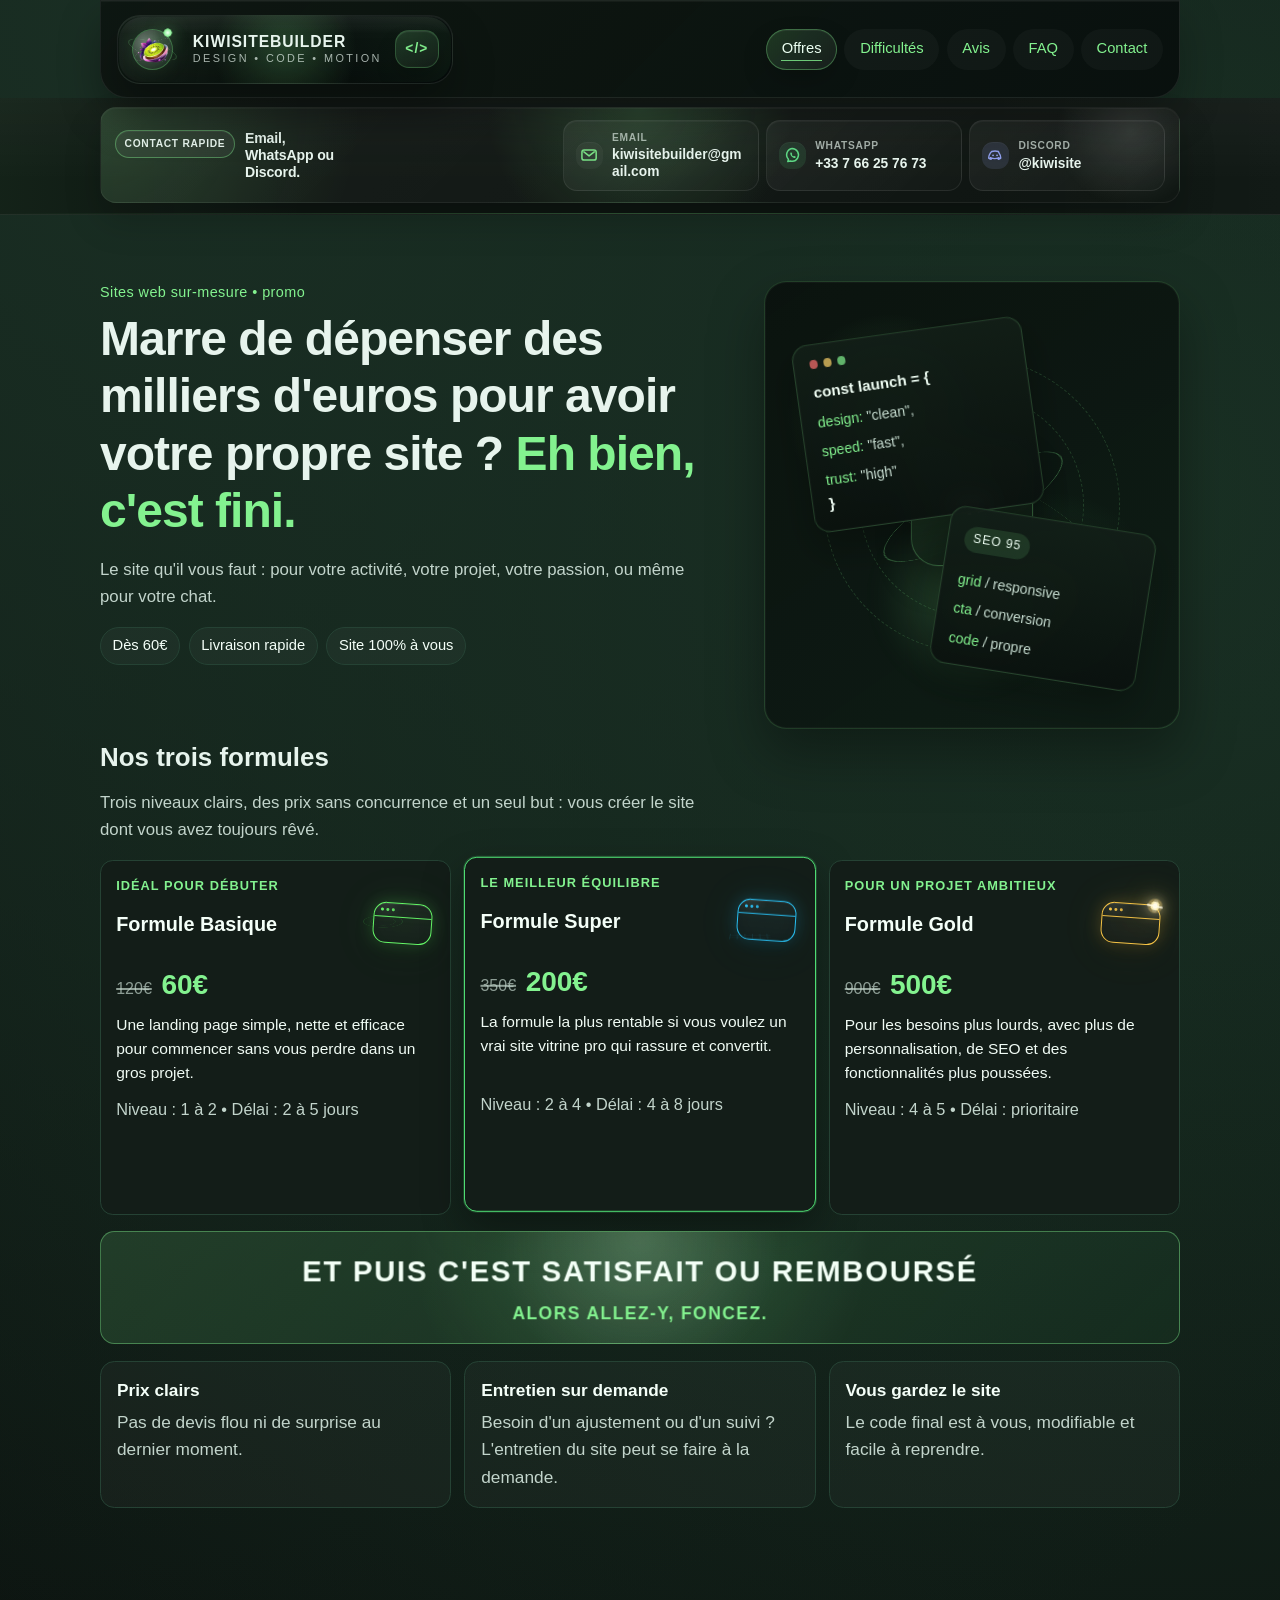
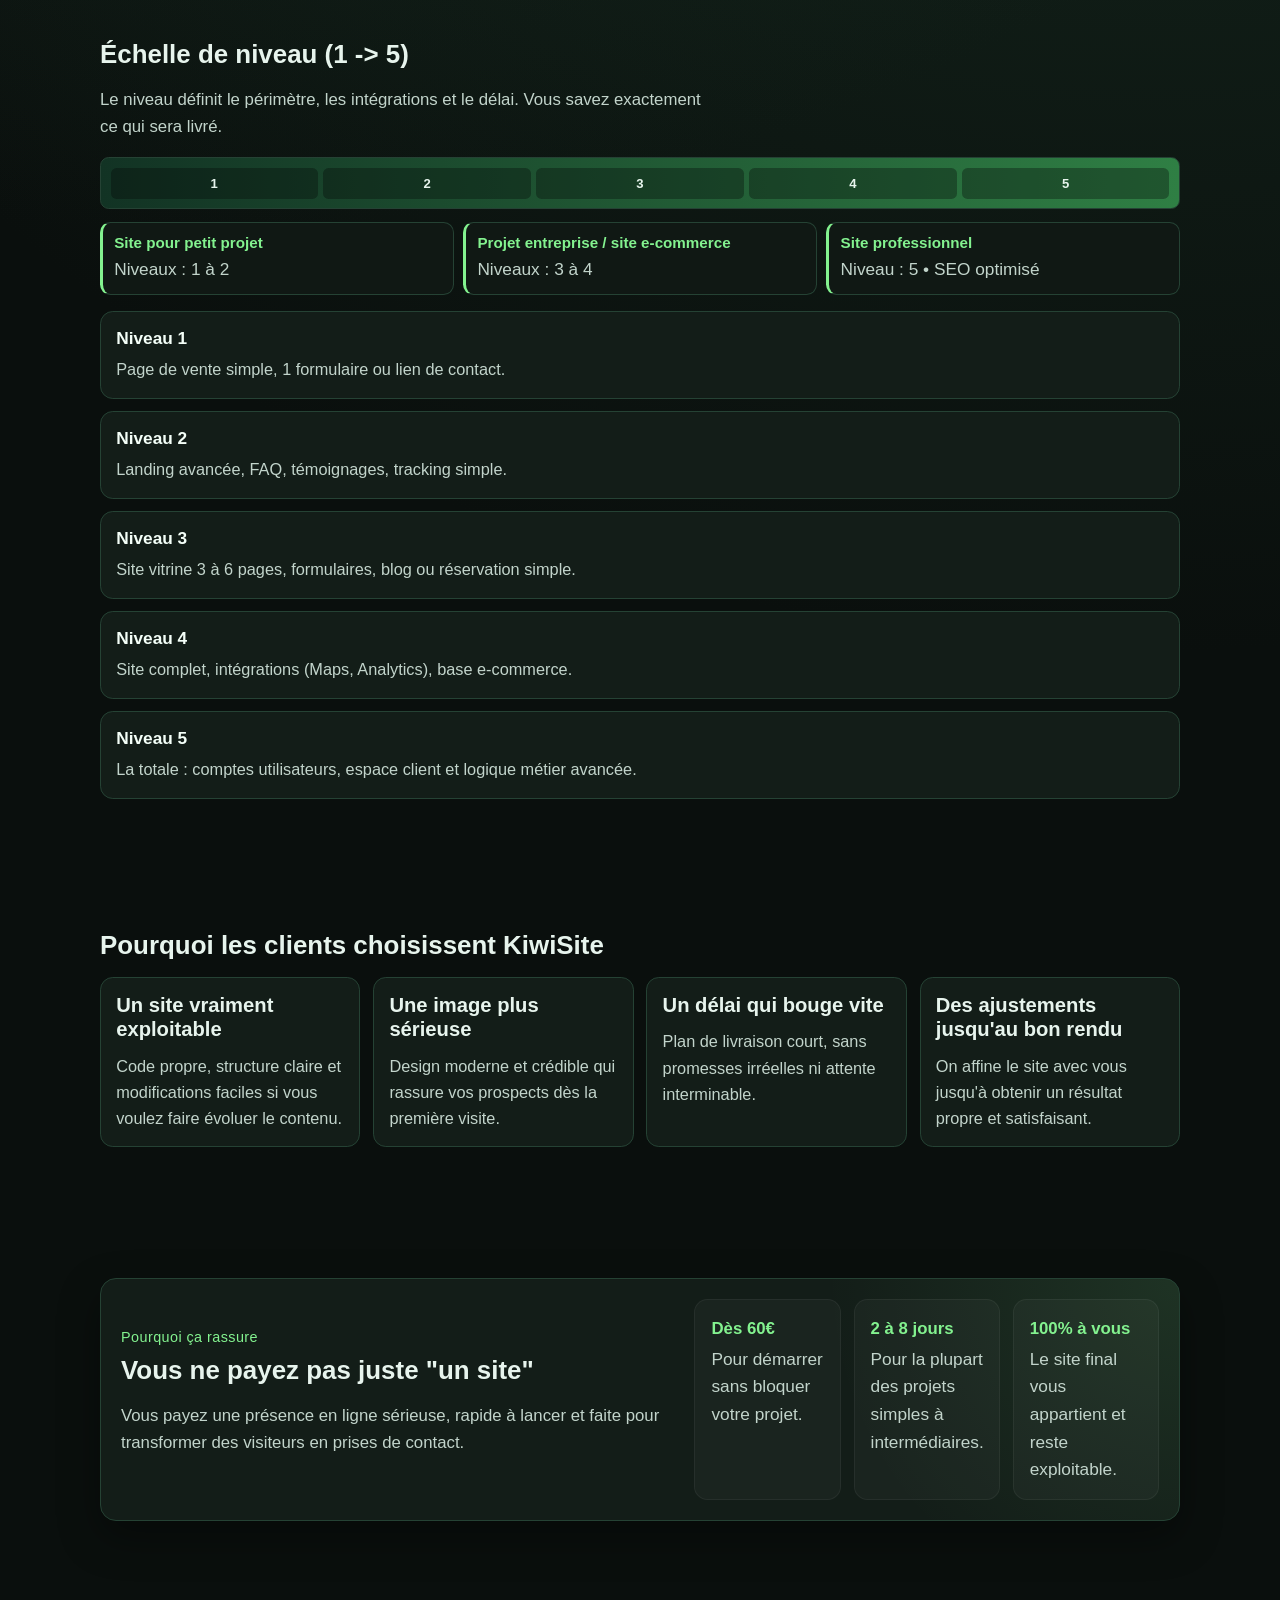
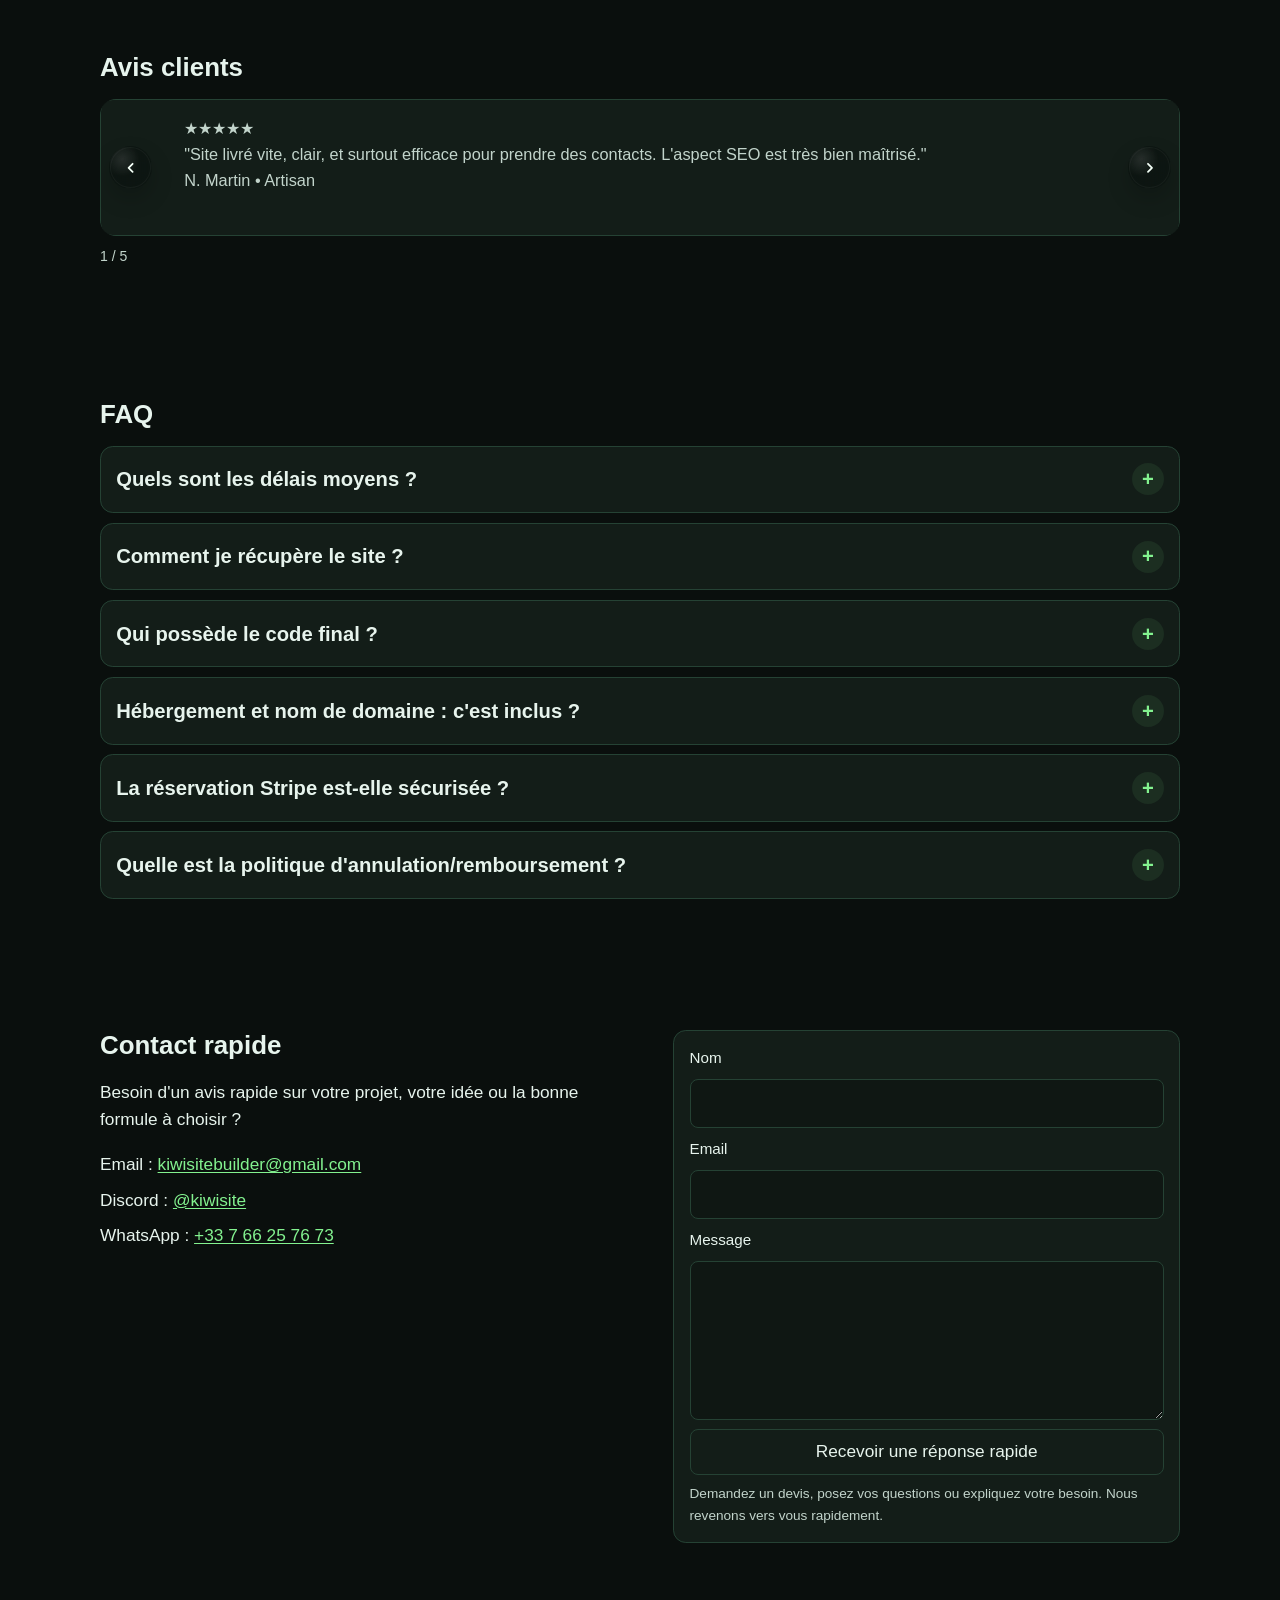
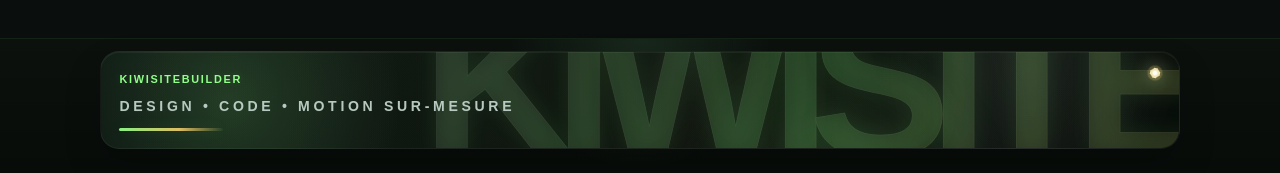
==== Store/index.html @ 3fa58f8d "Improve mobile store interactions and contact section" ====
﻿<!doctype html>
<html lang="fr">
  <head>
    <meta charset="UTF-8" />
    <meta
      name="viewport"
      content="width=device-width, initial-scale=1.0, viewport-fit=cover"
    />
    <meta
      name="description"
      content="KiwiSiteBuilder crée des sites web sur-mesure avec design soigné, code propre et livraison rapide."
    />
    <title>KiwiSiteBuilder | Site web beau, propre, rapide</title>
    <link rel="stylesheet" href="css/styles.css" />
  </head>
  <body>
    <a class="skip-link" href="#main-content">Aller au contenu</a>

    <header class="site-header" id="top">
      <div class="container nav-wrap">
        <a class="brand" href="#top" aria-label="Revenir en haut de la page" data-brand-3d>
          <span class="brand-stage" aria-hidden="true">
            <span class="brand-halo"></span>
            <span class="brand-logo-shell">
              <span class="brand-orbit brand-orbit-one"></span>
              <span class="brand-orbit brand-orbit-two"></span>
              <span class="brand-logo">
                <img src="assets/logo kiwi.png" alt="" />
              </span>
              <span class="brand-beacon"></span>
            </span>
          </span>
          <span class="brand-copy">
            <span class="brand-label">KiwiSiteBuilder</span>
            <span class="brand-text">Design • Code • Motion</span>
          </span>
          <span class="brand-code" aria-hidden="true">&lt;/&gt;</span>
        </a>
        <nav aria-label="Navigation principale">
          <ul class="nav-list">
            <li><a href="#offres">Offres</a></li>
            <li><a href="#difficulte">Difficultés</a></li>
            <li><a href="#avis">Avis</a></li>
            <li><a href="#faq">FAQ</a></li>
            <li><a href="#contact">Contact</a></li>
          </ul>
        </nav>
      </div>
    </header>

    <div class="contact-bar" aria-label="Barre contact rapide">
      <div class="container contact-bar-wrap">
        <button
          type="button"
          class="contact-fab-toggle"
          aria-expanded="false"
          aria-controls="contact-fab-panel"
          aria-label="Ouvrir les moyens de contact"
        >
          <span class="contact-fab-icon" aria-hidden="true">
            <svg viewBox="0 0 24 24" focusable="false">
              <path
                d="M12 3.5c-4.9 0-8.8 3.5-8.8 7.9 0 2.5 1.3 4.8 3.4 6.3l-.9 2.8 3.3-1.4c1 .3 2 .5 3 .5 4.9 0 8.8-3.5 8.8-7.9S16.9 3.5 12 3.5Zm0 2c3.7 0 6.8 2.6 6.8 5.9s-3.1 5.9-6.8 5.9c-.9 0-1.8-.2-2.6-.5l-.4-.1-1.4.6.4-1.2-.6-.4c-1.5-1.1-2.3-2.6-2.3-4.3 0-3.3 3-5.9 6.9-5.9Zm-3.1 4.4h6.2v1.7H8.9Zm0 3.1h4.3v1.7H8.9Z"
                fill="currentColor"
              />
            </svg>
          </span>
        </button>

        <div class="contact-panel" id="contact-fab-panel" data-contact-tilt>
          <div class="contact-panel-copy">
            <span class="contact-tag">Contact rapide</span>
            <p class="contact-title">Email, WhatsApp ou Discord.</p>
          </div>
          <p class="contact-mobile-intro">Parlons de votre projet :</p>
          <div class="contact-actions">
            <a class="contact-link mail-link" href="mailto:kiwisitebuilder@gmail.com">
              <span class="contact-app-icon" aria-hidden="true">
                <svg viewBox="0 0 24 24" focusable="false" fill="none">
                  <rect
                    x="3.5"
                    y="6"
                    width="17"
                    height="12"
                    rx="2.6"
                    stroke="currentColor"
                    stroke-width="1.8"
                  />
                  <path
                    d="M5.8 8.2 12 13l6.2-4.8"
                    stroke="currentColor"
                    stroke-width="1.8"
                    stroke-linecap="round"
                    stroke-linejoin="round"
                  />
                </svg>
              </span>
              <span class="contact-link-text">
                <span class="contact-link-label">Email</span>
                <span class="contact-link-value">kiwisitebuilder@gmail.com</span>
              </span>
            </a>

            <a class="contact-link wa-link" href="https://wa.me/33766257673" target="_blank" rel="noopener">
              <span class="contact-app-icon" aria-hidden="true">
                <svg viewBox="0 0 24 24" focusable="false" fill="none">
                  <path
                    d="M12 4.2a7.6 7.6 0 0 1 6.6 11.4A7.6 7.6 0 0 1 9.9 19l-3 .8.8-2.8A7.6 7.6 0 0 1 12 4.2Z"
                    stroke="currentColor"
                    stroke-width="1.8"
                    stroke-linecap="round"
                    stroke-linejoin="round"
                  />
                  <path
                    d="M10 9.5c.1-.4.4-.6.7-.6h.4c.2 0 .3.1.4.3l.6 1.4c.1.2.1.4 0 .5l-.3.5c-.1.2-.1.3 0 .4.3.6.9 1.1 1.5 1.5.1.1.3.1.4 0l.5-.3c.2-.1.3-.1.5 0l1.4.6c.2.1.3.2.3.4v.4c0 .3-.2.6-.5.7-.5.2-1.4.1-2.8-.5-1-.5-2.1-1.5-2.6-2.6-.6-1.3-.7-2.2-.5-2.7Z"
                    fill="currentColor"
                  />
                </svg>
              </span>
              <span class="contact-link-text">
                <span class="contact-link-label">WhatsApp</span>
                <span class="contact-link-value contact-link-value-desktop">+33 7 66 25 76 73</span>
                <span class="contact-link-value contact-link-value-mobile">WhatsApp</span>
              </span>
            </a>
            <a class="contact-link discord-link" href="https://discord.com/users/1482458825276784873" target="_blank" rel="noopener">
              <span class="contact-app-icon" aria-hidden="true">
                <svg viewBox="0 0 24 24" focusable="false" fill="none">
                  <path
                    d="M8 7.8a13 13 0 0 1 8 0l.7 1.6a10.7 10.7 0 0 1 2.1 6.2 10.3 10.3 0 0 1-2.9 1.4l-.6-1.1c.5-.2 1-.5 1.4-.8-.2.1-.4.2-.6.3-1.5.6-3 .9-4.5.9s-3-.3-4.5-.9c-.2-.1-.4-.2-.6-.3.4.3.9.6 1.4.8l-.6 1.1a10.3 10.3 0 0 1-2.9-1.4 10.7 10.7 0 0 1 2.1-6.2L8 7.8Z"
                    stroke="currentColor"
                    stroke-width="1.7"
                    stroke-linecap="round"
                    stroke-linejoin="round"
                  />
                  <circle cx="9.6" cy="12.3" r="1.1" fill="currentColor" />
                  <circle cx="14.4" cy="12.3" r="1.1" fill="currentColor" />
                </svg>
              </span>
              <span class="contact-link-text">
                <span class="contact-link-label">Discord</span>
                <span class="contact-link-value contact-link-value-desktop">@kiwisite</span>
                <span class="contact-link-value contact-link-value-mobile">Discord</span>
              </span>
            </a>
          </div>
        </div>
      </div>
    </div>

    <main id="main-content">
      <section class="section offers-section" id="offres" aria-labelledby="offres-title">
        <div class="container">
          <div class="offers-lead">
            <div class="offers-hero">
              <div class="offers-copy">
                <p class="kicker">Sites web sur-mesure • promo</p>
                <h1 id="hero-title" class="hero-title">
                  Marre de dépenser des milliers d'euros pour avoir votre propre
                  site&nbsp;? <span>Eh bien, c'est fini.</span>
                </h1>
                <p class="hero-subtitle">
                  Le site qu'il vous faut : pour votre activité, votre projet,
                  votre passion, ou même pour votre chat.
                </p>
                <div class="lead-points" aria-label="Points forts">
                  <span>Dès 60€</span>
                  <span>Livraison rapide</span>
                  <span>Site 100% à vous</span>
                </div>
              </div>
              <div class="hero-visual" aria-hidden="true">
                <div class="tech-scene">
                  <div class="scene-glow"></div>
                  <div class="scene-ring scene-ring-back"></div>
                  <div class="scene-ring scene-ring-front"></div>
                  <div class="scene-orbit orbit-one"></div>
                  <div class="scene-orbit orbit-two"></div>
                  <div class="scene-core">
                    <span>&lt;/&gt;</span>
                  </div>
                  <article class="scene-card scene-card-main" data-base-z="-8">
                    <div class="scene-card-top">
                      <span></span>
                      <span></span>
                      <span></span>
                    </div>
                    <p class="scene-card-title">const launch = &#123;</p>
                    <p class="scene-card-line"><span>design:</span> "clean",</p>
                    <p class="scene-card-line"><span>speed:</span> "fast",</p>
                    <p class="scene-card-line"><span>trust:</span> "high"</p>
                    <p class="scene-card-title">&#125;</p>
                  </article>
                  <article class="scene-card scene-card-side" data-base-z="9">
                    <p class="scene-pill">SEO 95</p>
                    <p class="scene-card-line"><span>grid</span> / responsive</p>
                    <p class="scene-card-line"><span>cta</span> / conversion</p>
                    <p class="scene-card-line"><span>code</span> / propre</p>
                  </article>
                </div>
              </div>
            </div>
          </div>
          <h2 id="offres-title">Nos trois formules</h2>
          <p class="section-intro">
            Trois niveaux clairs, des prix sans concurrence et un seul but :
            vous créer le site dont vous avez toujours rêvé.
          </p>
          <div class="offers-grid">
            <details class="offer-card" data-offer-card data-offer-name="Formule Basique" open>
              <summary class="offer-toggle">
                <span class="offer-audience">Idéal pour débuter</span>
                <span class="offer-name-row">
                  <span class="offer-name" role="heading" aria-level="3">Formule Basique</span>
                  <span
                    class="offer-mini-visual offer-mini-visual-basic"
                    data-base-z="-7"
                    aria-hidden="true"
                  >
                    <span class="offer-mini-window"></span>
                    <span class="offer-mini-orbit"></span>
                  </span>
                </span>
                <span class="price" role="text">
                  <span class="price-old">120€</span>
                  <span class="price-now">60€</span>
                </span>
              </summary>
              <div class="offer-details">
                <p class="offer-summary">
                  Une landing page simple, nette et efficace pour commencer sans
                  vous perdre dans un gros projet.
                </p>
                <p class="offer-meta">Niveau : 1 à 2 • Délai : 2 à 5 jours</p>
                <ul>
                  <li>1 landing page claire et impactante</li>
                  <li>Formulaire ou lien de contact direct</li>
                  <li>Responsive mobile et desktop</li>
                  <li>Base SEO technique propre</li>
                  <li>Structure lisible et facile à faire évoluer</li>
                </ul>
                <div class="offer-footer">
                  <p class="offer-note">Paiement sécurisé via Stripe.</p>
                  <a
                    class="stripe-btn"
                    href="https://buy.stripe.com/bJe00d1gGewhaYddBV2Ry00"
                    target="_blank"
                    rel="noopener"
                    aria-label="Réserver la Formule Basique sur Stripe"
                    >Choisir sur Stripe</a
                  >
                </div>
              </div>
            </details>

            <details
              class="offer-card featured"
              id="formule-super"
              data-offer-card
              data-offer-name="Formule Super"
              open
            >
              <summary class="offer-toggle">
                <span class="offer-audience">Le meilleur équilibre</span>
                <span class="offer-name-row">
                  <span class="offer-name" role="heading" aria-level="3">Formule Super</span>
                  <span
                    class="offer-mini-visual offer-mini-visual-super"
                    data-base-z="-6"
                    aria-hidden="true"
                  >
                    <span class="offer-mini-window"></span>
                    <span class="offer-mini-grid"></span>
                  </span>
                </span>
                <span class="price" role="text">
                  <span class="price-old">350€</span>
                  <span class="price-now">200€</span>
                </span>
              </summary>
              <div class="offer-details">
                <p class="offer-summary">
                  La formule la plus rentable si vous voulez un vrai site vitrine
                  pro qui rassure et convertit.
                </p>
                <p class="offer-meta">Niveau : 2 à 4 • Délai : 4 à 8 jours</p>
                <ul>
                  <li>Site vitrine multi-pages (jusqu'à 6 pages)</li>
                  <li>SEO de base sur les pages stratégiques</li>
                  <li>Formulaires de contact qualifiés</li>
                  <li>Intégrations simples (Maps, Analytics)</li>
                  <li>Architecture solide pour grandir</li>
                </ul>
                <div class="offer-footer">
                  <p class="offer-note">Paiement sécurisé via Stripe.</p>
                  <a
                    class="stripe-btn"
                    href="https://buy.stripe.com/eVqaER8J80Fr9U90P92Ry01"
                    target="_blank"
                    rel="noopener"
                    aria-label="Réserver la Formule Super sur Stripe"
                    >Choisir sur Stripe</a
                  >
                </div>
              </div>
            </details>

            <details class="offer-card" data-offer-card data-offer-name="Formule Gold" open>
              <summary class="offer-toggle">
                <span class="offer-audience">Pour un projet ambitieux</span>
                <span class="offer-name-row">
                  <span class="offer-name" role="heading" aria-level="3">Formule Gold</span>
                  <span
                    class="offer-mini-visual offer-mini-visual-gold"
                    data-base-z="-5"
                    aria-hidden="true"
                  >
                    <span class="offer-mini-window"></span>
                    <span class="offer-mini-star"></span>
                  </span>
                </span>
                <span class="price" role="text">
                  <span class="price-old">900€</span>
                  <span class="price-now">500€</span>
                </span>
              </summary>
              <div class="offer-details">
                <p class="offer-summary">
                  Pour les besoins plus lourds, avec plus de personnalisation, de
                  SEO et des fonctionnalités plus poussées.
                </p>
                <p class="offer-meta">Niveau : 4 à 5 • Délai : prioritaire</p>
                <ul>
                  <li>Pour les professionnels</li>
                  <li>SEO avancé</li>
                  <li>Fonctionnalités métier sur-mesure</li>
                  <li>Infrastructure puissante (millier de visiteurs en simultané)</li>
                  <li>Personnalisations avancées</li>
                  <li>Base robuste prévue pour des évolutions futures</li>
                </ul>
                <div class="offer-footer">
                  <p class="offer-note">Paiement sécurisé via Stripe.</p>
                  <a
                    class="stripe-btn"
                    href="https://buy.stripe.com/cNi8wJ1gG2Nzc2h1Td2Ry02"
                    target="_blank"
                    rel="noopener"
                    aria-label="Réserver la Formule Gold sur Stripe"
                    >Choisir sur Stripe</a
                  >
                </div>
              </div>
            </details>
          </div>
          <div class="offer-guarantee" data-offer-guarantee-tilt>
            <p class="offer-guarantee-title">
              ET PUIS C'EST SATISFAIT OU REMBOURSÉ
            </p>
            <p class="offer-guarantee-text">ALORS ALLEZ-Y, FONCEZ.</p>
          </div>
          <div class="trust-grid" aria-label="Reassurance">
            <article class="trust-item">
              <strong>Prix clairs</strong>
              <p>Pas de devis flou ni de surprise au dernier moment.</p>
            </article>
            <article class="trust-item">
              <strong>Entretien sur demande</strong>
              <p>Besoin d'un ajustement ou d'un suivi ? L'entretien du site peut se faire à la demande.</p>
            </article>
            <article class="trust-item">
              <strong>Vous gardez le site</strong>
              <p>Le code final est à vous, modifiable et facile à reprendre.</p>
            </article>
          </div>
        </div>
      </section>

      <section class="section" id="difficulte" aria-labelledby="difficulte-title">
        <div class="container">
          <h2 id="difficulte-title">Échelle de niveau (1 -> 5)</h2>
          <p class="section-intro">
            Le niveau définit le périmètre, les intégrations et le délai. Vous
            savez exactement ce qui sera livré.
          </p>
          <div
            class="scale-track"
            role="img"
            aria-label="Échelle visuelle de niveau de 1 à 5"
          >
            <span>1</span>
            <span>2</span>
            <span>3</span>
            <span>4</span>
            <span>5</span>
          </div>
          <div class="difficulty-legend" aria-label="Catégories de niveau">
            <article class="difficulty-legend-item">
              <h3>Site pour petit projet</h3>
                <p>Niveaux : 1 à 2</p>
            </article>
            <article class="difficulty-legend-item">
              <h3>Projet entreprise / site e-commerce</h3>
                <p>Niveaux : 3 à 4</p>
            </article>
            <article class="difficulty-legend-item">
              <h3>Site professionnel</h3>
                <p>Niveau : 5 • SEO optimisé</p>
            </article>
          </div>
          <div class="difficulty-grid">
            <details class="difficulty-item" data-difficulty-card data-difficulty-name="Niveau 1" open>
              <summary class="difficulty-toggle">
                <span class="difficulty-name">Niveau 1</span>
              </summary>
              <div class="difficulty-details">
                <p>Page de vente simple, 1 formulaire ou lien de contact.</p>
              </div>
            </details>
            <details class="difficulty-item" data-difficulty-card data-difficulty-name="Niveau 2" open>
              <summary class="difficulty-toggle">
                <span class="difficulty-name">Niveau 2</span>
              </summary>
              <div class="difficulty-details">
                <p>Landing avancée, FAQ, témoignages, tracking simple.</p>
              </div>
            </details>
            <details class="difficulty-item" data-difficulty-card data-difficulty-name="Niveau 3" open>
              <summary class="difficulty-toggle">
                <span class="difficulty-name">Niveau 3</span>
              </summary>
              <div class="difficulty-details">
                <p>Site vitrine 3 à 6 pages, formulaires, blog ou réservation simple.</p>
              </div>
            </details>
            <details class="difficulty-item" data-difficulty-card data-difficulty-name="Niveau 4" open>
              <summary class="difficulty-toggle">
                <span class="difficulty-name">Niveau 4</span>
              </summary>
              <div class="difficulty-details">
                <p>Site complet, intégrations (Maps, Analytics), base e-commerce.</p>
              </div>
            </details>
            <details class="difficulty-item" data-difficulty-card data-difficulty-name="Niveau 5" open>
              <summary class="difficulty-toggle">
                <span class="difficulty-name">Niveau 5</span>
              </summary>
              <div class="difficulty-details">
                <p>
                  La totale : comptes utilisateurs, espace client et logique métier
                  avancée.
                </p>
              </div>
            </details>
          </div>
        </div>
      </section>

      <section class="section" aria-labelledby="obtenez-title">
        <div class="container">
          <h2 id="obtenez-title">Pourquoi les clients choisissent KiwiSite</h2>
          <div class="value-grid">
            <article>
              <h3>Un site vraiment exploitable</h3>
              <p>Code propre, structure claire et modifications faciles si vous voulez faire évoluer le contenu.</p>
            </article>
            <article>
              <h3>Une image plus sérieuse</h3>
              <p>Design moderne et crédible qui rassure vos prospects dès la première visite.</p>
            </article>
            <article>
              <h3>Un délai qui bouge vite</h3>
              <p>Plan de livraison court, sans promesses irréelles ni attente interminable.</p>
            </article>
            <article>
              <h3>Des ajustements jusqu'au bon rendu</h3>
              <p>On affine le site avec vous jusqu'à obtenir un résultat propre et satisfaisant.</p>
            </article>
          </div>
        </div>
      </section>

      <section class="section proof-section" aria-labelledby="proof-title">
        <div class="container">
          <div class="proof-panel">
            <div>
              <p class="kicker">Pourquoi ça rassure</p>
              <h2 id="proof-title">Vous ne payez pas juste "un site"</h2>
              <p class="section-intro">
                Vous payez une présence en ligne sérieuse, rapide à lancer et
                faite pour transformer des visiteurs en prises de contact.
              </p>
            </div>
            <div class="proof-stats" aria-label="Chiffres clés">
              <article>
                <strong>Dès 60€</strong>
                <p>Pour démarrer sans bloquer votre projet.</p>
              </article>
              <article>
                <strong>2 à 8 jours</strong>
                <p>Pour la plupart des projets simples à intermédiaires.</p>
              </article>
              <article>
                <strong>100% à vous</strong>
                <p>Le site final vous appartient et reste exploitable.</p>
              </article>
            </div>
          </div>
        </div>
      </section>

      <section class="section" id="avis" aria-labelledby="avis-title">
        <div class="container">
          <div class="reviews-head">
            <h2 id="avis-title">Avis clients</h2>
          </div>
          <div
            class="reviews-carousel"
            aria-live="polite"
            tabindex="0"
            aria-label="Carrousel des avis clients"
          >
            <div class="reviews-controls" aria-label="Navigation des avis">
              <button
                type="button"
                class="reviews-arrow"
                data-action="prev"
                aria-label="Avis précédent"
              >
                <svg viewBox="0 0 24 24" focusable="false" aria-hidden="true">
                  <path
                    d="M14.5 6.5 9 12l5.5 5.5"
                    fill="none"
                    stroke="currentColor"
                    stroke-linecap="round"
                    stroke-linejoin="round"
                    stroke-width="2.4"
                  />
                </svg>
              </button>
              <button
                type="button"
                class="reviews-arrow"
                data-action="next"
                aria-label="Avis suivant"
              >
                <svg viewBox="0 0 24 24" focusable="false" aria-hidden="true">
                  <path
                    d="M9.5 6.5 15 12l-5.5 5.5"
                    fill="none"
                    stroke="currentColor"
                    stroke-linecap="round"
                    stroke-linejoin="round"
                    stroke-width="2.4"
                  />
                </svg>
              </button>
            </div>
            <div class="reviews-track" id="reviews-track">
              <article class="review review-slide" aria-hidden="false">
              <p class="stars" aria-label="Note 5 sur 5">★★★★★</p>
              <p>
                "Site livré vite, clair, et surtout efficace pour prendre des
                contacts. L'aspect SEO est très bien maîtrisé."
              </p>
              <p class="review-meta">N. Martin • Artisan</p>
            </article>
            <article class="review review-slide" aria-hidden="true">
              <p class="stars" aria-label="Note 5 sur 5">★★★★★</p>
              <p>
                "Je suis venu pour le prix, parfait pour se lancer. Au final,
                j'ai eu un site avec un rendu vraiment premium."
              </p>
              <p class="review-meta">Louise. • Blog</p>
            </article>
            <article class="review review-slide" aria-hidden="true">
              <p class="stars" aria-label="Note 5 sur 5">★★★★★</p>
              <p>
                "Je ne savais pas coder et j'avais peur de ne pas pouvoir
                modifier mon blog seule. Au final, la prise en main est très
                simple. Très satisfaite pour 60€ seulement."
              </p>
              <p class="review-meta">A. R. • Petit commerce</p>
            </article>
            <article class="review review-slide" aria-hidden="true">
              <p class="stars" aria-label="Note 5 sur 5">★★★★★</p>
              <p>"Communication nette, délais tenus, pas de promesses floues."</p>
              <p class="review-meta">S. K. • Consultante</p>
            </article>
            <article class="review review-slide" aria-hidden="true">
              <p class="stars" aria-label="Note 5 sur 5">★★★★★</p>
              <p>
                "Ma page convertit mieux qu'avant. Simple, rapide, efficace. Je
                recommande l'offre à 200€ pour un site vitrine ou e-commerce."
              </p>
              <p class="review-meta">T. P. • Formateur</p>
            </article>
          </div>
          </div>
          <p class="reviews-counter" id="reviews-counter">1 / 5</p>
        </div>
      </section>

      <section class="section" id="faq" aria-labelledby="faq-title">
        <div class="container">
          <h2 id="faq-title">FAQ</h2>
          <div class="faq-list" role="list">
            <article class="faq-item">
              <h3>
                <button
                  type="button"
                  class="faq-question"
                  aria-expanded="false"
                  aria-controls="faq-1"
                  id="faq-btn-1"
                >
                  Quels sont les délais moyens ?
                </button>
              </h3>
              <div class="faq-answer" id="faq-1" role="region" aria-labelledby="faq-btn-1" hidden>
                <p>
                  Selon l'offre et la difficulté : environ 2 à 8 jours pour les
                  projets simples à intermédiaires. Les projets avancés sont
                  cadrés avec un planning précis. Vous êtes informé dès la
                  commande de la durée estimée, et l'avancement peut être
                  communiqué sur demande.
                </p>
              </div>
            </article>

            <article class="faq-item">
              <h3>
                <button
                  type="button"
                  class="faq-question"
                  aria-expanded="false"
                  aria-controls="faq-2"
                  id="faq-btn-2"
                >
                  Comment je récupère le site ?
                </button>
              </h3>
              <div class="faq-answer" id="faq-2" role="region" aria-labelledby="faq-btn-2" hidden>
                <p>
                  Plusieurs options sont possibles selon vos envies, mais nous
                  conseillons de récupérer le site final une fois la mise en
                  ligne finalisée.
                </p>
              </div>
            </article>

            <article class="faq-item">
              <h3>
                <button
                  type="button"
                  class="faq-question"
                  aria-expanded="false"
                  aria-controls="faq-3"
                  id="faq-btn-3"
                >
                  Qui possède le code final ?
                </button>
              </h3>
              <div class="faq-answer" id="faq-3" role="region" aria-labelledby="faq-btn-3" hidden>
                <p>
                  Vous disposez de l'intégralité du livrable final pour votre
                  activité. Les modalités exactes sont précisées au démarrage.
                </p>
              </div>
            </article>

            <article class="faq-item">
              <h3>
                <button
                  type="button"
                  class="faq-question"
                  aria-expanded="false"
                  aria-controls="faq-4"
                  id="faq-btn-4"
                >
                  Hébergement et nom de domaine : c'est inclus ?
                </button>
              </h3>
              <div class="faq-answer" id="faq-4" role="region" aria-labelledby="faq-btn-4" hidden>
                <p>
                  L'offre couvre la création du site. Hébergement et domaine
                  peuvent être conseillés, configurés ou gérés selon votre
                  situation. Des frais peuvent s'appliquer selon votre projet,
                  mais vous êtes prévenu à l'avance.
                </p>
              </div>
            </article>

            <article class="faq-item">
              <h3>
                <button
                  type="button"
                  class="faq-question"
                  aria-expanded="false"
                  aria-controls="faq-5"
                  id="faq-btn-5"
                >
                  La réservation Stripe est-elle sécurisée ?
                </button>
              </h3>
              <div class="faq-answer" id="faq-5" role="region" aria-labelledby="faq-btn-5" hidden>
                <p>
                  Oui. Les liens de réservation passent par Stripe. Remplacez les
                  placeholders du code par vos URLs définitives.
                </p>
              </div>
            </article>

            <article class="faq-item">
              <h3>
                <button
                  type="button"
                  class="faq-question"
                  aria-expanded="false"
                  aria-controls="faq-6"
                  id="faq-btn-6"
                >
                  Quelle est la politique d'annulation/remboursement ?
                </button>
              </h3>
              <div class="faq-answer" id="faq-6" role="region" aria-labelledby="faq-btn-6" hidden>
                <p>
                  Satisfait ou remboursé : si vous n'êtes pas satisfait du
                  travail livré, nous nous engageons à vous rembourser
                  intégralement. En cas de remboursement, le site n'est
                  naturellement plus exploité.
                </p>
              </div>
            </article>
          </div>
        </div>
      </section>

      <section class="section" id="contact" aria-labelledby="contact-title">
        <div class="container contact-grid">
          <div>
            <h2 id="contact-title">Contact rapide</h2>
            <p>
              Besoin d'un avis rapide sur votre projet, votre idée ou la bonne
              formule à choisir ?
            </p>
            <ul class="contact-list">
              <li>
                Email :
                <a href="mailto:kiwisitebuilder@gmail.com">kiwisitebuilder@gmail.com</a>
              </li>
              <li>
                Discord :
                <a href="https://discord.com/users/1482458825276784873" target="_blank" rel="noopener"
                  >@kiwisite</a
                >
              </li>
              <li>
                WhatsApp :
                <a href="https://wa.me/33766257673" target="_blank" rel="noopener"
                  >+33 7 66 25 76 73</a
                >
              </li>
            </ul>
          </div>
          <form id="contact-form" novalidate aria-label="Formulaire de contact rapide">
            <label for="name">Nom</label>
            <input id="name" name="name" type="text" autocomplete="name" required />

            <label for="email">Email</label>
            <input id="email" name="email" type="email" autocomplete="email" required />

            <label for="message">Message</label>
            <textarea id="message" name="message" rows="5" required></textarea>

            <button type="submit" class="form-btn">Recevoir une réponse rapide</button>
            <p class="form-note">
              Demandez un devis, posez vos questions ou expliquez votre besoin.
              Nous revenons vers vous rapidement.
            </p>
          </form>
        </div>
      </section>
    </main>

    <footer class="site-footer">
      <div class="container footer-shell">
        <p class="footer-kicker">KiwiSiteBuilder</p>
        <p class="footer-wordmark" aria-hidden="true">KIWISITE</p>
        <p class="footer-signature">Design • Code • Motion sur-mesure</p>
      </div>
    </footer>

    <div id="toast" class="toast" aria-live="polite" aria-atomic="true"></div>
    <script src="js/script.js"></script>
  </body>
</html>
---- Store/css/styles.css ----
:root {
  --bg: #0a0f0d;
  --bg-soft: #101814;
  --card: #131d18;
  --card-hover: #17241d;
  --text: #e7f4ed;
  --muted: #c2d4cb;
  --kiwi: #83f28f;
  --kiwi-strong: #4fdc73;
  --border: #254234;
  --danger: #ff6f6f;
  --shadow: 0 16px 40px rgba(0, 0, 0, 0.35);
  --bg-gradient-1: #1a2f24;
  --bg-gradient-2: #193124;
  --header-bg: rgba(8, 13, 11, 0.83);
  --contact-bg: #0d1511;
  --brand-ring: rgba(131, 242, 143, 0.35);
  --nav-hover-bg: rgba(131, 242, 143, 0.08);
  --nav-active-bg: rgba(131, 242, 143, 0.14);
  --lift-shadow: rgba(79, 220, 115, 0.15);
  --accent-ring: rgba(79, 220, 115, 0.2);
  --accent-soft-border: rgba(131, 242, 143, 0.4);
  --guarantee-bg: linear-gradient(135deg, rgba(131, 242, 143, 0.14), rgba(79, 220, 115, 0.05));
  --accent-contrast: #0c130e;
  --code-card-bg: linear-gradient(160deg, #0d1713 0%, #0b130f 100%);
  --code-card-text: #b4ffd3;
  --badge-hover-bg: #15241d;
  --scale-track-bg: linear-gradient(90deg, #123324 0%, #2f7f44 100%);
  --card-hover-border: #3f7d5f;
  --tag-text: #06250f;
  --contact-mobile-bg: linear-gradient(110deg, rgba(20, 42, 31, 0.95), rgba(10, 16, 13, 0.98));
  --contact-mobile-border: #2b4e3d;
  --contact-pill-border: rgba(131, 242, 143, 0.26);
  --contact-pill-bg: linear-gradient(135deg, rgba(131, 242, 143, 0.13), rgba(9, 16, 13, 0.68));
  --contact-mobile-text: #acc8ba;
  --theme-panel: rgba(255, 255, 255, 0.03);
}

body[data-theme="violet"] {
  --bg: #0f0b18;
  --bg-soft: #171124;
  --card: #1a1429;
  --card-hover: #231938;
  --text: #f2ecff;
  --muted: #cfc5e5;
  --kiwi: #ba97ff;
  --kiwi-strong: #925bff;
  --border: #3f2d68;
  --bg-gradient-1: #2d1a4b;
  --bg-gradient-2: #231246;
  --header-bg: rgba(14, 10, 23, 0.86);
  --contact-bg: #120d1d;
  --brand-ring: rgba(186, 151, 255, 0.35);
  --nav-hover-bg: rgba(186, 151, 255, 0.1);
  --nav-active-bg: rgba(186, 151, 255, 0.16);
  --lift-shadow: rgba(146, 91, 255, 0.18);
  --accent-ring: rgba(146, 91, 255, 0.24);
  --accent-soft-border: rgba(186, 151, 255, 0.42);
  --guarantee-bg: linear-gradient(135deg, rgba(186, 151, 255, 0.18), rgba(146, 91, 255, 0.08));
  --accent-contrast: #170f25;
  --code-card-bg: linear-gradient(160deg, #171022 0%, #120d1b 100%);
  --code-card-text: #dec9ff;
  --badge-hover-bg: #221934;
  --scale-track-bg: linear-gradient(90deg, #362059 0%, #7247d9 100%);
  --card-hover-border: #7657c8;
  --tag-text: #180f27;
  --contact-mobile-bg: linear-gradient(110deg, rgba(32, 22, 52, 0.95), rgba(15, 11, 24, 0.98));
  --contact-mobile-border: #52377c;
  --contact-pill-border: rgba(186, 151, 255, 0.28);
  --contact-pill-bg: linear-gradient(135deg, rgba(186, 151, 255, 0.16), rgba(17, 12, 29, 0.72));
  --contact-mobile-text: #cbbde5;
  --theme-panel: rgba(186, 151, 255, 0.07);
}

body[data-theme="bleu"] {
  --bg: #08111c;
  --bg-soft: #0d1929;
  --card: #102032;
  --card-hover: #142841;
  --text: #eaf4ff;
  --muted: #bfd0e4;
  --kiwi: #6ed1ff;
  --kiwi-strong: #2ea9ff;
  --border: #23435d;
  --bg-gradient-1: #14304d;
  --bg-gradient-2: #122b49;
  --header-bg: rgba(8, 15, 26, 0.86);
  --contact-bg: #0c1725;
  --brand-ring: rgba(110, 209, 255, 0.35);
  --nav-hover-bg: rgba(110, 209, 255, 0.09);
  --nav-active-bg: rgba(110, 209, 255, 0.15);
  --lift-shadow: rgba(46, 169, 255, 0.18);
  --accent-ring: rgba(46, 169, 255, 0.24);
  --accent-soft-border: rgba(110, 209, 255, 0.42);
  --guarantee-bg: linear-gradient(135deg, rgba(110, 209, 255, 0.18), rgba(46, 169, 255, 0.08));
  --accent-contrast: #081723;
  --code-card-bg: linear-gradient(160deg, #0f1a29 0%, #0a1320 100%);
  --code-card-text: #bde8ff;
  --badge-hover-bg: #183046;
  --scale-track-bg: linear-gradient(90deg, #173754 0%, #2d9ef1 100%);
  --card-hover-border: #4482b5;
  --tag-text: #061825;
  --contact-mobile-bg: linear-gradient(110deg, rgba(16, 36, 58, 0.95), rgba(8, 15, 26, 0.98));
  --contact-mobile-border: #2d5879;
  --contact-pill-border: rgba(110, 209, 255, 0.28);
  --contact-pill-bg: linear-gradient(135deg, rgba(110, 209, 255, 0.16), rgba(8, 15, 26, 0.72));
  --contact-mobile-text: #b5cde0;
  --theme-panel: rgba(110, 209, 255, 0.07);
}

body[data-theme="sable"] {
  --bg: #191410;
  --bg-soft: #231b16;
  --card: #2a211c;
  --card-hover: #352923;
  --text: #fff4ea;
  --muted: #d8c7b8;
  --kiwi: #ffb36b;
  --kiwi-strong: #ff8b3d;
  --border: #5b4030;
  --bg-gradient-1: #533323;
  --bg-gradient-2: #3a2419;
  --header-bg: rgba(24, 18, 14, 0.86);
  --contact-bg: #201813;
  --brand-ring: rgba(255, 179, 107, 0.35);
  --nav-hover-bg: rgba(255, 179, 107, 0.09);
  --nav-active-bg: rgba(255, 179, 107, 0.15);
  --lift-shadow: rgba(255, 139, 61, 0.18);
  --accent-ring: rgba(255, 139, 61, 0.24);
  --accent-soft-border: rgba(255, 179, 107, 0.42);
  --guarantee-bg: linear-gradient(135deg, rgba(255, 179, 107, 0.18), rgba(255, 139, 61, 0.08));
  --accent-contrast: #24160e;
  --code-card-bg: linear-gradient(160deg, #241b16 0%, #1c1511 100%);
  --code-card-text: #ffd6b0;
  --badge-hover-bg: #3a2b22;
  --scale-track-bg: linear-gradient(90deg, #5b3827 0%, #d87f39 100%);
  --card-hover-border: #94624a;
  --tag-text: #2b170c;
  --contact-mobile-bg: linear-gradient(110deg, rgba(52, 36, 27, 0.95), rgba(24, 18, 14, 0.98));
  --contact-mobile-border: #7a543d;
  --contact-pill-border: rgba(255, 179, 107, 0.28);
  --contact-pill-bg: linear-gradient(135deg, rgba(255, 179, 107, 0.16), rgba(24, 18, 14, 0.72));
  --contact-mobile-text: #dbc4b0;
  --theme-panel: rgba(255, 179, 107, 0.07);
}

*,
*::before,
*::after {
  box-sizing: border-box;
}

html {
  scroll-behavior: smooth;
  width: 100%;
}

body {
  margin: 0;
  font-family: "Segoe UI", Roboto, "Helvetica Neue", Arial, sans-serif;
  font-size: clamp(1rem, 0.96rem + 0.2vw, 1.08rem);
  color: var(--text);
  background:
    radial-gradient(circle at 15% 0%, var(--bg-gradient-1) 0, transparent 36%),
    radial-gradient(circle at 90% 10%, var(--bg-gradient-2) 0, transparent 38%),
    var(--bg);
  line-height: 1.6;
  width: 100%;
  min-height: 100svh;
  overflow-x: hidden;
}

a {
  color: var(--kiwi);
  text-underline-offset: 0.14em;
}

a:hover,
a:focus-visible {
  color: var(--kiwi-strong);
}

.skip-link {
  position: absolute;
  left: -999px;
  top: auto;
}

.skip-link:focus {
  left: 0.75rem;
  top: 0.75rem;
  z-index: 1000;
  background: var(--kiwi);
  color: #0b150f;
  padding: 0.5rem 0.8rem;
  border-radius: 0.4rem;
  text-decoration: none;
}

.container {
  width: min(1080px, 92%);
  margin-inline: auto;
}

.site-header {
  position: sticky;
  top: 0;
  z-index: 100;
  padding-top: env(safe-area-inset-top);
  border-bottom: 0;
  background: transparent;
  backdrop-filter: none;
}

.nav-wrap {
  display: flex;
  align-items: center;
  justify-content: space-between;
  gap: 1rem;
  padding: 0.85rem 1rem;
  border: 1px solid rgba(255, 255, 255, 0.08);
  border-radius: 0 0 1.7rem 1.7rem;
  background:
    linear-gradient(135deg, rgba(15, 24, 19, 0.92), rgba(10, 17, 14, 0.78)),
    var(--header-bg);
  backdrop-filter: blur(18px);
  box-shadow:
    0 20px 44px rgba(0, 0, 0, 0.24),
    inset 0 1px 0 rgba(255, 255, 255, 0.04);
}

.brand {
  margin: 0;
  --brand-tilt-x: 0deg;
  --brand-tilt-y: 0deg;
  --brand-glow-x: 50%;
  --brand-glow-y: 50%;
  position: relative;
  display: inline-grid;
  grid-template-columns: auto 1fr auto;
  align-items: center;
  gap: 0.85rem;
  min-width: min(20rem, 100%);
  padding: 0.42rem 0.78rem 0.42rem 0.48rem;
  border: 1px solid rgba(255, 255, 255, 0.08);
  border-radius: 1.45rem;
  background:
    radial-gradient(circle at var(--brand-glow-x) var(--brand-glow-y), rgba(131, 242, 143, 0.2), transparent 42%),
    linear-gradient(145deg, rgba(19, 31, 24, 0.96), rgba(8, 14, 12, 0.92));
  box-shadow:
    0 20px 42px rgba(0, 0, 0, 0.28),
    inset 0 1px 0 rgba(255, 255, 255, 0.06),
    inset 0 -18px 28px rgba(0, 0, 0, 0.18);
  color: var(--text);
  text-decoration: none;
  transform:
    perspective(1200px)
    rotateX(var(--brand-tilt-x))
    rotateY(var(--brand-tilt-y))
    translateZ(0);
  transform-style: preserve-3d;
  transition:
    transform 180ms ease,
    border-color 220ms ease,
    box-shadow 220ms ease,
    background 220ms ease;
  isolation: isolate;
  overflow: hidden;
}

.brand::before,
.brand::after {
  content: "";
  position: absolute;
  inset: 0;
  pointer-events: none;
}

.brand::before {
  background:
    linear-gradient(120deg, transparent 18%, rgba(255, 255, 255, 0.2) 48%, transparent 80%);
  transform: translateX(-130%) skewX(-22deg);
  opacity: 0.7;
  transition: transform 420ms ease;
}

.brand::after {
  inset: 1px;
  border-radius: inherit;
  background:
    linear-gradient(180deg, rgba(255, 255, 255, 0.06), transparent 26%),
    linear-gradient(90deg, rgba(255, 255, 255, 0.04), transparent 32%, transparent 68%, rgba(131, 242, 143, 0.05));
  z-index: -1;
}

.brand:hover,
.brand:focus-visible {
  color: var(--text);
  border-color: rgba(131, 242, 143, 0.38);
  box-shadow:
    0 24px 52px rgba(0, 0, 0, 0.32),
    0 0 0 1px rgba(131, 242, 143, 0.12),
    inset 0 1px 0 rgba(255, 255, 255, 0.08);
}

.brand:hover::before,
.brand:focus-visible::before {
  transform: translateX(135%) skewX(-22deg);
}

.brand:focus-visible {
  outline: 2px solid var(--kiwi);
  outline-offset: 3px;
}

.brand-stage,
.brand-copy,
.brand-code {
  position: relative;
  z-index: 1;
  transform-style: preserve-3d;
}

.brand-stage {
  width: 3.35rem;
  height: 3.35rem;
  display: grid;
  place-items: center;
  transform: translateZ(30px);
}

.brand-halo {
  position: absolute;
  inset: 0.3rem;
  border-radius: 50%;
  background: radial-gradient(circle, rgba(131, 242, 143, 0.4), transparent 72%);
  filter: blur(10px);
  animation: brandPulse 3.8s ease-in-out infinite;
}

.brand-logo-shell {
  position: relative;
  width: 100%;
  height: 100%;
  display: grid;
  place-items: center;
  transform-style: preserve-3d;
  animation: brandFloat 5.6s ease-in-out infinite;
}

.brand-logo {
  width: 2.45rem;
  height: 2.45rem;
  display: inline-flex;
  border-radius: 50%;
  padding: 0.13rem;
  background:
    radial-gradient(circle at 30% 30%, rgba(255, 255, 255, 0.22), transparent 42%),
    linear-gradient(145deg, rgba(255, 255, 255, 0.16), rgba(255, 255, 255, 0.02));
  box-shadow:
    0 0 0 1px var(--brand-ring),
    0 14px 28px rgba(0, 0, 0, 0.26);
  transform: translateZ(34px);
}

.brand-logo img {
  width: 100%;
  height: 100%;
  display: block;
  object-fit: cover;
  border-radius: 50%;
}

.brand-orbit,
.brand-beacon {
  position: absolute;
  inset: 50%;
  border-radius: 50%;
  pointer-events: none;
}

.brand-orbit {
  border: 1px solid rgba(131, 242, 143, 0.24);
  transform-style: preserve-3d;
}

.brand-orbit-one {
  width: 3.2rem;
  height: 3.2rem;
  margin: -1.6rem 0 0 -1.6rem;
  transform: rotateX(72deg) rotateY(18deg);
  animation: brandOrbitSpin 8.5s linear infinite;
}

.brand-orbit-two {
  width: 2.55rem;
  height: 2.55rem;
  margin: -1.275rem 0 0 -1.275rem;
  border-style: dashed;
  border-color: rgba(255, 255, 255, 0.18);
  transform: rotateX(72deg) rotateY(-28deg);
  animation: brandOrbitSpinReverse 6.2s linear infinite;
}

.brand-beacon {
  width: 0.62rem;
  height: 0.62rem;
  margin: -0.31rem 0 0 -0.31rem;
  background: radial-gradient(circle, #f3fff6 0, var(--kiwi) 62%, transparent 70%);
  box-shadow: 0 0 18px rgba(131, 242, 143, 0.58);
  transform: translate3d(0.95rem, -1.05rem, 52px);
  animation: brandBeaconOrbit 5.2s linear infinite;
}

.brand-copy {
  min-width: 0;
  display: grid;
  gap: 0.16rem;
  transform: translateZ(24px);
}

.brand-label {
  display: block;
  font-size: 0.98rem;
  font-weight: 800;
  line-height: 1;
  letter-spacing: 0.06em;
  text-transform: uppercase;
}

.brand-text {
  display: block;
  color: rgba(231, 244, 237, 0.7);
  font-size: 0.68rem;
  line-height: 1.2;
  letter-spacing: 0.22em;
  text-transform: uppercase;
  white-space: nowrap;
}

.brand-code {
  align-self: center;
  padding: 0.44rem 0.58rem;
  border: 1px solid rgba(131, 242, 143, 0.24);
  border-radius: 0.88rem;
  background:
    linear-gradient(145deg, rgba(131, 242, 143, 0.16), rgba(255, 255, 255, 0.03));
  box-shadow:
    inset 0 1px 0 rgba(255, 255, 255, 0.07),
    0 12px 20px rgba(0, 0, 0, 0.18);
  color: var(--kiwi);
  font-size: 0.86rem;
  font-weight: 800;
  letter-spacing: 0.08em;
  transform: translateZ(42px) rotateX(6deg);
}

.nav-wrap nav {
  display: flex;
  justify-content: flex-end;
  min-width: 0;
}

.nav-list {
  list-style: none;
  margin: 0;
  padding: 0;
  display: flex;
  gap: 0.45rem;
  flex-wrap: wrap;
}

.nav-list a {
  display: inline-flex;
  align-items: center;
  justify-content: center;
  min-height: 2.45rem;
  font-size: 0.92rem;
  text-decoration: none;
  padding: 0.48rem 0.92rem;
  border: 1px solid transparent;
  border-radius: 999px;
  background: rgba(255, 255, 255, 0.03);
  position: relative;
  transition:
    color 180ms ease,
    background-color 180ms ease,
    border-color 180ms ease,
    transform 180ms ease,
    box-shadow 180ms ease;
}

.nav-list a::after {
  content: "";
  position: absolute;
  left: 0.9rem;
  right: 0.9rem;
  bottom: 0.45rem;
  height: 1px;
  background: var(--kiwi);
  transform: scaleX(0);
  transform-origin: left;
  opacity: 0.8;
  transition: transform 180ms ease;
}

.nav-list a:hover {
  background: rgba(255, 255, 255, 0.06);
  border-color: rgba(255, 255, 255, 0.1);
  transform: translateY(-1px);
  box-shadow: 0 10px 24px rgba(0, 0, 0, 0.16);
}

.nav-list a:hover::after {
  transform: scaleX(1);
}

.nav-list a.is-active {
  color: #ebfff2;
  background:
    linear-gradient(135deg, rgba(131, 242, 143, 0.16), rgba(255, 255, 255, 0.05));
  border-color: rgba(131, 242, 143, 0.34);
  box-shadow:
    inset 0 1px 0 rgba(255, 255, 255, 0.05),
    0 12px 26px rgba(0, 0, 0, 0.18);
}

.nav-list a.is-active::after {
  transform: scaleX(1);
}

.nav-list a:focus-visible {
  outline: 2px solid var(--kiwi);
  outline-offset: 2px;
}

.contact-bar {
  position: relative;
  border-bottom: 1px solid rgba(255, 255, 255, 0.04);
  background:
    linear-gradient(180deg, rgba(255, 255, 255, 0.03), transparent 72%),
    linear-gradient(90deg, rgba(131, 242, 143, 0.06), transparent 24%, transparent 76%, rgba(255, 255, 255, 0.02)),
    var(--contact-bg);
}

.contact-bar::before {
  content: "";
  position: absolute;
  left: 0;
  right: 0;
  bottom: 0;
  height: 1px;
  background: linear-gradient(90deg, transparent, rgba(131, 242, 143, 0.3), transparent);
  pointer-events: none;
}

.contact-bar-wrap {
  display: flex;
  flex-direction: column;
  gap: 0.6rem;
  padding: 0.55rem 0 0.7rem;
}

.contact-panel {
  position: relative;
  display: flex;
  flex-direction: column;
  gap: 0.8rem;
  width: 100%;
  padding: 0.72rem 0.85rem;
  border: 1px solid rgba(255, 255, 255, 0.06);
  border-radius: 1rem;
  background:
    radial-gradient(circle at 0 0, rgba(131, 242, 143, 0.16), transparent 24%),
    linear-gradient(135deg, rgba(255, 255, 255, 0.055), rgba(255, 255, 255, 0.015)),
    rgba(7, 11, 9, 0.32);
  box-shadow:
    0 18px 36px rgba(0, 0, 0, 0.18),
    inset 0 1px 0 rgba(255, 255, 255, 0.04);
  overflow: hidden;
}

.contact-panel::after {
  content: "";
  position: absolute;
  top: -3.5rem;
  right: -2rem;
  width: 10rem;
  height: 10rem;
  border-radius: 999px;
  background: radial-gradient(circle, rgba(255, 255, 255, 0.12), transparent 68%);
  pointer-events: none;
}

.contact-panel-copy {
  display: flex;
  align-items: center;
  gap: 0.6rem;
  min-width: 0;
}

.contact-copy-stack {
  min-width: 0;
  display: grid;
  gap: 0.16rem;
}

.contact-tag {
  display: inline-flex;
  align-items: center;
  align-self: flex-start;
  padding: 0.3rem 0.56rem;
  border: 1px solid var(--accent-soft-border);
  border-radius: 999px;
  background: rgba(255, 255, 255, 0.05);
  color: var(--text);
  font-size: 0.64rem;
  font-weight: 700;
  letter-spacing: 0.07em;
  text-transform: uppercase;
  white-space: nowrap;
  box-shadow: inset 0 1px 0 rgba(255, 255, 255, 0.05);
}

.contact-title,
.contact-subtitle {
  margin: 0;
}

.contact-mobile-intro {
  display: none;
  margin: 0;
}

.contact-title {
  font-size: 0.88rem;
  font-weight: 600;
  letter-spacing: -0.01em;
  line-height: 1.2;
}

.contact-subtitle {
  color: var(--muted);
  font-size: 0.93rem;
  line-height: 1.45;
}

.contact-fab-toggle {
  display: none;
}

.contact-fab-icon {
  display: inline-flex;
  width: 1.2rem;
  height: 1.2rem;
}

.contact-fab-icon svg {
  width: 100%;
  height: 100%;
  display: block;
}

.contact-actions {
  display: flex;
  flex-wrap: wrap;
  gap: 0.45rem;
  align-items: stretch;
}

.contact-link {
  display: inline-flex;
  align-items: center;
  gap: 0.58rem;
  flex: 1 1 12rem;
  padding: 0.58rem 0.72rem;
  border: 1px solid rgba(255, 255, 255, 0.08);
  border-radius: 0.88rem;
  background: linear-gradient(135deg, rgba(255, 255, 255, 0.06), rgba(255, 255, 255, 0.015));
  box-shadow: inset 0 1px 0 rgba(255, 255, 255, 0.04);
  color: var(--text);
  text-decoration: none;
  transition:
    transform 180ms ease,
    border-color 180ms ease,
    background-color 180ms ease,
    box-shadow 180ms ease,
    color 180ms ease;
}

.contact-link:hover,
.contact-link:focus-visible {
  transform: translateY(-2px);
  border-color: var(--accent-soft-border);
  background: linear-gradient(135deg, rgba(255, 255, 255, 0.1), rgba(131, 242, 143, 0.06));
  box-shadow:
    0 14px 28px rgba(0, 0, 0, 0.18),
    inset 0 1px 0 rgba(255, 255, 255, 0.06);
  color: var(--text);
}

.contact-app-icon {
  width: 1.7rem;
  height: 1.7rem;
  display: inline-flex;
  align-items: center;
  justify-content: center;
  flex-shrink: 0;
  border-radius: 0.68rem;
  background: rgba(255, 255, 255, 0.045);
  box-shadow: inset 0 1px 0 rgba(255, 255, 255, 0.04);
  color: var(--kiwi);
  opacity: 0.92;
}

.contact-app-icon svg {
  width: 74%;
  height: 74%;
  display: block;
  overflow: visible;
}

.wa-link .contact-app-icon {
  color: #65e98f;
  background: rgba(101, 233, 143, 0.12);
}

.discord-link .contact-app-icon {
  color: #9babff;
  background: rgba(155, 171, 255, 0.14);
}

.contact-link-text {
  min-width: 0;
  display: grid;
  gap: 0.08rem;
}

.contact-link-label {
  color: rgba(231, 244, 237, 0.68);
  font-size: 0.64rem;
  font-weight: 700;
  letter-spacing: 0.07em;
  text-transform: uppercase;
}

.contact-link-value {
  color: var(--text);
  font-size: 0.86rem;
  font-weight: 600;
  line-height: 1.2;
  overflow-wrap: anywhere;
}

.contact-link-value-mobile {
  display: none;
}

.copy-btn,
.reviews-arrow,
.stripe-btn,
.form-btn {
  background: transparent;
  color: var(--text);
  border: 1px solid var(--border);
  border-radius: 0.5rem;
  padding: 0.5rem 0.75rem;
  font: inherit;
  cursor: pointer;
  transition:
    transform 180ms ease,
    border-color 180ms ease,
    color 180ms ease,
    background-color 180ms ease,
    box-shadow 180ms ease;
}

.copy-btn:hover,
.copy-btn:focus-visible,
.reviews-arrow:hover,
.reviews-arrow:focus-visible,
.form-btn:hover,
.form-btn:focus-visible {
  border-color: var(--kiwi);
  color: var(--kiwi);
  transform: translateY(-1px);
  box-shadow: 0 10px 26px var(--lift-shadow);
}

.section {
  padding: 3rem 0;
}

.hero-grid {
  display: grid;
  gap: 1.25rem;
}

.hero-title {
  font-size: clamp(1.9rem, 4vw, 3rem);
  max-width: 28ch;
  letter-spacing: -0.02em;
  margin-bottom: 0.5rem;
}

.kicker {
  margin: 0 0 0.35rem;
  color: var(--kiwi);
  font-size: 0.9rem;
  letter-spacing: 0.03em;
}

h1,
h2,
h3 {
  line-height: 1.2;
  margin: 0 0 0.7rem;
}

h1 {
  font-size: clamp(1.7rem, 4vw, 2.8rem);
  max-width: 15ch;
}

h1 span {
  color: var(--kiwi);
}

.hero-subtitle,
.section-intro {
  color: var(--muted);
  font-size: 1.05rem;
  max-width: 65ch;
}

.offers-section {
  padding-top: 2.2rem;
}

.offers-lead {
  max-width: none;
  margin-bottom: 1.1rem;
}

.offers-copy {
  max-width: 40rem;
}

.offers-hero {
  display: block;
}

.lead-points {
  display: flex;
  flex-wrap: wrap;
  gap: 0.55rem;
  margin-top: 0.9rem;
}

.lead-points span {
  position: relative;
  overflow: hidden;
  padding: 0.38rem 0.72rem;
  border: 1px solid var(--border);
  border-radius: 999px;
  background: rgba(255, 255, 255, 0.03);
  color: #f4fff8;
  font-size: 0.92rem;
  transition:
    transform 180ms ease,
    border-color 180ms ease,
    background-color 180ms ease,
    box-shadow 180ms ease,
    color 180ms ease;
}

.lead-points span::before {
  content: "";
  position: absolute;
  inset: 0;
  background: linear-gradient(120deg, transparent 15%, rgba(255, 255, 255, 0.22) 50%, transparent 85%);
  transform: translateX(-130%);
  transition: transform 300ms ease;
}

.lead-points span:hover,
.lead-points span:focus-visible {
  transform: translateY(-2px) scale(1.02);
  border-color: var(--kiwi);
  background: rgba(131, 242, 143, 0.12);
  color: #ffffff;
  box-shadow:
    0 12px 24px rgba(0, 0, 0, 0.18),
    0 0 0 1px rgba(131, 242, 143, 0.08);
}

.lead-points span:hover::before,
.lead-points span:focus-visible::before {
  transform: translateX(130%);
}

.nav-list a,
.contact-link,
.copy-btn,
.reviews-arrow,
.stripe-btn,
.form-btn,
.hero-secondary,
.badge,
.difficulty-item,
.offer-card,
.value-grid article,
.review,
.faq-item,
.trust-item,
.proof-stats article {
  position: relative;
  overflow: hidden;
  isolation: isolate;
}

.nav-list a::before,
.contact-link::before,
.copy-btn::before,
.reviews-arrow::before,
.stripe-btn::before,
.form-btn::before,
.hero-secondary::before,
.badge::before,
.difficulty-item::before,
.offer-card::before,
.value-grid article::before,
.review::before,
.faq-item::before,
.trust-item::before,
.proof-stats article::before {
  content: "";
  position: absolute;
  top: -20%;
  bottom: -20%;
  left: -42%;
  width: 34%;
  background: linear-gradient(
    120deg,
    transparent 10%,
    rgba(255, 255, 255, 0.2) 48%,
    transparent 88%
  );
  transform: translateX(-220%) skewX(-22deg);
  opacity: 0;
  pointer-events: none;
  transition: transform 520ms ease, opacity 220ms ease;
  z-index: 2;
}

.nav-list a:hover::before,
.nav-list a:focus-visible::before,
.contact-link:hover::before,
.contact-link:focus-visible::before,
.copy-btn:hover::before,
.copy-btn:focus-visible::before,
.reviews-arrow:hover::before,
.reviews-arrow:focus-visible::before,
.stripe-btn:hover::before,
.stripe-btn:focus-visible::before,
.form-btn:hover::before,
.form-btn:focus-visible::before,
.hero-secondary:hover::before,
.hero-secondary:focus-visible::before,
.badge:hover::before,
.badge:focus-visible::before,
.difficulty-item:hover::before,
.offer-card:hover::before,
.value-grid article:hover::before,
.review:hover::before,
.faq-item:hover::before,
.trust-item:hover::before,
.proof-stats article:hover::before {
  opacity: 1;
  transform: translateX(520%) skewX(-22deg);
}

.hero-actions {
  display: flex;
  flex-wrap: wrap;
  gap: 0.7rem;
  margin-top: 1rem;
}

.hero-primary {
  background: var(--kiwi);
  color: var(--accent-contrast);
  box-shadow: 0 14px 32px var(--lift-shadow);
}

.hero-primary:hover,
.hero-primary:focus-visible {
  color: var(--accent-contrast);
}

.hero-secondary {
  display: inline-flex;
  align-items: center;
  justify-content: center;
  padding: 0.5rem 0.9rem;
  border: 1px solid var(--border);
  border-radius: 0.5rem;
  color: var(--text);
  text-decoration: none;
  transition:
    transform 180ms ease,
    border-color 180ms ease,
    background-color 180ms ease;
}

.hero-secondary:hover,
.hero-secondary:focus-visible {
  transform: translateY(-1px);
  border-color: var(--kiwi);
  background: rgba(255, 255, 255, 0.03);
}

.hero-visual {
  display: none;
}

.tech-scene {
  position: relative;
  min-height: 28rem;
  perspective: 1200px;
  transform-style: preserve-3d;
  border: 1px solid rgba(131, 242, 143, 0.18);
  border-radius: 1.4rem;
  background:
    radial-gradient(circle at 30% 30%, rgba(131, 242, 143, 0.16), transparent 24%),
    radial-gradient(circle at 70% 70%, rgba(79, 220, 115, 0.12), transparent 24%),
    linear-gradient(145deg, rgba(10, 18, 14, 0.96), rgba(14, 27, 20, 0.92));
  overflow: hidden;
  box-shadow:
    inset 0 0 0 1px rgba(255, 255, 255, 0.03),
    0 24px 54px rgba(0, 0, 0, 0.34);
}

.scene-glow {
  position: absolute;
  inset: auto 50% 2.2rem auto;
  width: 12rem;
  height: 12rem;
  border-radius: 50%;
  background: radial-gradient(circle, rgba(131, 242, 143, 0.26), transparent 68%);
  filter: blur(12px);
  transform: translateX(50%);
  animation: scenePulse 5.4s ease-in-out infinite;
}

.scene-ring,
.scene-orbit {
  position: absolute;
  border-radius: 50%;
}

.scene-ring {
  inset: 50%;
  border: 1px solid rgba(131, 242, 143, 0.22);
  transform-style: preserve-3d;
}

.scene-ring-back {
  width: 17rem;
  height: 17rem;
  margin: -8.5rem 0 0 -8.5rem;
  transform: rotateX(72deg) rotateY(22deg);
}

.scene-ring-front {
  width: 12.6rem;
  height: 12.6rem;
  margin: -6.3rem 0 0 -6.3rem;
  border-color: rgba(131, 242, 143, 0.4);
  transform: rotateX(72deg) rotateY(-28deg);
}

.scene-orbit {
  inset: 50%;
  border: 1px dashed rgba(131, 242, 143, 0.18);
  animation: orbitSpin 14s linear infinite;
}

.orbit-one {
  width: 18.5rem;
  height: 18.5rem;
  margin: -9.25rem 0 0 -9.25rem;
}

.orbit-two {
  width: 14rem;
  height: 14rem;
  margin: -7rem 0 0 -7rem;
  animation-direction: reverse;
  animation-duration: 10s;
}

.scene-core {
  position: absolute;
  top: 50%;
  left: 50%;
  width: 7.6rem;
  height: 7.6rem;
  margin: -3.8rem 0 0 -3.8rem;
  display: grid;
  place-items: center;
  border-radius: 1.7rem;
  background:
    linear-gradient(145deg, rgba(131, 242, 143, 0.18), rgba(12, 24, 18, 0.95)),
    rgba(10, 18, 14, 0.92);
  border: 1px solid rgba(131, 242, 143, 0.26);
  box-shadow:
    0 0 0 1px rgba(255, 255, 255, 0.03),
    0 16px 34px rgba(0, 0, 0, 0.28);
  transform: translateZ(0);
  animation: coreFloat 6.2s ease-in-out infinite;
}

.scene-core span {
  color: #effff4;
  font-size: 1.85rem;
  font-weight: 700;
  letter-spacing: 0.04em;
}

.scene-card {
  position: absolute;
  width: 14.5rem;
  padding: 0.95rem 1rem;
  border: 1px solid rgba(131, 242, 143, 0.18);
  border-radius: 1rem;
  background:
    linear-gradient(180deg, rgba(18, 30, 23, 0.92), rgba(10, 17, 14, 0.92));
  box-shadow:
    inset 0 0 0 1px rgba(255, 255, 255, 0.02),
    0 18px 36px rgba(0, 0, 0, 0.26);
  backdrop-filter: blur(12px);
  transform-style: preserve-3d;
  will-change: transform;
  cursor: grab;
  user-select: none;
  transition:
    transform 180ms ease,
    box-shadow 180ms ease,
    border-color 180ms ease;
  transform:
    translate3d(0, 0, 0)
    rotateZ(calc(var(--card-z, 0deg) + var(--card-spin, 0deg)))
    rotateX(var(--card-x, 0deg))
    rotateY(var(--card-y, 0deg))
    scale(var(--card-scale, 1));
}

.scene-card-main {
  top: 3rem;
  left: 2.3rem;
  --card-z: -8deg;
}

.scene-card-side {
  right: 2rem;
  bottom: 3.1rem;
  width: 13rem;
  --card-z: 9deg;
}

.scene-card:hover {
  border-color: rgba(131, 242, 143, 0.34);
  box-shadow:
    inset 0 0 0 1px rgba(255, 255, 255, 0.03),
    0 22px 40px rgba(0, 0, 0, 0.32);
}

.scene-card.is-dragging {
  cursor: grabbing;
  transition: none;
  z-index: 5;
  box-shadow:
    inset 0 0 0 1px rgba(255, 255, 255, 0.05),
    0 28px 56px rgba(0, 0, 0, 0.38);
}

.scene-card.is-spinning {
  transition: none;
}

.scene-card-top {
  display: flex;
  gap: 0.35rem;
  margin-bottom: 0.75rem;
}

.scene-card-top span {
  width: 0.52rem;
  height: 0.52rem;
  border-radius: 50%;
  background: rgba(255, 255, 255, 0.38);
}

.scene-card-top span:first-child {
  background: rgba(255, 111, 111, 0.7);
}

.scene-card-top span:nth-child(2) {
  background: rgba(255, 211, 105, 0.7);
}

.scene-card-top span:nth-child(3) {
  background: rgba(131, 242, 143, 0.7);
}

.scene-card-title,
.scene-card-line,
.scene-pill {
  margin: 0;
}

.scene-card-title {
  color: #f1fff5;
  font-size: 0.95rem;
  font-weight: 700;
}

.scene-card-line {
  margin-top: 0.42rem;
  color: #c7ddd1;
  font-size: 0.88rem;
}

.scene-card-line span {
  color: var(--kiwi);
}

.scene-pill {
  display: inline-flex;
  margin-bottom: 0.65rem;
  padding: 0.22rem 0.55rem;
  border-radius: 999px;
  background: rgba(131, 242, 143, 0.12);
  color: #effff4;
  font-size: 0.76rem;
  letter-spacing: 0.08em;
  text-transform: uppercase;
}

.proof-list {
  margin: 1rem 0 0;
  padding-left: 1rem;
}

.proof-list li {
  margin-bottom: 0.4rem;
  transition: color 160ms ease, transform 160ms ease;
}

.proof-list li:hover {
  color: #d9ffe8;
  transform: translateX(2px);
}

.code-card {
  margin: 0;
  border: 1px solid var(--border);
  border-radius: 0.8rem;
  background: var(--code-card-bg);
  padding: 1rem;
  box-shadow: var(--shadow);
  overflow-x: auto;
}

.code-card pre {
  margin: 0;
  font-size: 0.8rem;
  color: var(--code-card-text);
}

.badge-grid {
  margin-top: 0.9rem;
  display: grid;
  grid-template-columns: repeat(2, minmax(0, 1fr));
  gap: 0.6rem;
}

.badge {
  border: 1px solid var(--border);
  background: var(--bg-soft);
  border-radius: 0.7rem;
  padding: 0.65rem;
  display: grid;
  gap: 0.1rem;
  transition: transform 180ms ease, border-color 180ms ease, background-color 180ms ease;
}

.badge:hover {
  transform: translateY(-2px);
  border-color: var(--kiwi);
  background: var(--badge-hover-bg);
}

.badge-score {
  color: var(--kiwi);
  font-weight: 700;
}

.badge-name {
  font-size: 0.88rem;
  color: var(--muted);
}

.scale-track {
  margin-top: 1rem;
  padding: 0.6rem;
  border-radius: 0.55rem;
  border: 1px solid var(--border);
  background: var(--scale-track-bg);
  display: grid;
  grid-template-columns: repeat(5, 1fr);
  gap: 0.35rem;
}

.scale-track span {
  background: rgba(5, 8, 7, 0.34);
  border-radius: 0.35rem;
  text-align: center;
  font-size: 0.82rem;
  font-weight: 700;
  padding: 0.3rem;
}

.difficulty-legend {
  margin-top: 0.8rem;
  display: grid;
  gap: 0.6rem;
}

.difficulty-legend-item {
  border: 1px solid var(--border);
  border-radius: 0.65rem;
  background: var(--bg-soft);
  padding: 0.7rem;
  border-left: 3px solid var(--kiwi);
}

.difficulty-legend-item h3 {
  margin: 0 0 0.2rem;
  font-size: 0.95rem;
  color: var(--kiwi);
}

.difficulty-legend-item p {
  margin: 0;
  color: var(--muted);
}

.difficulty-grid,
.offers-grid,
.value-grid {
  display: grid;
  gap: 0.8rem;
  margin-top: 1rem;
}

.difficulty-item,
.offer-card,
.value-grid article,
.review,
.faq-item,
#contact-form {
  border: 1px solid var(--border);
  border-radius: 0.8rem;
  background: var(--card);
  padding: 0.95rem;
  transition:
    transform 220ms ease,
    border-color 220ms ease,
    box-shadow 220ms ease,
    background-color 220ms ease;
}

.offer-card {
  display: flex;
  flex-direction: column;
  position: relative;
  min-height: 100%;
}

.offer-toggle {
  list-style: none;
  cursor: pointer;
}

.difficulty-toggle {
  list-style: none;
  cursor: pointer;
}

.offer-toggle::-webkit-details-marker {
  display: none;
}

.difficulty-toggle::-webkit-details-marker {
  display: none;
}

.offer-toggle::marker {
  display: none;
}

.difficulty-toggle::marker {
  display: none;
}

.offer-toggle:focus-visible {
  outline: 2px solid var(--kiwi);
  outline-offset: 4px;
}

.difficulty-toggle:focus-visible {
  outline: 2px solid var(--kiwi);
  outline-offset: 4px;
}

.offer-toggle .offer-audience,
.offer-toggle .price {
  display: block;
  margin: 0;
}

.difficulty-name {
  display: block;
  color: #f4fff8;
  font-size: 1.08rem;
  font-weight: 700;
  line-height: 1.2;
}

.offer-name {
  display: block;
  margin: 0 0 0.7rem;
  color: #f4fff8;
  font-size: 1.24rem;
  font-weight: 700;
  line-height: 1.2;
}

.offer-details {
  display: grid;
}

.offer-footer {
  display: grid;
  gap: 0.55rem;
}

.difficulty-details {
  display: grid;
  margin-top: 0.5rem;
}

.difficulty-item:hover,
.offer-card:hover,
.value-grid article:hover,
.review:hover,
.faq-item:hover {
  transform: translateY(-4px);
  border-color: var(--card-hover-border);
  background: var(--card-hover);
  box-shadow: 0 18px 40px rgba(0, 0, 0, 0.24);
}

.difficulty-item p,
.value-grid p,
.review p,
.faq-answer p,
.offer-meta,
.conditions {
  margin: 0;
  color: var(--muted);
  font-size: 1.02rem;
}

.offer-card .price {
  margin: 0.3rem 0;
  display: flex;
  align-items: baseline;
  gap: 0.6rem;
  flex-wrap: wrap;
}

.offer-audience {
  margin: 0 0 0.45rem;
  color: var(--kiwi);
  font-size: 0.8rem;
  letter-spacing: 0.08em;
  text-transform: uppercase;
  font-weight: 700;
}

.price-old {
  color: rgba(194, 212, 203, 0.7);
  font-size: 1rem;
  text-decoration: line-through;
  text-decoration-thickness: 2px;
}

.price-now {
  font-size: 1.75rem;
  color: var(--kiwi);
  font-weight: 700;
}

.offer-summary {
  margin: 0 0 0.7rem;
  color: #f0fbf4;
  font-size: 0.97rem;
  line-height: 1.55;
}

.offer-card ul {
  margin: 0.8rem 0;
  padding-left: 1rem;
}

.offer-card li {
  margin-bottom: 0.45rem;
}

.offer-card.featured {
  border-color: var(--kiwi-strong);
  box-shadow: 0 0 0 1px var(--accent-ring), var(--shadow);
  transform: translateY(-0.2rem);
}

.offer-name-row {
  display: flex;
  align-items: center;
  justify-content: space-between;
  gap: 0.7rem;
  margin-bottom: 0.7rem;
}

.offer-name-row .offer-name {
  margin: 0;
  min-width: 0;
}

.offer-mini-visual {
  --mini-accent-rgb: 131, 242, 143;
  position: relative;
  width: 4.4rem;
  height: 3.45rem;
  flex: 0 0 auto;
  transform:
    translate3d(0, 0, 0)
    rotateZ(calc(var(--card-z, 0deg) + var(--card-spin, 0deg)))
    rotateX(var(--card-x, 0deg))
    rotateY(var(--card-y, 0deg))
    scale(var(--card-scale, 1));
  transform-style: preserve-3d;
  will-change: transform;
  filter: drop-shadow(0 0 18px rgba(var(--mini-accent-rgb), 0.2));
  transition:
    transform 180ms ease,
    filter 180ms ease;
  cursor: grab;
  touch-action: none;
}

.offer-mini-visual-basic {
  --mini-accent-rgb: 105, 255, 107;
}

.offer-mini-visual-super {
  --mini-accent-rgb: 43, 201, 255;
}

.offer-mini-visual-gold {
  --mini-accent-rgb: 255, 202, 71;
}

.offer-mini-window {
  position: absolute;
  display: block;
  width: 3.7rem;
  height: 2.58rem;
  border: 1.8px solid rgba(var(--mini-accent-rgb), 0.96);
  border-radius: 0.82rem;
  background:
    radial-gradient(circle at 20% 0%, rgba(255, 255, 255, 0.08), transparent 28%),
    linear-gradient(180deg, rgba(255, 255, 255, 0.05), rgba(255, 255, 255, 0.015)),
    rgba(6, 10, 11, 0.2);
  box-shadow:
    0 0 16px rgba(var(--mini-accent-rgb), 0.2),
    0 10px 18px rgba(0, 0, 0, 0.18),
    inset 0 1px 0 rgba(255, 255, 255, 0.08);
  right: 0.18rem;
  top: 0.36rem;
  transform: rotate(4deg);
}

.offer-mini-window::before {
  content: "";
  position: absolute;
  left: 0;
  right: 0;
  top: 0.8rem;
  height: 1.5px;
  background: rgba(var(--mini-accent-rgb), 0.92);
  box-shadow: 0 0 8px rgba(var(--mini-accent-rgb), 0.16);
}

.offer-mini-window::after {
  content: "";
  position: absolute;
  top: 0.33rem;
  left: 0.38rem;
  width: 0.18rem;
  height: 0.18rem;
  border-radius: 50%;
  background: rgba(var(--mini-accent-rgb), 0.95);
  box-shadow:
    0.34rem 0 0 rgba(var(--mini-accent-rgb), 0.88),
    0.68rem 0 0 rgba(var(--mini-accent-rgb), 0.82);
}

.offer-mini-visual:hover {
  filter: drop-shadow(0 0 24px rgba(var(--mini-accent-rgb), 0.28));
}

.offer-mini-visual.is-dragging {
  cursor: grabbing;
  filter: drop-shadow(0 0 26px rgba(var(--mini-accent-rgb), 0.34));
}

.offer-mini-orbit,
.offer-mini-grid,
.offer-mini-star {
  position: absolute;
  pointer-events: none;
}

.offer-mini-orbit {
  left: -0.1rem;
  bottom: 0.08rem;
  width: 2.5rem;
  height: 2.5rem;
  border-radius: 50%;
  border: 1px solid rgba(var(--mini-accent-rgb), 0.16);
  transform: rotateX(72deg) translateZ(10px);
  opacity: 0.78;
}

.offer-mini-orbit::before {
  content: "";
  position: absolute;
  inset: 0.38rem;
  border-radius: 50%;
  border: 1px solid rgba(var(--mini-accent-rgb), 0.1);
}

.offer-mini-grid {
  left: 0.02rem;
  bottom: 0.12rem;
  width: 2.6rem;
  height: 1.65rem;
  background:
    linear-gradient(rgba(var(--mini-accent-rgb), 0.24) 1px, transparent 1px),
    linear-gradient(90deg, rgba(var(--mini-accent-rgb), 0.24) 1px, transparent 1px);
  background-size: 0.48rem 0.48rem;
  opacity: 0.4;
  transform:
    perspective(420px)
    rotateX(76deg)
    translateZ(8px);
  transform-origin: center bottom;
}

.offer-mini-star {
  top: 0.05rem;
  right: 0.02rem;
  width: 1.02rem;
  height: 1.02rem;
  border-radius: 50%;
  background:
    radial-gradient(circle, rgba(255, 255, 249, 0.98) 0 22%, rgba(255, 239, 173, 0.95) 23% 38%, rgba(255, 214, 107, 0.35) 39% 56%, transparent 72%);
  transform: translateZ(18px) rotate(12deg);
  filter:
    drop-shadow(0 0 8px rgba(255, 244, 196, 0.56))
    drop-shadow(0 0 14px rgba(255, 202, 71, 0.28));
}

.offer-mini-star::before,
.offer-mini-star::after {
  content: "";
  position: absolute;
  left: 50%;
  top: 50%;
  width: 0.22rem;
  height: 100%;
  border-radius: 999px;
  background:
    linear-gradient(180deg, transparent 0%, rgba(255, 251, 232, 0.18) 14%, rgba(255, 251, 232, 0.98) 50%, rgba(255, 251, 232, 0.18) 86%, transparent 100%);
  transform: translate(-50%, -50%);
  box-shadow: 0 0 10px rgba(255, 243, 190, 0.3);
}

.offer-mini-star::after {
  width: 100%;
  height: 0.22rem;
  transform: translate(-50%, -50%);
}

.tag {
  margin: 0 0 0.35rem;
  display: inline-block;
  color: var(--tag-text);
  background: var(--kiwi);
  border-radius: 999px;
  font-size: 0.78rem;
  font-weight: 700;
  padding: 0.18rem 0.62rem;
}

.offer-note {
  margin: 0.1rem 0 0.8rem;
  color: var(--muted);
  font-size: 0.88rem;
}

.offer-guarantee {
  --guarantee-tilt-x: 0deg;
  --guarantee-tilt-y: 0deg;
  --guarantee-glow-x: 50%;
  --guarantee-glow-y: 10%;
  margin-top: 1rem;
  padding: 1rem;
  border: 1px solid var(--accent-soft-border);
  border-radius: 0.9rem;
  background: var(--guarantee-bg);
  text-align: center;
}

.offer-guarantee-title,
.offer-guarantee-text {
  margin: 0;
  text-transform: uppercase;
}

.offer-guarantee-title {
  font-size: clamp(1.15rem, 2.8vw, 1.8rem);
  font-weight: 800;
  letter-spacing: 0.06em;
  color: #f3fff6;
}

.offer-guarantee-text {
  margin-top: 0.35rem;
  color: var(--kiwi);
  letter-spacing: 0.08em;
  font-weight: 700;
}

.trust-grid {
  display: grid;
  gap: 0.8rem;
  margin-top: 1rem;
}

.trust-item {
  padding: 0.95rem 1rem;
  border: 1px solid var(--border);
  border-radius: 0.9rem;
  background: rgba(255, 255, 255, 0.03);
}

.trust-item strong {
  display: block;
  margin-bottom: 0.25rem;
  color: #f4fff8;
}

.trust-item p {
  margin: 0;
  color: var(--muted);
}

.stripe-btn {
  margin-top: 0.8rem;
  text-decoration: none;
  display: inline-block;
  border-color: var(--kiwi);
  color: var(--kiwi);
  text-align: center;
}

.offer-card .stripe-btn {
  margin-top: auto;
}

.stripe-btn:hover,
.stripe-btn:focus-visible {
  background: var(--kiwi);
  color: var(--accent-contrast);
  box-shadow: 0 12px 28px var(--lift-shadow);
}

.conditions {
  font-size: 0.98rem;
  border-left: 3px solid var(--kiwi-strong);
  padding-left: 0.7rem;
}

.stars {
  margin: 0 0 0.45rem;
  color: #ffd369;
}

.proof-section {
  padding-top: 0;
}

.proof-panel {
  display: grid;
  gap: 1rem;
  padding: 1.25rem;
  border: 1px solid var(--border);
  border-radius: 1rem;
  background:
    radial-gradient(circle at top right, rgba(131, 242, 143, 0.1), transparent 32%),
    var(--card);
  box-shadow: var(--shadow);
}

.proof-stats {
  display: grid;
  gap: 0.8rem;
}

.proof-stats article {
  padding: 0.95rem 1rem;
  border: 1px solid rgba(255, 255, 255, 0.05);
  border-radius: 0.85rem;
  background: rgba(255, 255, 255, 0.03);
}

.proof-stats strong {
  display: block;
  margin-bottom: 0.2rem;
  color: var(--kiwi);
  font-size: 1.05rem;
}

.proof-stats p {
  margin: 0;
  color: var(--muted);
}

.reviews-head {
  display: flex;
  align-items: center;
  justify-content: flex-start;
  gap: 0.4rem;
}

.reviews-head h2 {
  margin-bottom: 0;
}

.reviews-controls {
  position: absolute;
  inset: 0;
  display: flex;
  align-items: center;
  justify-content: space-between;
  padding-inline: 0.35rem;
  pointer-events: none;
  z-index: 3;
}

.reviews-arrow {
  width: 2.9rem;
  height: 2.9rem;
  padding: 0;
  display: grid;
  place-items: center;
  border-radius: 999px;
  border-color: transparent;
  background:
    radial-gradient(circle at 30% 30%, rgba(255, 255, 255, 0.12), transparent 42%),
    rgba(8, 14, 11, 0.62);
  color: #f3fff7;
  backdrop-filter: blur(12px);
  pointer-events: auto;
  box-shadow:
    0 14px 30px rgba(0, 0, 0, 0.24),
    inset 0 0 0 1px rgba(255, 255, 255, 0.05);
}

.reviews-arrow svg {
  width: 1.1rem;
  height: 1.1rem;
  display: block;
}

.reviews-arrow:hover,
.reviews-arrow:focus-visible {
  border-color: transparent;
  background:
    radial-gradient(circle at 30% 30%, rgba(255, 255, 255, 0.16), transparent 42%),
    rgba(12, 22, 17, 0.82);
  color: var(--kiwi);
  transform: translateY(-2px) scale(1.04);
  box-shadow:
    0 18px 34px rgba(0, 0, 0, 0.28),
    0 0 0 1px rgba(131, 242, 143, 0.12);
}

.reviews-carousel {
  margin-top: 1rem;
  overflow: hidden;
  position: relative;
  border-radius: 1rem;
  touch-action: pan-y;
}

.reviews-track {
  display: flex;
  transition: transform 260ms ease;
  will-change: transform;
}

.review-slide {
  min-width: 100%;
  padding-inline: 2.65rem;
}

.reviews-counter {
  margin: 0.55rem 0 0;
  color: var(--muted);
  font-size: 0.88rem;
}

.review-meta {
  margin-top: 0.5rem;
  color: #bdcec5;
  font-size: 0.96rem;
}

.faq-list {
  display: grid;
  gap: 0.6rem;
  margin-top: 1rem;
}

.faq-item h3 {
  margin: 0;
}

.faq-question {
  width: 100%;
  display: flex;
  align-items: center;
  justify-content: space-between;
  gap: 0.9rem;
  text-align: left;
  background: transparent;
  color: var(--text);
  border: 0;
  padding: 0.1rem 0;
  font: inherit;
  cursor: pointer;
  transition: color 170ms ease;
}

.faq-item:hover .faq-question {
  color: var(--kiwi);
}

.faq-question::after {
  content: "+";
  flex: 0 0 auto;
  width: 2rem;
  height: 2rem;
  display: grid;
  place-items: center;
  border-radius: 999px;
  background: rgba(131, 242, 143, 0.08);
  color: var(--kiwi);
  transition:
    transform 170ms ease,
    background-color 170ms ease,
    color 170ms ease;
}

.faq-question[aria-expanded="true"]::after {
  content: "-";
  background: rgba(131, 242, 143, 0.16);
}

.faq-item:hover .faq-question::after {
  transform: scale(1.05);
}

.faq-answer {
  margin-top: 0.65rem;
}

.contact-grid {
  display: grid;
  gap: 1rem;
}

.contact-grid > div:first-child p {
  max-width: 56ch;
}

.contact-list {
  list-style: none;
  padding: 0;
  margin: 1rem 0 0;
  display: grid;
  gap: 0.5rem;
}

form {
  display: grid;
  gap: 0.55rem;
}

label {
  font-size: 0.95rem;
}

input,
textarea {
  width: 100%;
  border: 1px solid var(--border);
  border-radius: 0.5rem;
  background: #0f1713;
  color: var(--text);
  padding: 0.6rem;
  font: inherit;
}

input:focus-visible,
textarea:focus-visible,
.faq-question:focus-visible,
.difficulty-toggle:focus-visible,
.offer-toggle:focus-visible,
.stripe-btn:focus-visible,
.reviews-arrow:focus-visible {
  outline: 2px solid var(--kiwi);
  outline-offset: 2px;
}

.form-note {
  margin: 0;
  color: var(--muted);
  font-size: 0.85rem;
}

.form-error {
  margin: 0;
  color: var(--danger);
  font-size: 0.86rem;
}

.site-footer {
  position: relative;
  margin-top: 1.8rem;
  padding: 0.8rem 0 1.5rem;
  border-top: 1px solid rgba(131, 242, 143, 0.1);
  background:
    radial-gradient(circle at top center, rgba(131, 242, 143, 0.1), transparent 20%),
    linear-gradient(180deg, rgba(255, 255, 255, 0.02), rgba(255, 255, 255, 0)),
    rgba(6, 10, 8, 0.62);
}

.footer-shell {
  --footer-accent: #92ff8a;
  --footer-accent-soft: rgba(146, 255, 138, 0.16);
  --footer-accent-gold: #ffd86f;
  position: relative;
  overflow: hidden;
  display: grid;
  gap: 0.28rem;
  padding: 1.15rem 1.15rem 1.05rem;
  border: 1px solid rgba(255, 255, 255, 0.05);
  border-radius: 1.2rem;
  background:
    radial-gradient(circle at 12% 50%, var(--footer-accent-soft), transparent 18%),
    radial-gradient(circle at 86% 18%, rgba(255, 255, 255, 0.08), transparent 16%),
    linear-gradient(90deg, transparent, rgba(255, 216, 111, 0.03) 54%, transparent),
    linear-gradient(145deg, rgba(14, 24, 19, 0.98), rgba(8, 12, 10, 0.98));
  box-shadow:
    inset 0 1px 0 rgba(255, 255, 255, 0.05),
    0 18px 36px rgba(0, 0, 0, 0.2);
  isolation: isolate;
}

.footer-shell::before {
  content: "";
  position: absolute;
  inset: -42% auto auto 52%;
  width: 22rem;
  height: 22rem;
  border-radius: 50%;
  background:
    radial-gradient(circle, rgba(146, 255, 138, 0.16), rgba(146, 255, 138, 0.04) 36%, transparent 68%);
  filter: blur(12px);
  pointer-events: none;
  animation: footerAuraPulse 8s ease-in-out infinite;
}

.footer-shell::after {
  content: "";
  position: absolute;
  top: 0.82rem;
  right: 1rem;
  width: 1rem;
  height: 1rem;
  border-radius: 50%;
  background:
    radial-gradient(circle, rgba(255, 255, 248, 0.98) 0 22%, rgba(255, 242, 190, 0.92) 23% 42%, rgba(255, 216, 111, 0.22) 43% 62%, transparent 72%);
  filter:
    drop-shadow(0 0 8px rgba(255, 245, 197, 0.5))
    drop-shadow(0 0 16px rgba(255, 216, 111, 0.28));
  pointer-events: none;
  transform: rotate(12deg);
  animation: footerSparkle 5.4s ease-in-out infinite;
}

.footer-shell::after,
.footer-shell::before {
  pointer-events: none;
}

.footer-kicker {
  position: relative;
  z-index: 1;
  margin: 0;
  color: var(--footer-accent);
  font-size: 0.68rem;
  font-weight: 800;
  letter-spacing: 0.16em;
  text-transform: uppercase;
  text-shadow: 0 0 10px rgba(146, 255, 138, 0.14);
}

.footer-wordmark {
  position: absolute;
  right: -0.55rem;
  bottom: -1.3rem;
  margin: 0;
  font-size: clamp(6.2rem, 18vw, 13rem);
  font-weight: 900;
  line-height: 0.82;
  letter-spacing: -0.1em;
  color: transparent;
  user-select: none;
  pointer-events: none;
  background: linear-gradient(135deg, rgba(255, 255, 255, 0.08), rgba(146, 255, 138, 0.14) 52%, rgba(255, 216, 111, 0.12));
  -webkit-background-clip: text;
  background-clip: text;
  -webkit-text-stroke: 1px rgba(255, 255, 255, 0.03);
  text-shadow:
    0 0 22px rgba(146, 255, 138, 0.08),
    0 0 44px rgba(146, 255, 138, 0.04);
  transform: translate3d(0, 0, 0) scale(1.02);
}

.footer-signature {
  position: relative;
  z-index: 1;
  margin: 0.18rem 0 0;
  color: rgba(236, 246, 240, 0.82);
  font-size: 0.88rem;
  font-weight: 700;
  letter-spacing: 0.26em;
  text-transform: uppercase;
  opacity: 0.94;
  text-shadow:
    0 1px 0 rgba(255, 255, 255, 0.03),
    0 0 16px rgba(146, 255, 138, 0.08);
}

.footer-signature::after {
  content: "";
  display: block;
  width: 6.5rem;
  height: 3px;
  margin-top: 0.62rem;
  border-radius: 999px;
  background:
    linear-gradient(90deg, rgba(146, 255, 138, 1), rgba(255, 216, 111, 0.9) 58%, rgba(146, 255, 138, 0.06));
  box-shadow:
    0 0 18px rgba(146, 255, 138, 0.18),
    0 0 22px rgba(255, 216, 111, 0.08);
}

.footer-shell:hover {
  border-color: rgba(146, 255, 138, 0.18);
  background:
    radial-gradient(circle at 12% 50%, rgba(146, 255, 138, 0.16), transparent 18%),
    radial-gradient(circle at 86% 18%, rgba(255, 255, 255, 0.1), transparent 16%),
    linear-gradient(90deg, transparent, rgba(255, 216, 111, 0.04) 54%, transparent),
    linear-gradient(145deg, rgba(14, 24, 19, 0.98), rgba(8, 12, 10, 0.98));
  box-shadow:
    inset 0 1px 0 rgba(255, 255, 255, 0.06),
    0 24px 42px rgba(0, 0, 0, 0.24),
    0 0 0 1px rgba(146, 255, 138, 0.04);
}

.footer-shell:hover .footer-wordmark {
  filter: brightness(1.16);
  transform: translate3d(0, -2px, 0) scale(1.04);
}

.footer-shell:hover .footer-signature::after {
  width: 8.6rem;
}

.footer-shell,
.footer-wordmark,
.footer-signature::after,
.footer-shell::after {
  transition:
    width 220ms ease,
    box-shadow 220ms ease,
    border-color 220ms ease,
    color 220ms ease,
    filter 220ms ease,
    background 220ms ease,
    transform 220ms ease;
}

.footer-copy,
.footer-link-card,
.footer-actions,
.footer-chip,
.footer-main,
.footer-bottom,
.footer-top-link {
  display: none;
}

.footer-signature {
  color: var(--muted);
}

.hl {
  color: #eaf7f0;
  font-weight: 600;
  background: linear-gradient(
    to bottom,
    transparent 72%,
    rgba(131, 242, 143, 0.18) 72%
  );
  padding: 0 0.08em;
  border-radius: 0.14em;
}

.toast {
  position: fixed;
  bottom: 1rem;
  left: 50%;
  transform: translateX(-50%) translateY(18px);
  background: #c6ffd1;
  color: #05330f;
  border: 1px solid #79df8f;
  border-radius: 0.5rem;
  padding: 0.5rem 0.7rem;
  opacity: 0;
  pointer-events: none;
  transition: 180ms ease;
  font-size: 0.9rem;
}

.toast.show {
  opacity: 1;
  transform: translateX(-50%) translateY(0);
}

@media (max-width: 719px) {
  html,
  body,
  main {
    width: 100%;
    max-width: 100%;
  }

  .container {
    width: 100%;
    max-width: 100%;
    margin-inline: 0;
    padding-inline: 1rem;
  }

  .nav-wrap {
    display: grid;
    grid-template-columns: auto 1fr;
    align-items: center;
    gap: 0.65rem 0.5rem;
    padding: 0.72rem 0.8rem 0.78rem;
    border-radius: 0 0 1.35rem 1.35rem;
    box-shadow:
      0 14px 30px rgba(0, 0, 0, 0.22),
      inset 0 1px 0 rgba(255, 255, 255, 0.04);
  }

  .brand {
    grid-template-columns: auto 1fr;
    gap: 0.62rem;
    min-width: 0;
    padding: 0.34rem 0.56rem 0.34rem 0.34rem;
    border-radius: 1.08rem;
  }

  .brand-stage {
    width: 2.7rem;
    height: 2.7rem;
  }

  .brand-logo {
    width: 1.95rem;
    height: 1.95rem;
  }

  .brand-orbit-one {
    width: 2.58rem;
    height: 2.58rem;
    margin: -1.29rem 0 0 -1.29rem;
  }

  .brand-orbit-two {
    width: 2.1rem;
    height: 2.1rem;
    margin: -1.05rem 0 0 -1.05rem;
  }

  .brand-beacon {
    transform: translate3d(0.7rem, -0.82rem, 42px);
  }

  .brand-label {
    font-size: 0.8rem;
    letter-spacing: 0.05em;
  }

  .brand-text {
    font-size: 0.54rem;
    letter-spacing: 0.16em;
  }

  .brand-code {
    display: none;
  }

  .nav-wrap nav {
    grid-column: 1 / -1;
    display: block;
  }

  .nav-list {
    display: flex;
    flex-wrap: nowrap;
    gap: 0.38rem;
    overflow-x: auto;
    padding-bottom: 0.2rem;
    margin-top: 0.15rem;
    scrollbar-width: none;
  }

  .nav-list::-webkit-scrollbar {
    display: none;
  }

  .nav-list li {
    flex: 0 0 auto;
  }

  .nav-list a {
    min-height: 2rem;
    padding: 0.36rem 0.78rem;
    font-size: 0.79rem;
    line-height: 1.1;
    background:
      linear-gradient(180deg, rgba(24, 37, 30, 0.92), rgba(12, 19, 15, 0.96));
    border: 1px solid rgba(255, 255, 255, 0.08);
    border-radius: 999px;
    box-shadow:
      inset 0 -1px 0 rgba(131, 242, 143, 0.14),
      0 6px 14px rgba(0, 0, 0, 0.12);
  }

  .nav-list a::after {
    left: 0.7rem;
    right: 0.7rem;
    bottom: 0.34rem;
    height: 1px;
  }

  .nav-list a:hover,
  .nav-list a:focus-visible {
    background:
      linear-gradient(180deg, rgba(30, 46, 37, 0.95), rgba(16, 24, 20, 0.96));
    border-color: rgba(131, 242, 143, 0.45);
  }

  .nav-list a.is-active {
    background:
      linear-gradient(180deg, rgba(38, 60, 47, 0.96), rgba(19, 31, 24, 0.96));
    border-color: rgba(131, 242, 143, 0.62);
    box-shadow:
      inset 0 -1px 0 rgba(131, 242, 143, 0.38),
      0 0 0 1px rgba(131, 242, 143, 0.16);
  }

  .contact-bar {
    position: fixed;
    right: 1rem;
    bottom: calc(1rem + env(safe-area-inset-bottom));
    z-index: 220;
    background: transparent;
    border-bottom: 0;
  }

  .contact-bar .container {
    width: auto;
    max-width: none;
    padding-inline: 0;
  }

  .contact-bar-wrap {
    align-items: flex-end;
    gap: 0.75rem;
    padding: 0;
    position: relative;
  }

  .contact-fab-toggle {
    width: 3.7rem;
    height: 3.7rem;
    position: relative;
    display: inline-flex;
    align-items: center;
    justify-content: center;
    border: 1px solid rgba(255, 255, 255, 0.14);
    border-radius: 999px;
    padding: 0;
    background:
      radial-gradient(circle at 30% 30%, rgba(255, 255, 255, 0.16), transparent 38%),
      linear-gradient(145deg, var(--kiwi), var(--kiwi-strong));
    color: var(--accent-contrast);
    box-shadow:
      0 16px 32px rgba(0, 0, 0, 0.28),
      0 0 0 1px rgba(131, 242, 143, 0.2);
    transition:
      transform 180ms ease,
      box-shadow 220ms ease,
      background 220ms ease;
    will-change: transform;
  }

  .contact-fab-toggle::before {
    content: "";
    position: absolute;
    inset: -0.28rem;
    border-radius: inherit;
    border: 1px solid rgba(131, 242, 143, 0.26);
    opacity: 0;
    transform: scale(0.84);
    transition:
      transform 220ms ease,
      opacity 220ms ease;
    pointer-events: none;
  }

  .contact-fab-toggle:hover,
  .contact-fab-toggle:focus-visible {
    color: var(--accent-contrast);
    transform: translateY(-2px) scale(1.02);
    box-shadow:
      0 20px 38px rgba(0, 0, 0, 0.34),
      0 0 0 1px rgba(131, 242, 143, 0.28);
  }

  .contact-fab-toggle[aria-expanded="true"] {
    transform: translateY(-1px) scale(1.05);
    box-shadow:
      0 20px 38px rgba(0, 0, 0, 0.36),
      0 0 0 1px rgba(131, 242, 143, 0.34),
      0 0 0 0.35rem rgba(131, 242, 143, 0.12);
  }

  .contact-fab-toggle[aria-expanded="true"]::before {
    opacity: 1;
    transform: scale(1.03);
  }

  .contact-fab-toggle .contact-fab-icon,
  .contact-fab-toggle .contact-fab-icon svg {
    transition:
      transform 180ms ease,
      opacity 180ms ease;
  }

  .contact-fab-toggle[aria-expanded="true"] .contact-fab-icon {
    transform: scale(1.08);
  }

  .contact-fab-toggle[aria-expanded="true"] .contact-fab-icon svg {
    transform: scale(0.94);
  }

  .contact-panel {
    position: absolute;
    right: 0;
    bottom: calc(100% + 0.75rem);
    width: min(18rem, calc(100vw - 2rem));
    padding: 0.9rem;
    border: 1px solid var(--contact-mobile-border);
    border-radius: 1.15rem;
    background: var(--contact-mobile-bg);
    box-shadow: 0 22px 44px rgba(0, 0, 0, 0.32);
    opacity: 0;
    visibility: hidden;
    pointer-events: none;
    transform: translateY(0.75rem) scale(0.96);
    transform-origin: bottom right;
    transition:
      opacity 180ms ease,
      visibility 180ms ease,
      transform 180ms ease;
  }

  .contact-panel-copy {
    display: none;
  }

  .contact-mobile-intro {
    display: block;
    font-size: 0.74rem;
    letter-spacing: 0.08em;
    text-transform: uppercase;
    color: var(--contact-mobile-text);
  }

  .contact-bar.is-open .contact-panel {
    opacity: 1;
    visibility: visible;
    pointer-events: auto;
    transform: translateY(0) scale(1);
  }

  .contact-actions {
    width: 100%;
    display: flex;
    flex-direction: column;
    gap: 0.42rem;
    overflow: visible;
    padding-bottom: 0;
    align-items: stretch;
  }

  .contact-actions a,
  .contact-actions .copy-btn {
    width: 100%;
    display: inline-flex;
    align-items: center;
    justify-content: flex-start;
    text-align: left;
    min-height: 3rem;
    padding: 0.7rem 0.9rem;
    font-size: 0.92rem;
    font-weight: 600;
    border-radius: 1rem;
    border: 1px solid var(--contact-pill-border);
    background: var(--contact-pill-bg);
    white-space: normal;
    line-height: 1.2;
    box-shadow: inset 0 0 0 1px rgba(255, 255, 255, 0.03);
  }

  .contact-actions a {
    text-decoration: none;
  }

  .contact-link {
    gap: 0.34rem;
    flex: 0 0 auto;
    padding: 0.7rem 0.9rem;
    border: 1px solid var(--contact-pill-border);
    border-radius: 1rem;
    background: var(--contact-pill-bg);
    box-shadow: inset 0 0 0 1px rgba(255, 255, 255, 0.03);
  }

  .contact-app-icon {
    width: 0.82rem;
    height: 0.82rem;
    border-radius: 0;
    background: transparent;
    box-shadow: none;
  }

  .contact-app-icon svg {
    width: 100%;
    height: 100%;
  }

  .wa-link .contact-app-icon,
  .discord-link .contact-app-icon {
    background: transparent;
  }

  .contact-link-label {
    display: none;
  }

  .contact-link-text {
    display: block;
  }

  .contact-link-value {
    font-size: 0.9rem;
    white-space: normal;
  }

  .contact-link-value-desktop {
    display: none;
  }

  .contact-link-value-mobile {
    display: inline;
  }

  .offers-grid {
    grid-template-columns: 1fr;
    gap: 0.65rem;
    align-items: stretch;
  }

  .section {
    padding: 1.55rem 0;
  }

  .offers-section {
    padding-top: 1.35rem;
  }

  .offers-lead {
    margin-bottom: 0.85rem;
  }

  h1 {
    max-width: 100%;
    font-size: clamp(1.62rem, 7vw, 2.05rem);
    line-height: 1.12;
  }

  .hero-title {
    font-size: clamp(1.55rem, 6.6vw, 2.05rem);
    max-width: 100%;
    margin-bottom: 0.38rem;
  }

  h2 {
    font-size: 1.24rem;
    line-height: 1.2;
    letter-spacing: -0.02em;
    margin-bottom: 0.35rem;
  }

  .kicker {
    font-size: 0.74rem;
  }

  .offers-section .hero-subtitle,
  .offers-section .section-intro {
    display: none;
  }

  .offers-section .trust-grid {
    display: none;
  }

  section[aria-labelledby="obtenez-title"] {
    display: none;
  }

  .lead-points {
    gap: 0.38rem;
    margin-top: 0.72rem;
  }

  .lead-points span {
    display: inline-flex;
    align-items: center;
    padding: 0.28rem 0.56rem;
    border-color: rgba(131, 242, 143, 0.18);
    background:
      linear-gradient(180deg, rgba(255, 255, 255, 0.08), rgba(255, 255, 255, 0.03)),
      rgba(12, 20, 16, 0.92);
    box-shadow:
      inset 0 1px 0 rgba(255, 255, 255, 0.06),
      0 8px 16px rgba(0, 0, 0, 0.14);
    font-size: 0.76rem;
  }

  .hero-grid,
  .contact-grid,
  .difficulty-grid,
  .trust-grid,
  .value-grid,
  .faq-list {
    gap: 0.72rem;
  }

  .review p,
  .difficulty-item p,
  .faq-answer p,
  .contact-actions a,
  .contact-actions .copy-btn,
  .nav-list a {
    overflow-wrap: anywhere;
  }

  .hero-subtitle,
  .section-intro,
  .difficulty-item p,
  .value-grid p,
  .review p,
  .faq-answer p,
  .offer-meta,
  .conditions {
    font-size: 0.93rem;
    line-height: 1.48;
  }

  .offer-card,
  .difficulty-item,
  .value-grid article,
  .review,
  .faq-item,
  #contact-form,
  .difficulty-legend-item,
  .trust-item,
  .proof-stats article {
    padding: 0.82rem;
    border-radius: 0.82rem;
    border-color: rgba(74, 105, 87, 0.82);
    background:
      linear-gradient(180deg, rgba(255, 255, 255, 0.05), rgba(255, 255, 255, 0.01)),
      linear-gradient(145deg, rgba(16, 26, 21, 0.98), rgba(11, 18, 14, 0.96));
    box-shadow:
      inset 0 1px 0 rgba(255, 255, 255, 0.04),
      0 12px 24px rgba(0, 0, 0, 0.16);
  }

  .offer-card {
    padding: 0.82rem;
    border-radius: 0.82rem;
    min-height: 100%;
  }

  .offer-card.featured {
    transform: none;
    background:
      radial-gradient(circle at top right, rgba(131, 242, 143, 0.16), transparent 42%),
      linear-gradient(180deg, rgba(255, 255, 255, 0.06), rgba(255, 255, 255, 0.015)),
      linear-gradient(145deg, rgba(16, 26, 21, 0.98), rgba(11, 18, 14, 0.96));
    box-shadow:
      0 0 0 1px var(--accent-ring),
      0 14px 28px rgba(0, 0, 0, 0.22);
  }

  .difficulty-toggle {
    position: relative;
    padding-right: 2.5rem;
  }

  .difficulty-toggle::after {
    content: "+";
    position: absolute;
    top: 50%;
    right: 0;
    width: 1.9rem;
    height: 1.9rem;
    display: grid;
    place-items: center;
    border-radius: 999px;
    background:
      linear-gradient(180deg, rgba(131, 242, 143, 0.18), rgba(131, 242, 143, 0.08));
    box-shadow: inset 0 1px 0 rgba(255, 255, 255, 0.08);
    color: var(--kiwi);
    font-size: 1.1rem;
    font-weight: 700;
    line-height: 1;
    transform: translateY(-50%);
  }

  .difficulty-item[open] .difficulty-toggle::after {
    content: "-";
  }

  .difficulty-name {
    font-size: 0.98rem;
    line-height: 1.16;
    letter-spacing: -0.015em;
  }

  .difficulty-details {
    margin-top: 0.6rem;
    padding-top: 0.6rem;
    border-top: 1px solid rgba(255, 255, 255, 0.08);
  }

  .difficulty-item:not([open]) .difficulty-details {
    display: none;
  }

  .difficulty-item[open] {
    border-color: rgba(131, 242, 143, 0.24);
    box-shadow:
      inset 0 1px 0 rgba(255, 255, 255, 0.05),
      0 14px 28px rgba(0, 0, 0, 0.18);
  }

  .offer-toggle {
    position: relative;
    padding-right: 2.5rem;
  }

  .offer-toggle::after {
    content: "+";
    position: absolute;
    top: 0.15rem;
    right: 0;
    width: 1.9rem;
    height: 1.9rem;
    display: grid;
    place-items: center;
    border-radius: 999px;
    background:
      linear-gradient(180deg, rgba(131, 242, 143, 0.18), rgba(131, 242, 143, 0.08));
    box-shadow: inset 0 1px 0 rgba(255, 255, 255, 0.08);
    color: var(--kiwi);
    font-size: 1.1rem;
    font-weight: 700;
    line-height: 1;
  }

  .offer-card[open] .offer-toggle::after {
    content: "-";
  }

  .offer-audience {
    margin: 0 0 0.2rem;
    display: inline-flex;
    width: fit-content;
    padding: 0.12rem 0.42rem;
    border: 1px solid rgba(131, 242, 143, 0.16);
    border-radius: 999px;
    background: rgba(131, 242, 143, 0.08);
    font-size: 0.67rem;
    line-height: 1.25;
    letter-spacing: 0.1em;
  }

  .offer-name {
    margin: 0 0 0.36rem;
    font-size: 1.02rem;
    line-height: 1.16;
    letter-spacing: -0.015em;
    overflow-wrap: anywhere;
  }

  .offer-card .price {
    margin: 0;
    gap: 0.45rem;
    align-items: baseline;
  }

  .price-old {
    font-size: 0.88rem;
    text-decoration-thickness: 2px;
  }

  .price-now {
    font-size: 1.55rem;
    line-height: 1;
    text-shadow: 0 0 18px rgba(131, 242, 143, 0.14);
  }

  .offer-details {
    margin-top: 0.65rem;
    padding-top: 0.65rem;
    border-top: 1px solid rgba(255, 255, 255, 0.08);
    gap: 0;
  }

  .offer-summary {
    margin: 0 0 0.5rem;
    font-size: 0.9rem;
    line-height: 1.45;
    overflow: visible;
  }

  .offer-meta {
    display: block;
    font-size: 0.84rem;
    color: #d3e6da;
  }

  .offer-card .offer-details ul {
    display: grid;
    gap: 0.34rem;
    margin: 0.58rem 0 0.65rem;
    padding-left: 1rem;
    font-size: 0.87rem;
    line-height: 1.38;
    color: var(--muted);
  }

  .offer-card li {
    margin: 0;
  }

  .offer-note {
    margin: 0 0 0.6rem;
    font-size: 0.78rem;
    color: #a8c0b4;
  }

  .offer-card .stripe-btn {
    width: 100%;
    margin-top: 0;
    padding: 0.62rem 0.72rem;
    font-size: 0.9rem;
  }

  .offer-guarantee {
    margin-top: 0.82rem;
    padding: 0.82rem 0.78rem;
    border-radius: 0.82rem;
    background:
      radial-gradient(circle at top center, rgba(131, 242, 143, 0.14), transparent 48%),
      var(--guarantee-bg);
    box-shadow:
      inset 0 1px 0 rgba(255, 255, 255, 0.05),
      0 12px 24px rgba(0, 0, 0, 0.14);
  }

  .offer-guarantee-title {
    font-size: clamp(0.94rem, 4.5vw, 1.08rem);
  }

  .offer-guarantee-text {
    font-size: 0.8rem;
  }

  .proof-panel {
    gap: 0.8rem;
    padding: 0.95rem;
    border-radius: 0.88rem;
    background:
      radial-gradient(circle at top right, rgba(131, 242, 143, 0.14), transparent 34%),
      linear-gradient(145deg, rgba(16, 26, 21, 0.98), rgba(10, 17, 14, 0.96));
    box-shadow:
      inset 0 1px 0 rgba(255, 255, 255, 0.05),
      0 14px 28px rgba(0, 0, 0, 0.18);
  }

  .proof-stats {
    gap: 0.58rem;
  }

  .proof-stats article {
    padding: 0.72rem 0.78rem;
  }

  .proof-stats strong {
    font-size: 1rem;
  }

  .proof-stats p {
    font-size: 0.84rem;
    line-height: 1.4;
  }

  .code-card pre {
    font-size: 0.82rem;
    white-space: pre-wrap;
    word-break: break-word;
  }

  .code-card {
    overflow-x: hidden;
  }

  .reviews-head {
    margin-bottom: 0.2rem;
  }

  .reviews-carousel {
    margin-top: 0.72rem;
    border-radius: 0.82rem;
    -webkit-tap-highlight-color: transparent;
  }

  .reviews-controls {
    display: none;
  }

  .reviews-controls {
    padding-inline: 0.18rem;
  }

  .reviews-arrow {
    width: 2rem;
    height: 2rem;
    font-size: 0.95rem;
  }

  .review-slide {
    padding-inline: 2.1rem;
  }

  .review-slide,
  .review-slide * {
    pointer-events: none;
    user-select: none;
    -webkit-user-select: none;
  }

  .review {
    position: relative;
    background:
      radial-gradient(circle at top left, rgba(131, 242, 143, 0.08), transparent 34%),
      linear-gradient(145deg, rgba(16, 26, 21, 0.98), rgba(10, 17, 14, 0.96));
  }

  .review::after {
    content: "\"";
    position: absolute;
    top: 0.5rem;
    right: 0.65rem;
    color: rgba(131, 242, 143, 0.14);
    font-size: 2.3rem;
    font-weight: 800;
    line-height: 1;
  }

  .stars {
    letter-spacing: 0.12em;
    font-size: 0.88rem;
  }

  .review-meta {
    font-size: 0.82rem;
    letter-spacing: 0.04em;
    text-transform: uppercase;
  }

  .reviews-counter {
    text-align: center;
    font-size: 0.84rem;
    display: inline-flex;
    align-items: center;
    justify-content: center;
    min-width: 4.2rem;
    padding: 0.16rem 0.55rem;
    border: 1px solid rgba(131, 242, 143, 0.16);
    border-radius: 999px;
    background: rgba(255, 255, 255, 0.04);
  }

  .difficulty-legend {
    grid-template-columns: 1fr;
    gap: 0.5rem;
  }

  .difficulty-legend-item {
    padding: 0.68rem 0.72rem;
    border-left-width: 2px;
  }

  .difficulty-legend-item h3 {
    font-size: 0.86rem;
    letter-spacing: -0.01em;
  }

  .difficulty-legend-item p {
    font-size: 0.8rem;
  }

  .scale-track {
    margin-top: 0.78rem;
    padding: 0.4rem;
    border-radius: 0.8rem;
    box-shadow:
      inset 0 1px 0 rgba(255, 255, 255, 0.06),
      0 10px 18px rgba(0, 0, 0, 0.12);
  }

  .scale-track span {
    border-radius: 999px;
    padding: 0.24rem;
    font-size: 0.76rem;
    box-shadow: inset 0 1px 0 rgba(255, 255, 255, 0.05);
  }

  .faq-item {
    background:
      linear-gradient(145deg, rgba(16, 26, 21, 0.98), rgba(10, 17, 14, 0.96));
  }

  .faq-question {
    font-size: 0.94rem;
    font-weight: 700;
    line-height: 1.3;
  }

  .faq-answer {
    margin-top: 0.55rem;
    padding-top: 0.55rem;
    border-top: 1px solid rgba(255, 255, 255, 0.08);
  }

  .contact-list {
    display: none;
  }

  form {
    gap: 0.45rem;
  }

  label {
    font-size: 0.9rem;
  }

  .copy-btn,
  .stripe-btn,
  .form-btn,
  input,
  textarea {
    min-height: 44px;
  }

  input,
  textarea {
    font-size: 1rem;
    padding: 0.55rem;
    border-color: rgba(74, 105, 87, 0.9);
    background:
      linear-gradient(180deg, rgba(255, 255, 255, 0.03), rgba(255, 255, 255, 0)),
      #0f1713;
  }

  .footer-shell {
    padding: 0.82rem 0.88rem;
    border-radius: 0.95rem;
  }

  .footer-signature {
    font-size: 0.74rem;
    letter-spacing: 0.16em;
  }

  .footer-wordmark {
    right: 0.15rem;
    bottom: -0.2rem;
    font-size: clamp(4rem, 22vw, 6.6rem);
  }
}

@media (min-width: 720px) {
  .offer-card {
    display: grid;
    grid-template-rows: auto 1fr;
    height: 100%;
    min-height: 100%;
  }

  .offer-details {
    display: grid;
    grid-template-rows: auto auto 1fr auto;
    height: 100%;
  }

  .offer-card .offer-details ul {
    display: none;
  }

  .offer-card.is-desktop-expanded .offer-details ul {
    display: block;
  }

  .offer-footer {
    margin-top: auto;
    align-self: end;
    width: 100%;
  }

  .offer-note {
    margin: 0;
  }

  .offer-card .stripe-btn {
    margin-top: 0;
  }

  .offer-card[data-offer-name="Formule Super"] .offer-summary {
    min-height: 4.4rem;
  }

  .offers-section {
    padding-top: 1.1rem;
  }

  .offers-lead {
    margin-bottom: 0.8rem;
  }

  .reviews-controls {
    padding-inline: 0.55rem;
  }

  .reviews-arrow {
    width: 2.7rem;
    height: 2.7rem;
    background:
      radial-gradient(circle at 30% 30%, rgba(255, 255, 255, 0.1), transparent 42%),
      rgba(8, 14, 11, 0.46);
    box-shadow:
      0 10px 22px rgba(0, 0, 0, 0.18),
      inset 0 0 0 1px rgba(255, 255, 255, 0.04);
  }

  .review-slide {
    padding-inline: clamp(4rem, 9vw, 5.2rem);
  }

  .contact-panel {
    --contact-tilt-x: 0deg;
    --contact-tilt-y: 0deg;
    --contact-glow-x: 50%;
    --contact-glow-y: 0%;
    background:
      radial-gradient(circle at var(--contact-glow-x) var(--contact-glow-y), rgba(131, 242, 143, 0.18), transparent 28%),
      radial-gradient(circle at 0 0, rgba(131, 242, 143, 0.16), transparent 24%),
      linear-gradient(135deg, rgba(255, 255, 255, 0.055), rgba(255, 255, 255, 0.015)),
      rgba(7, 11, 9, 0.32);
    transform:
      perspective(1400px)
      rotateX(var(--contact-tilt-x))
      rotateY(var(--contact-tilt-y))
      translateZ(0);
    transform-style: preserve-3d;
    transition:
      transform 180ms ease,
      box-shadow 220ms ease,
      border-color 220ms ease,
      background 220ms ease;
  }

  .contact-panel:hover,
  .contact-panel:focus-within {
    border-color: rgba(131, 242, 143, 0.24);
    box-shadow:
      0 24px 48px rgba(0, 0, 0, 0.24),
      inset 0 1px 0 rgba(255, 255, 255, 0.05);
  }

  .contact-panel-copy,
  .contact-actions {
    transform: translateZ(22px);
  }

  .offer-guarantee[data-offer-guarantee-tilt] {
    background:
      radial-gradient(circle at var(--guarantee-glow-x) var(--guarantee-glow-y), rgba(255, 255, 255, 0.12), transparent 26%),
      radial-gradient(circle at 50% 0, rgba(131, 242, 143, 0.2), transparent 42%),
      var(--guarantee-bg);
    transform:
      perspective(1400px)
      rotateX(var(--guarantee-tilt-x))
      rotateY(var(--guarantee-tilt-y))
      translateZ(0);
    transform-style: preserve-3d;
    transition:
      transform 180ms ease,
      box-shadow 220ms ease,
      border-color 220ms ease,
      background 220ms ease;
  }

  .offer-guarantee[data-offer-guarantee-tilt]:hover,
  .offer-guarantee[data-offer-guarantee-tilt]:focus-within {
    border-color: rgba(131, 242, 143, 0.34);
    box-shadow:
      0 24px 48px rgba(0, 0, 0, 0.24),
      inset 0 1px 0 rgba(255, 255, 255, 0.06);
  }

  .offer-guarantee[data-offer-guarantee-tilt] .offer-guarantee-title,
  .offer-guarantee[data-offer-guarantee-tilt] .offer-guarantee-text {
    transform: translateZ(22px);
  }

  .brand-stage {
    width: 3.35rem;
    height: 3.35rem;
  }

  .brand-logo {
    width: 2.45rem;
    height: 2.45rem;
  }

  .section {
    padding: 4.1rem 0;
  }

  .hero-grid,
  .contact-grid {
    grid-template-columns: 1.1fr 1fr;
    align-items: start;
  }

  .difficulty-grid {
    grid-template-columns: 1fr;
  }

  .difficulty-legend {
    grid-template-columns: repeat(3, minmax(0, 1fr));
  }

  .offers-grid {
    grid-template-columns: repeat(3, minmax(0, 1fr));
    align-items: stretch;
  }

  .value-grid {
    grid-template-columns: repeat(4, minmax(0, 1fr));
  }

  .trust-grid,
  .proof-stats {
    grid-template-columns: repeat(3, minmax(0, 1fr));
  }

  .proof-panel {
    grid-template-columns: 1.2fr 1fr;
    align-items: center;
  }

  .contact-bar-wrap {
    align-items: center;
  }

  .contact-panel {
    flex-direction: row;
    align-items: center;
    justify-content: space-between;
    gap: 0.9rem;
  }

  .contact-panel-copy {
    flex: 0 1 15rem;
  }

  .contact-actions {
    flex: 1 1 32rem;
    justify-content: flex-end;
  }

  .contact-link {
    max-width: 12.25rem;
  }

}

@media (min-width: 750px) {
  .offers-hero {
    display: grid;
    grid-template-columns: minmax(0, 1.1fr) 26rem;
    gap: 2rem;
    align-items: start;
  }

  .hero-visual {
    display: block;
    align-self: start;
  }
}

@keyframes brandFloat {
  0%,
  100% {
    transform: translate3d(0, 0, 0);
  }

  50% {
    transform: translate3d(0, -4px, 10px);
  }
}

@keyframes brandPulse {
  0%,
  100% {
    opacity: 0.58;
    transform: scale(0.92);
  }

  50% {
    opacity: 1;
    transform: scale(1.08);
  }
}

@keyframes brandOrbitSpin {
  from {
    transform: rotateX(72deg) rotateY(18deg) rotate(0deg);
  }

  to {
    transform: rotateX(72deg) rotateY(18deg) rotate(360deg);
  }
}

@keyframes brandOrbitSpinReverse {
  from {
    transform: rotateX(72deg) rotateY(-28deg) rotate(360deg);
  }

  to {
    transform: rotateX(72deg) rotateY(-28deg) rotate(0deg);
  }
}

@keyframes brandBeaconOrbit {
  0% {
    transform: translate3d(0.95rem, -1.05rem, 52px) scale(0.92);
  }

  25% {
    transform: translate3d(1.08rem, 0.15rem, 42px) scale(1);
  }

  50% {
    transform: translate3d(-0.15rem, 1.02rem, 56px) scale(0.96);
  }

  75% {
    transform: translate3d(-1rem, -0.15rem, 44px) scale(1.04);
  }

  100% {
    transform: translate3d(0.95rem, -1.05rem, 52px) scale(0.92);
  }
}

@keyframes footerAuraPulse {
  0%,
  100% {
    opacity: 0.82;
    transform: translate3d(0, 0, 0) scale(0.96);
  }

  50% {
    opacity: 1;
    transform: translate3d(-0.2rem, 0.15rem, 0) scale(1.06);
  }
}

@keyframes footerSparkle {
  0%,
  100% {
    opacity: 0.9;
    transform: rotate(12deg) scale(0.96);
  }

  40% {
    opacity: 1;
    transform: rotate(14deg) scale(1.08);
  }

  70% {
    opacity: 0.94;
    transform: rotate(10deg) scale(1);
  }
}

@media (prefers-reduced-motion: reduce) {
  *,
  *::before,
  *::after {
    animation: none !important;
    transition: none !important;
  }
}

@keyframes scenePulse {
  0%,
  100% {
    opacity: 0.72;
    transform: translateX(50%) scale(0.96);
  }

  50% {
    opacity: 1;
    transform: translateX(50%) scale(1.08);
  }
}

@keyframes orbitSpin {
  from {
    transform: rotate(0deg) rotateX(72deg);
  }

  to {
    transform: rotate(360deg) rotateX(72deg);
  }
}

@keyframes coreFloat {
  0%,
  100% {
    transform: translate3d(0, 0, 0);
  }

  50% {
    transform: translate3d(0, -10px, 0);
  }
}
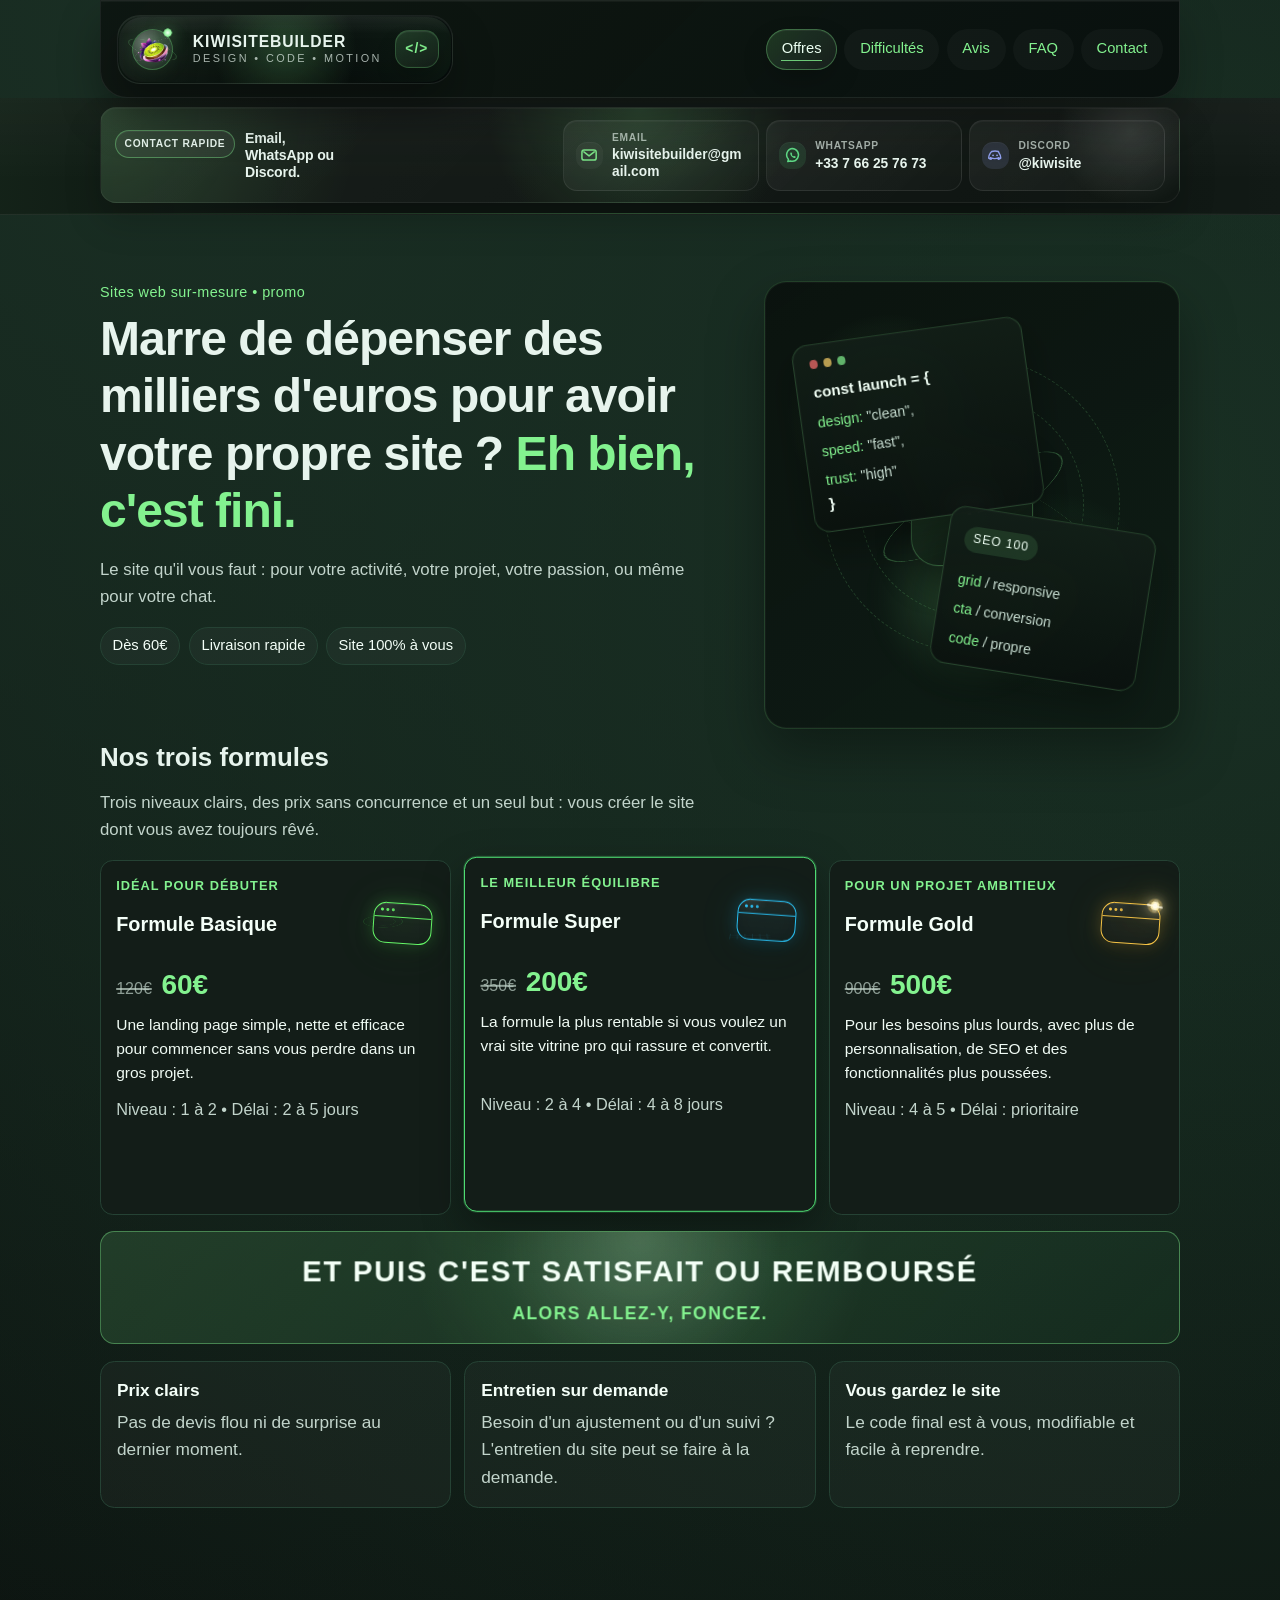
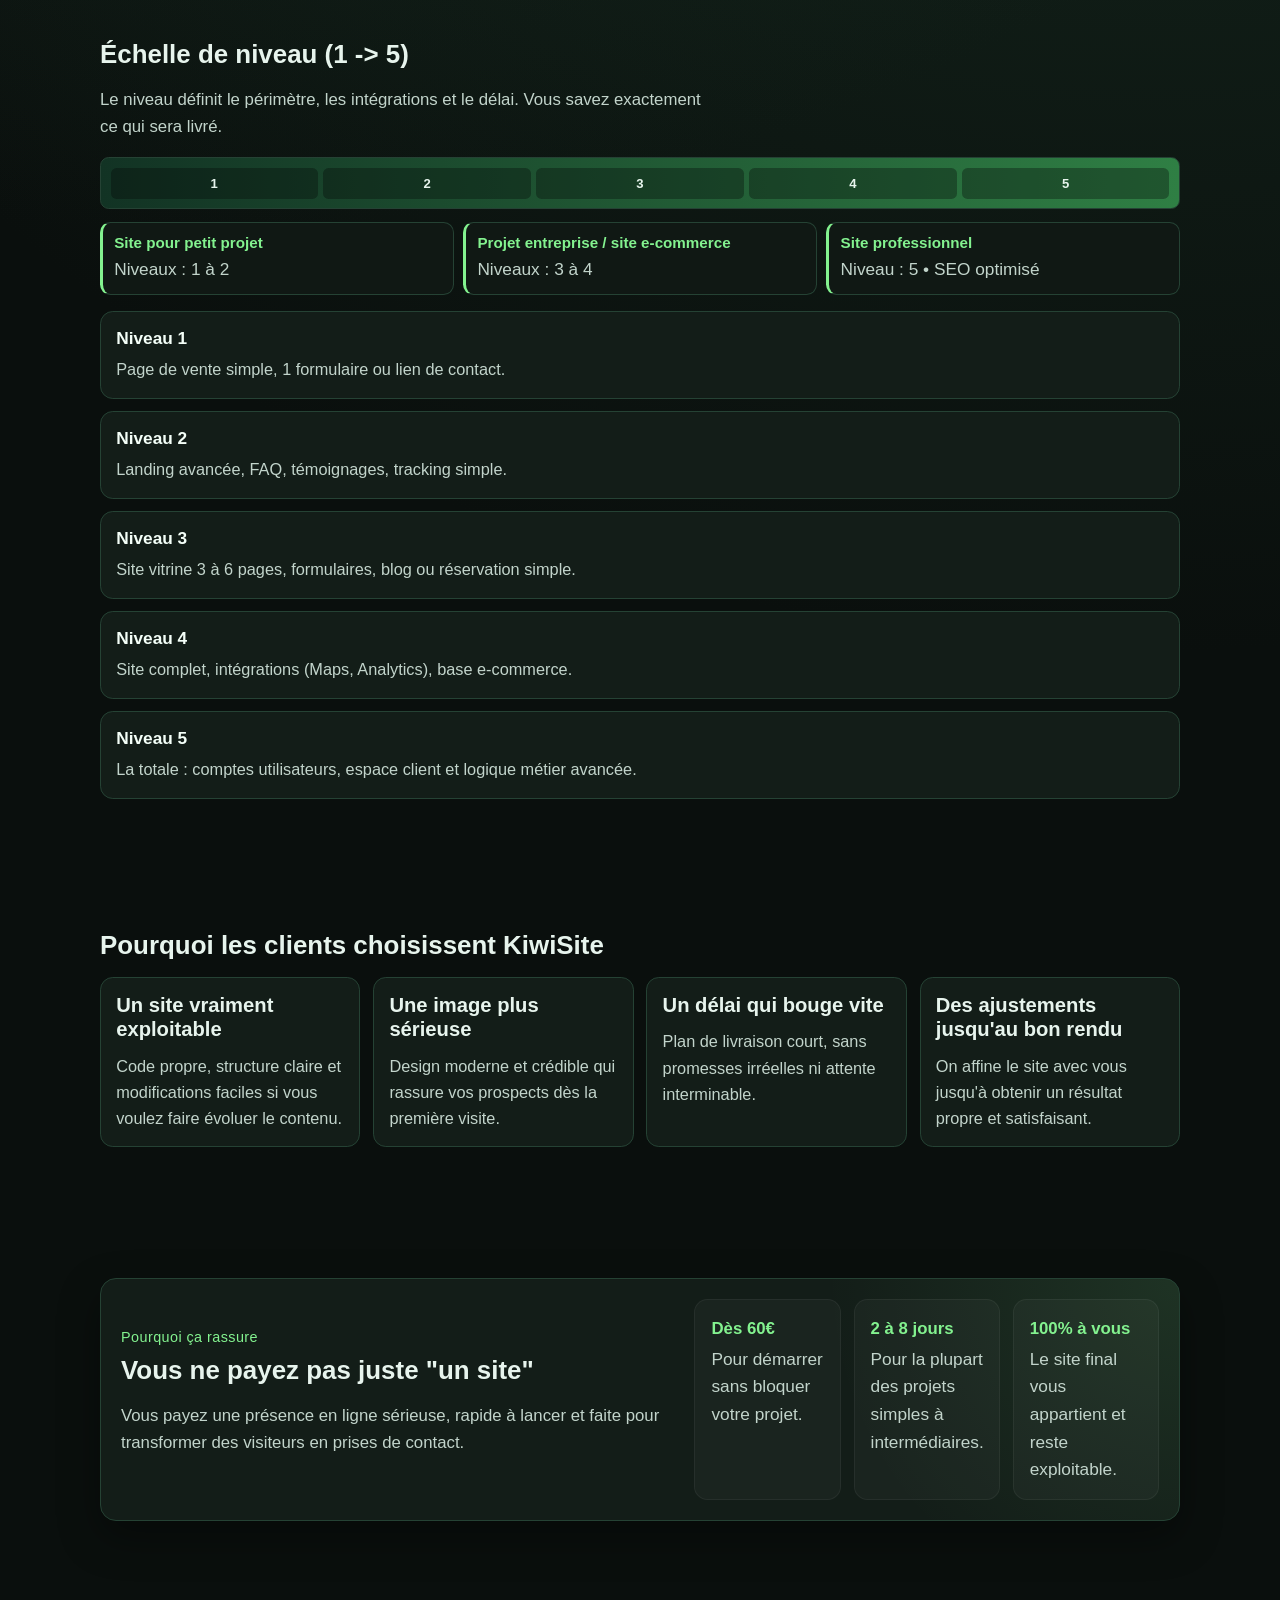
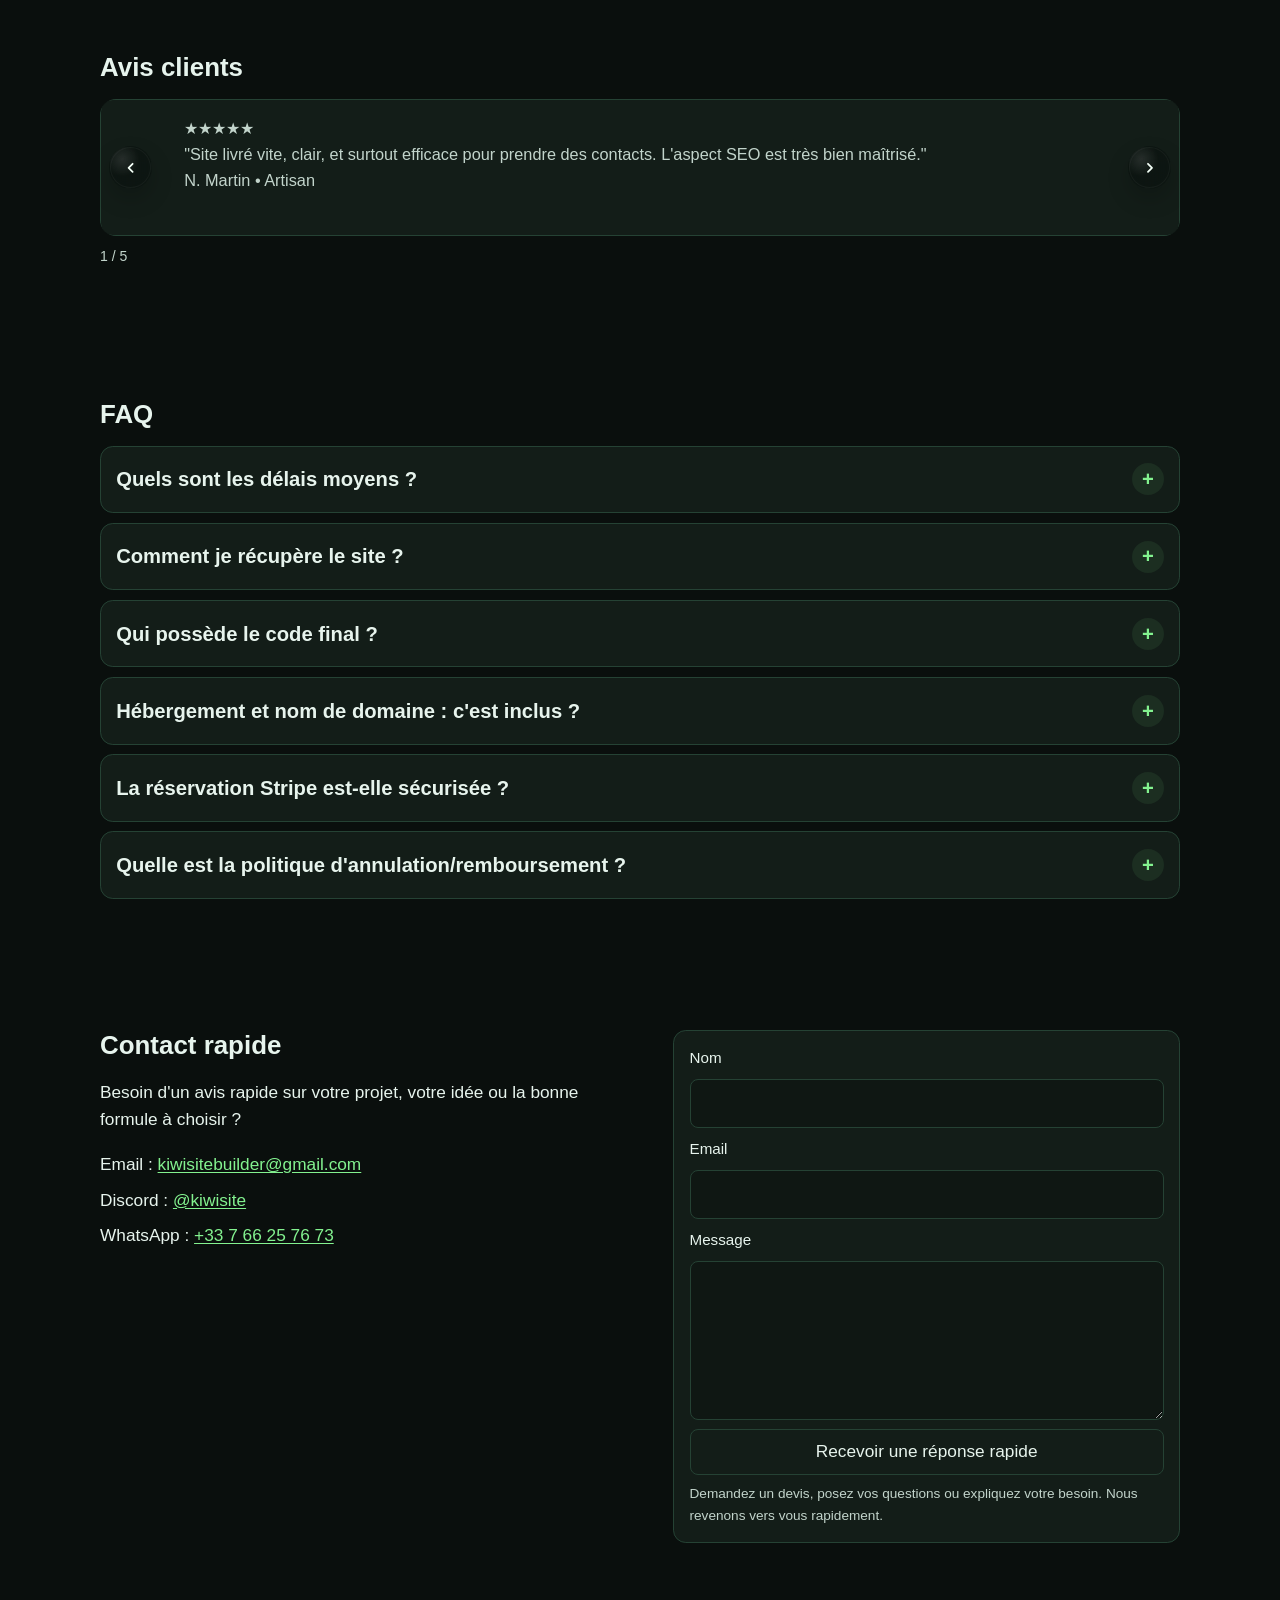
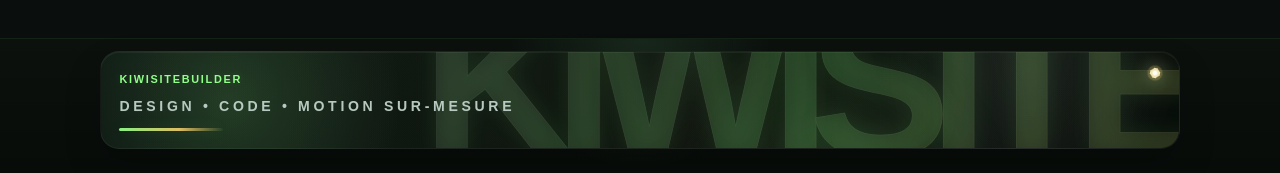
==== commit a96a61b0: "aze" ====
--- a/Store/index.html
+++ b/Store/index.html
@@ -192,7 +192,7 @@
                     <p class="scene-card-title">&#125;</p>
                   </article>
                   <article class="scene-card scene-card-side" data-base-z="9">
-                    <p class="scene-pill">SEO 95</p>
+                    <p class="scene-pill">SEO 100</p>
                     <p class="scene-card-line"><span>grid</span> / responsive</p>
                     <p class="scene-card-line"><span>cta</span> / conversion</p>
                     <p class="scene-card-line"><span>code</span> / propre</p>
@@ -246,8 +246,8 @@
                     href="https://buy.stripe.com/bJe00d1gGewhaYddBV2Ry00"
                     target="_blank"
                     rel="noopener"
-                    aria-label="Réserver la Formule Basique sur Stripe"
-                    >Choisir sur Stripe</a
+                    aria-label="Payer la Formule Basique"
+                    >Payer</a
                   >
                 </div>
               </div>
@@ -298,8 +298,8 @@
                     href="https://buy.stripe.com/eVqaER8J80Fr9U90P92Ry01"
                     target="_blank"
                     rel="noopener"
-                    aria-label="Réserver la Formule Super sur Stripe"
-                    >Choisir sur Stripe</a
+                    aria-label="Payer la Formule Super"
+                    >Payer</a
                   >
                 </div>
               </div>
@@ -345,8 +345,8 @@
                     href="https://buy.stripe.com/cNi8wJ1gG2Nzc2h1Td2Ry02"
                     target="_blank"
                     rel="noopener"
-                    aria-label="Réserver la Formule Gold sur Stripe"
-                    >Choisir sur Stripe</a
+                    aria-label="Payer la Formule Gold"
+                    >Payer</a
                   >
                 </div>
               </div>
--- a/Store/css/styles.css
+++ b/Store/css/styles.css
@@ -852,13 +852,19 @@
 
 .lead-points {
   display: flex;
-  flex-wrap: wrap;
+  flex-wrap: nowrap;
+  align-items: center;
   gap: 0.55rem;
   margin-top: 0.9rem;
+  width: 100%;
+  overflow: visible;
 }
 
 .lead-points span {
   position: relative;
+  display: inline-flex;
+  align-items: center;
+  justify-content: center;
   overflow: hidden;
   padding: 0.38rem 0.72rem;
   border: 1px solid var(--border);
@@ -866,6 +872,12 @@
   background: rgba(255, 255, 255, 0.03);
   color: #f4fff8;
   font-size: 0.92rem;
+  white-space: nowrap;
+  touch-action: pan-y;
+  user-select: none;
+  cursor: grab;
+  will-change: transform;
+  transform: translate3d(var(--lead-pill-x, 0px), 0, 0);
   transition:
     transform 180ms ease,
     border-color 180ms ease,
@@ -885,7 +897,7 @@
 
 .lead-points span:hover,
 .lead-points span:focus-visible {
-  transform: translateY(-2px) scale(1.02);
+  transform: translate3d(var(--lead-pill-x, 0px), -2px, 0) scale(1.02);
   border-color: var(--kiwi);
   background: rgba(131, 242, 143, 0.12);
   color: #ffffff;
@@ -897,6 +909,21 @@
 .lead-points span:hover::before,
 .lead-points span:focus-visible::before {
   transform: translateX(130%);
+}
+
+.lead-points span.is-dragging {
+  cursor: grabbing;
+  z-index: 2;
+  border-color: rgba(131, 242, 143, 0.5);
+  background: rgba(131, 242, 143, 0.16);
+  box-shadow:
+    0 16px 28px rgba(0, 0, 0, 0.22),
+    0 0 0 1px rgba(131, 242, 143, 0.12);
+  transition:
+    border-color 180ms ease,
+    background-color 180ms ease,
+    box-shadow 180ms ease,
+    color 180ms ease;
 }
 
 .nav-list a,
@@ -1144,6 +1171,7 @@
   will-change: transform;
   cursor: grab;
   user-select: none;
+  touch-action: none;
   transition:
     transform 180ms ease,
     box-shadow 180ms ease,
@@ -2697,6 +2725,7 @@
   .lead-points {
     gap: 0.38rem;
     margin-top: 0.72rem;
+    overflow-x: clip;
   }
 
   .lead-points span {
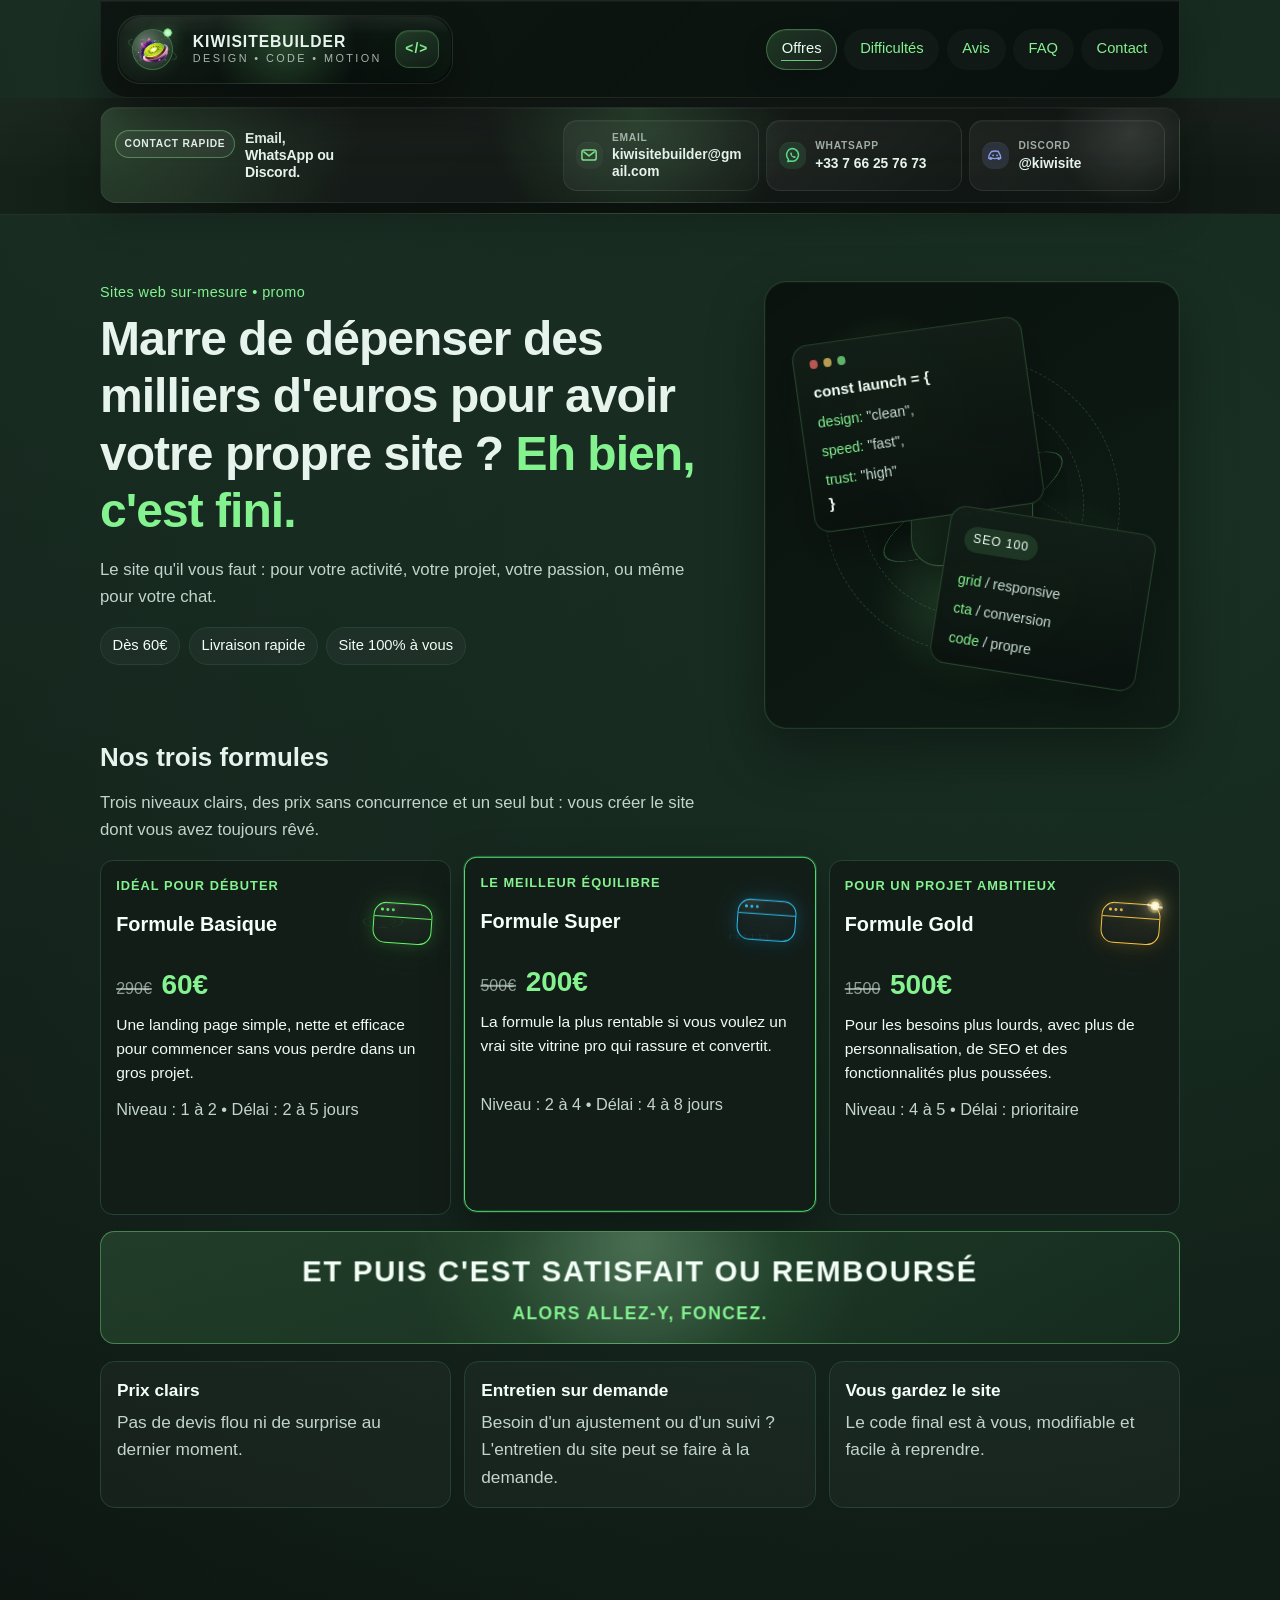
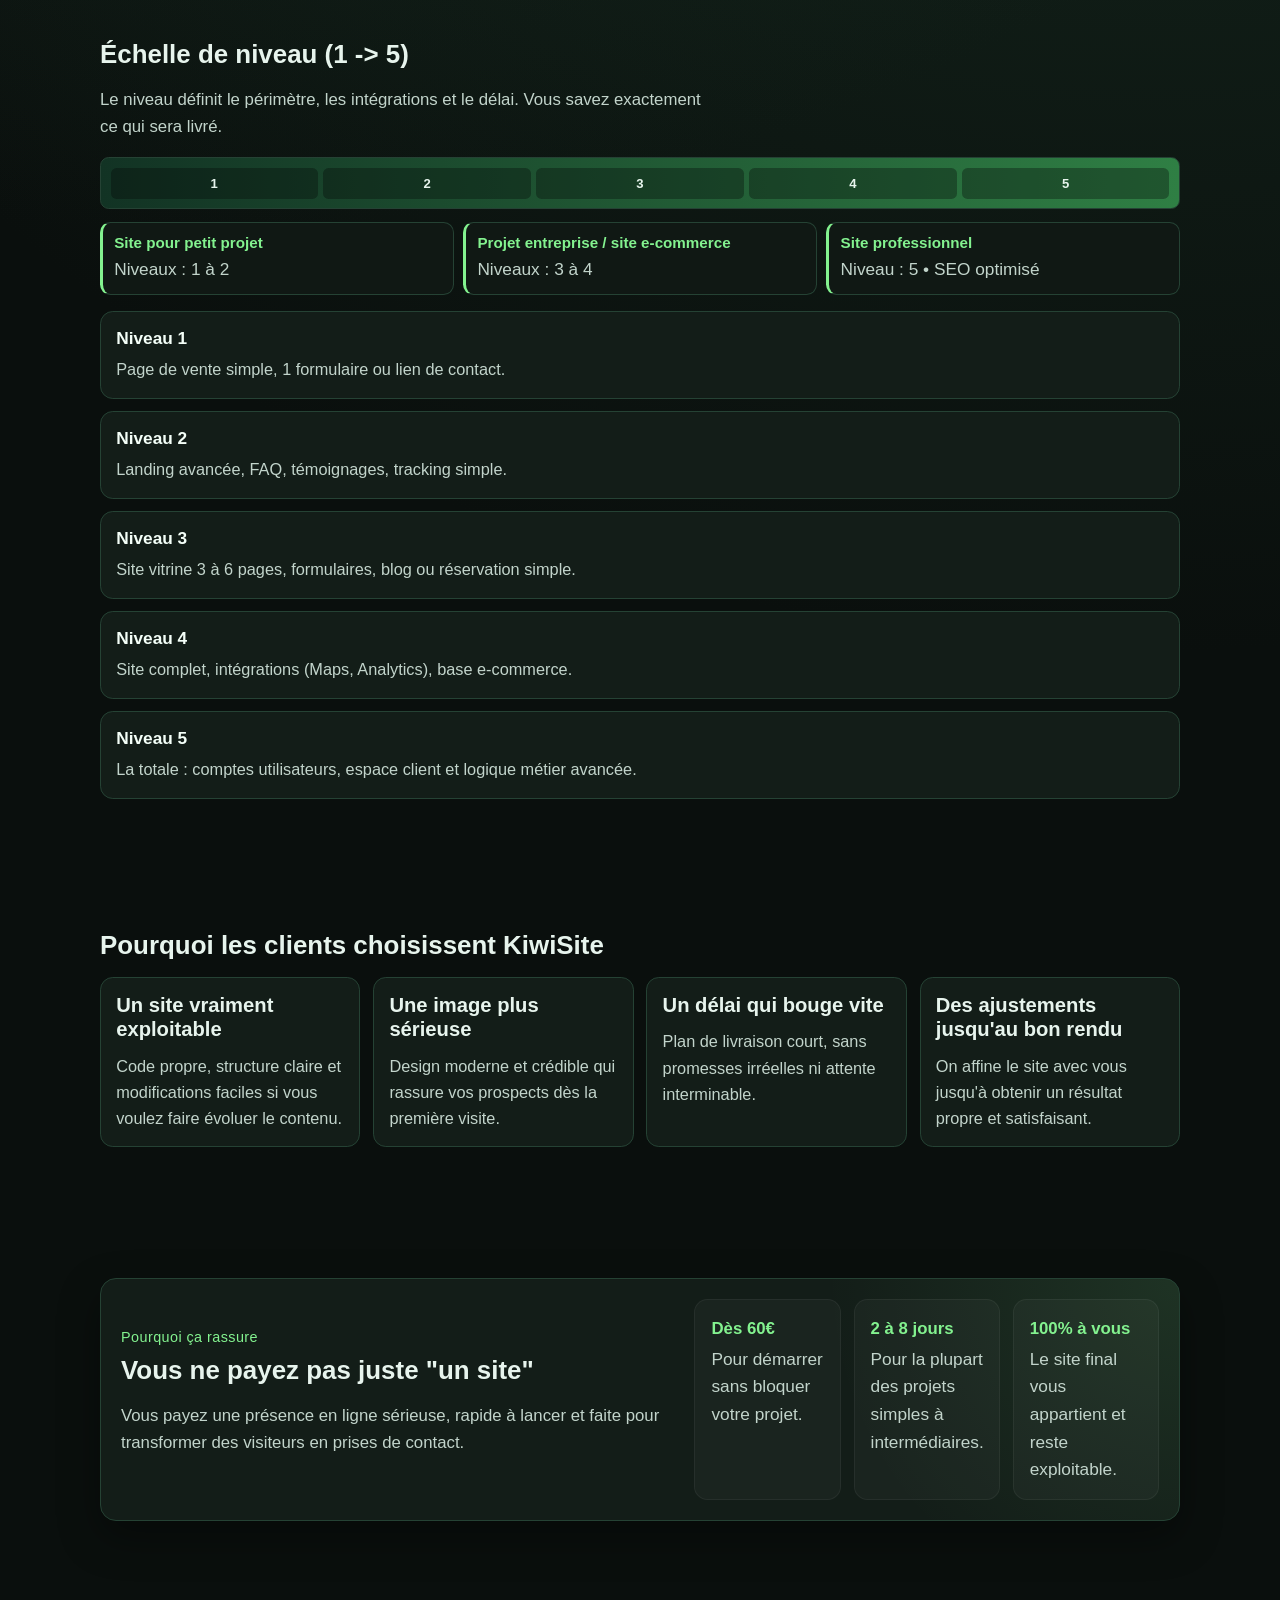
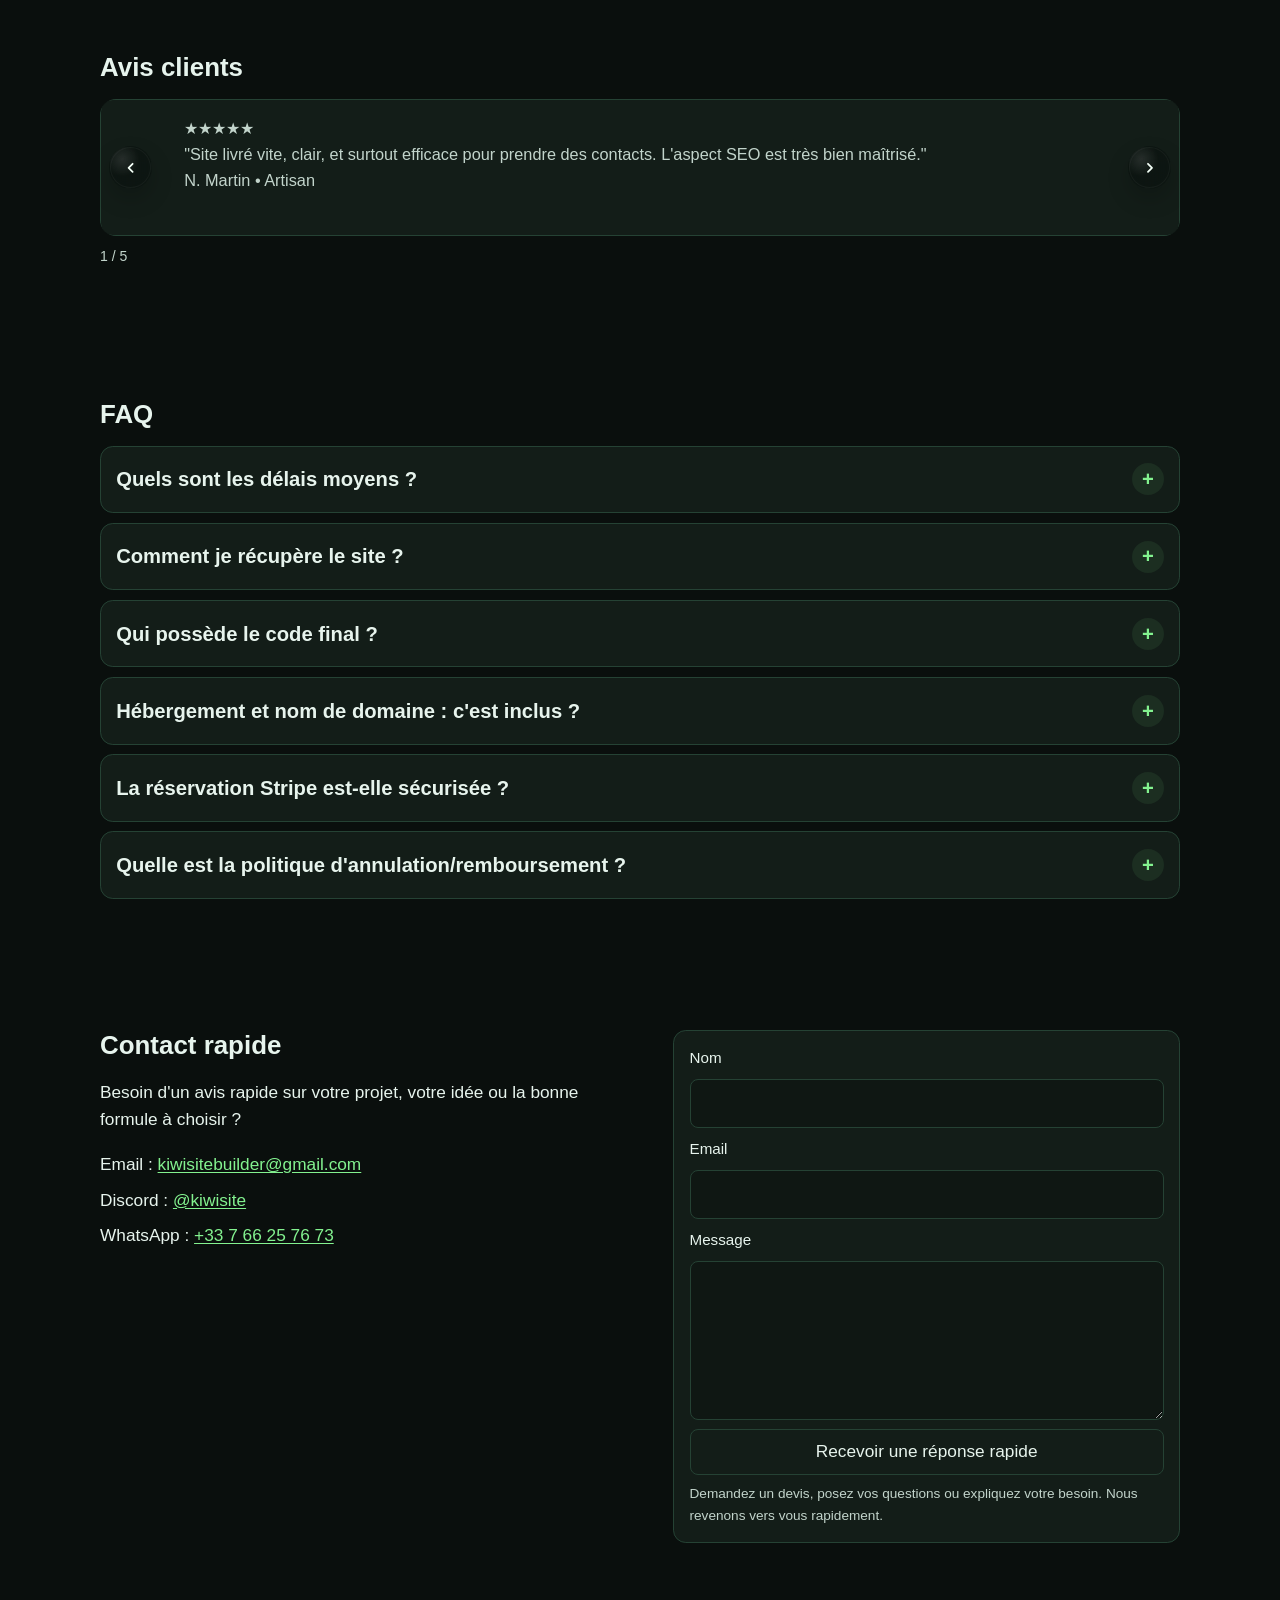
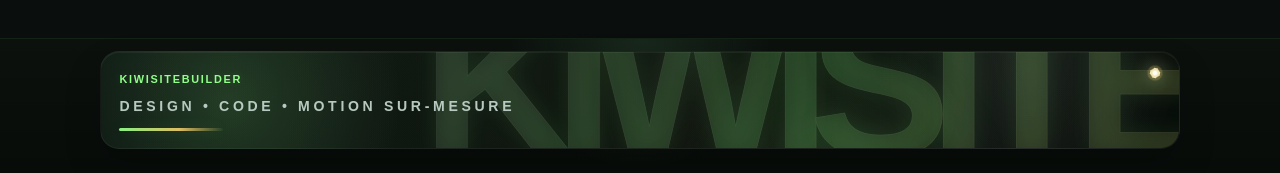
==== commit 619e3eea: "rt" ====
--- a/Store/index.html
+++ b/Store/index.html
@@ -222,7 +222,7 @@
                   </span>
                 </span>
                 <span class="price" role="text">
-                  <span class="price-old">120€</span>
+                  <span class="price-old">290€</span>
                   <span class="price-now">60€</span>
                 </span>
               </summary>
@@ -274,7 +274,7 @@
                   </span>
                 </span>
                 <span class="price" role="text">
-                  <span class="price-old">350€</span>
+                  <span class="price-old">500€</span>
                   <span class="price-now">200€</span>
                 </span>
               </summary>
@@ -320,7 +320,7 @@
                   </span>
                 </span>
                 <span class="price" role="text">
-                  <span class="price-old">900€</span>
+                  <span class="price-old">1500</span>
                   <span class="price-now">500€</span>
                 </span>
               </summary>
--- a/Store/css/styles.css
+++ b/Store/css/styles.css
@@ -876,10 +876,10 @@
   touch-action: pan-y;
   user-select: none;
   cursor: grab;
+  z-index: 1;
   will-change: transform;
   transform: translate3d(var(--lead-pill-x, 0px), 0, 0);
   transition:
-    transform 180ms ease,
     border-color 180ms ease,
     background-color 180ms ease,
     box-shadow 180ms ease,
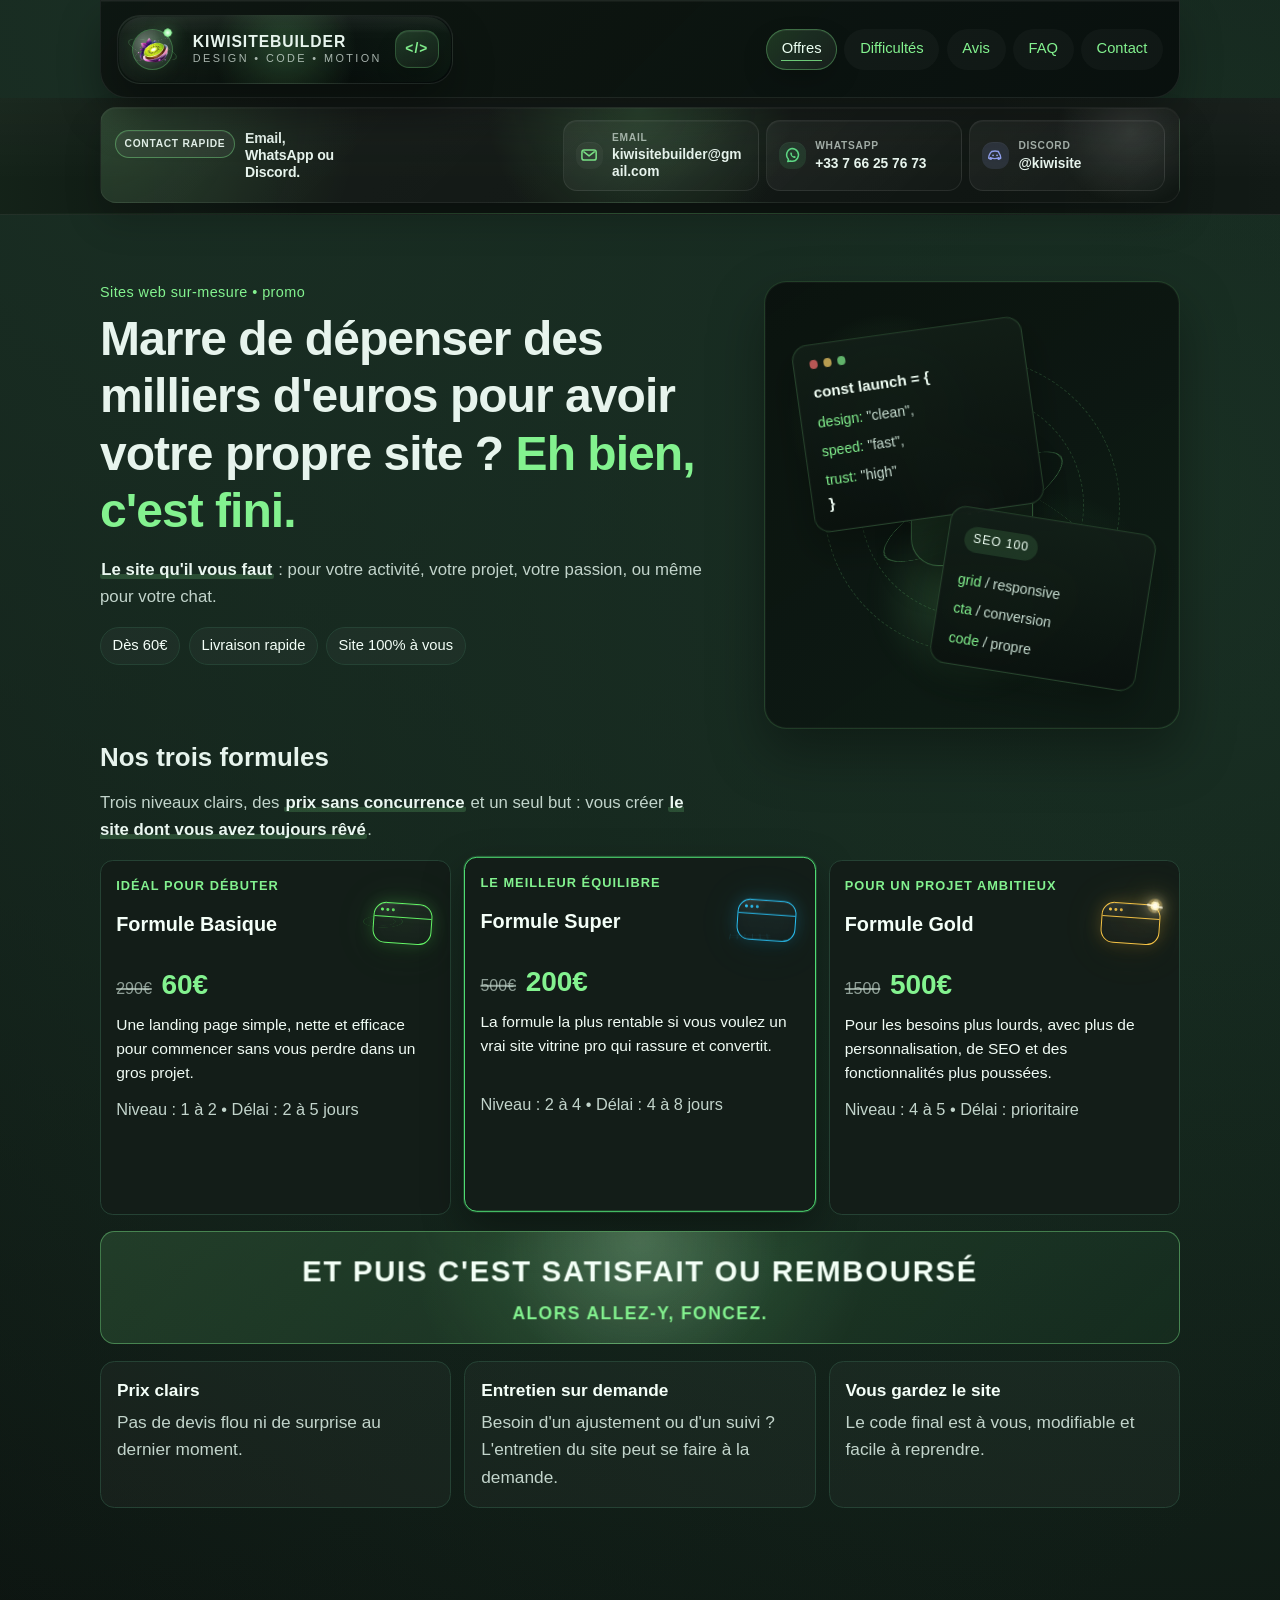
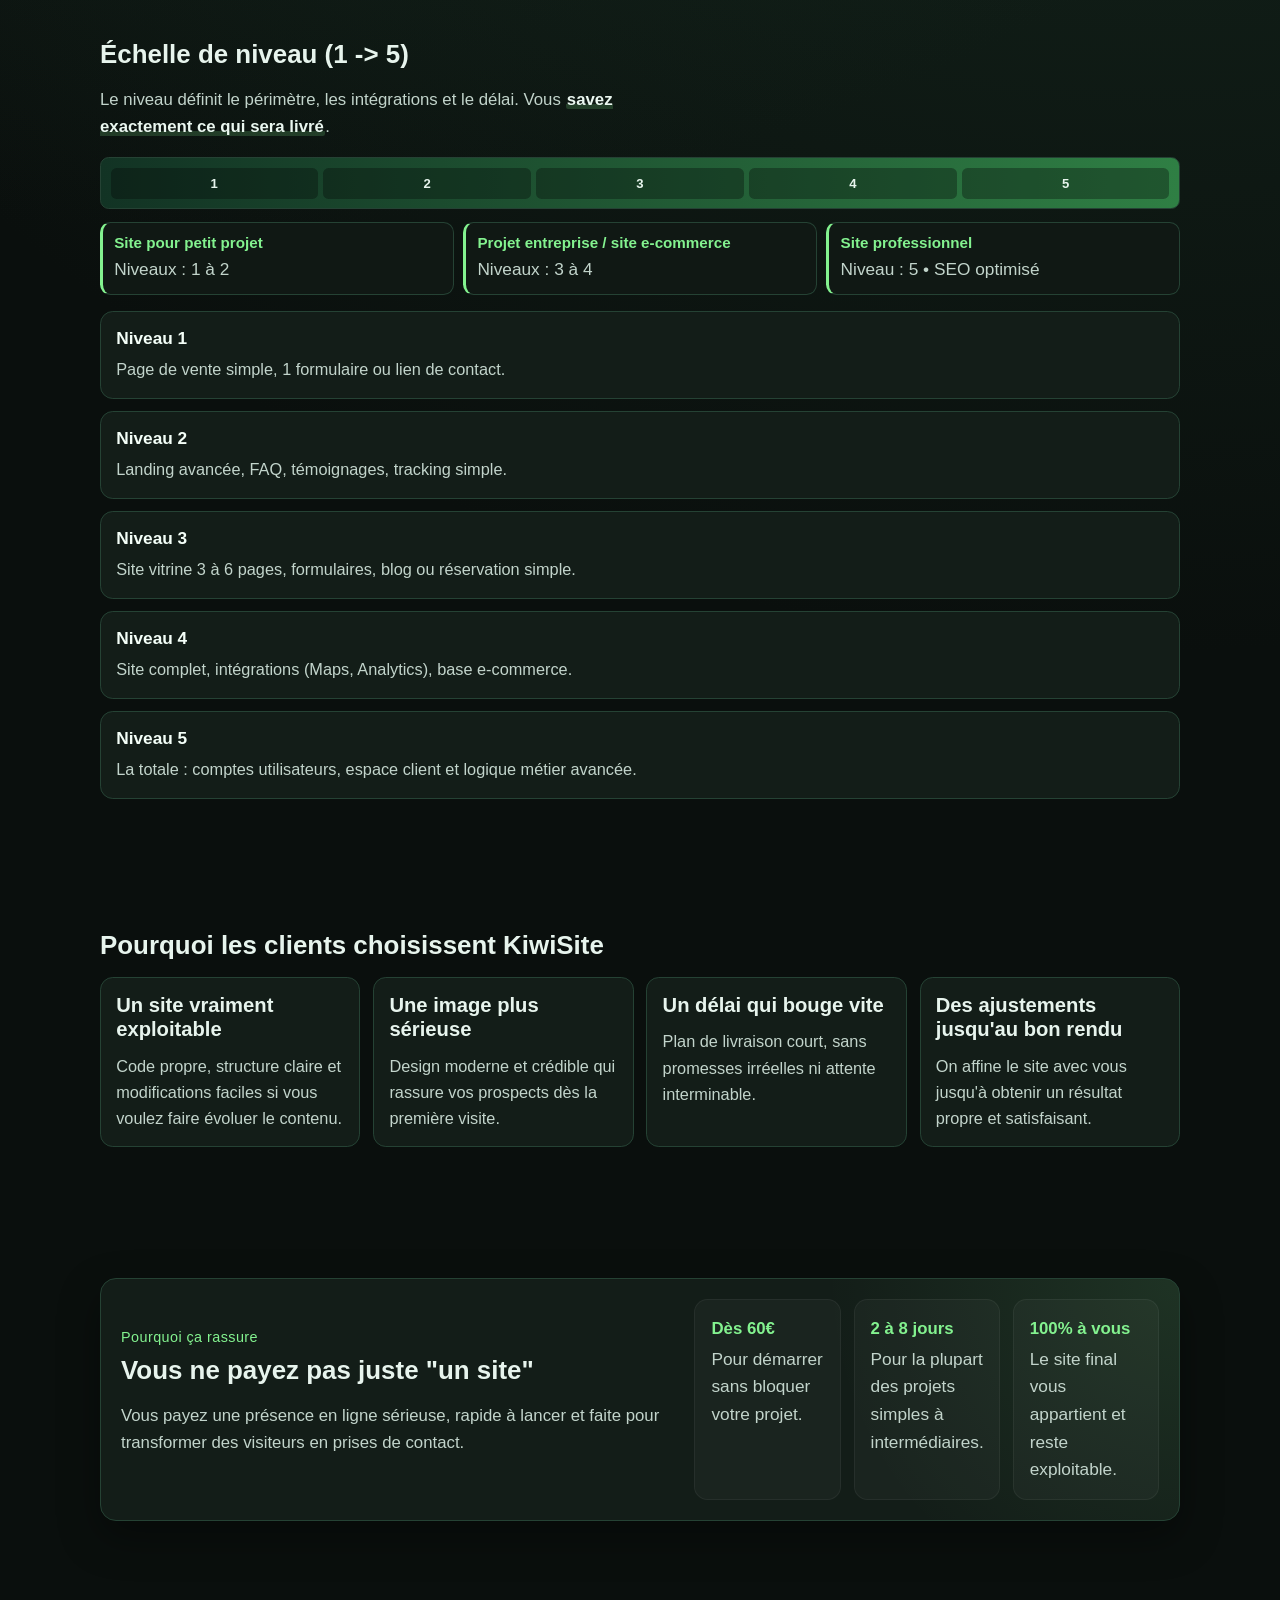
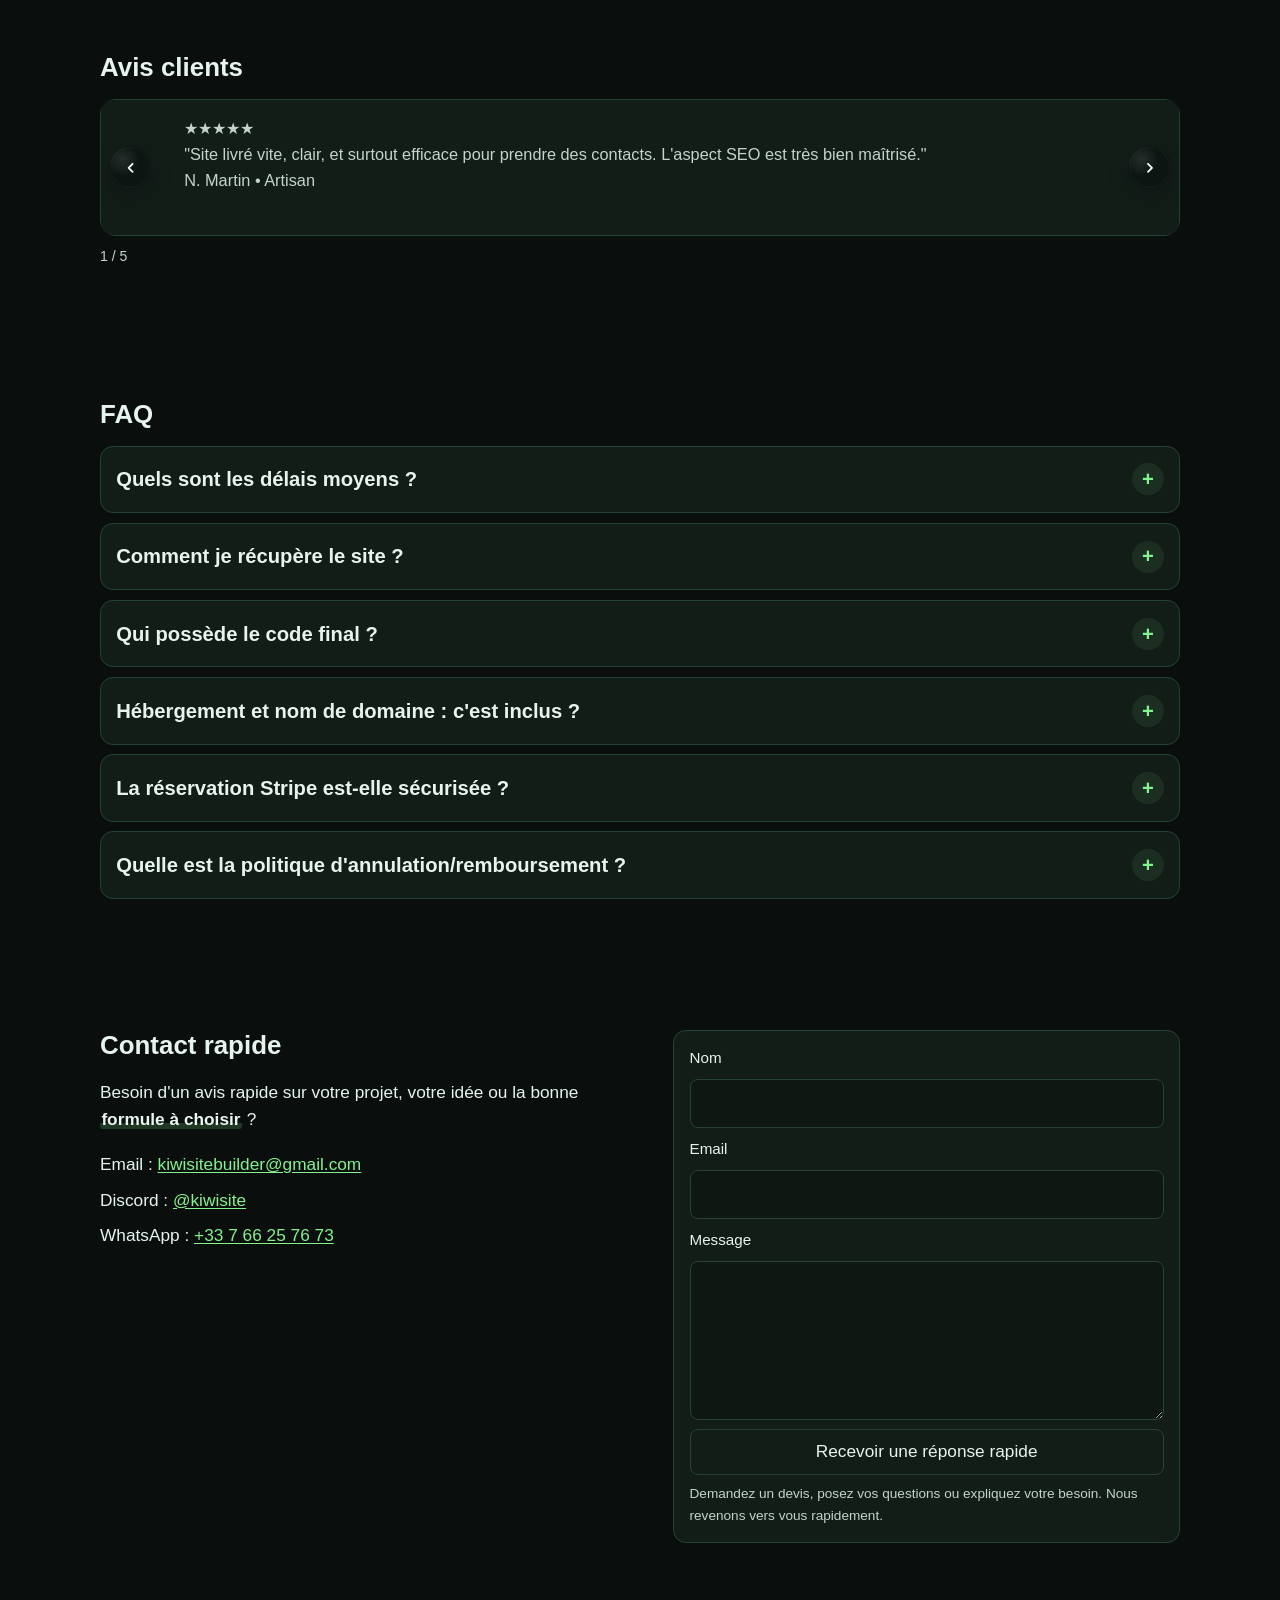
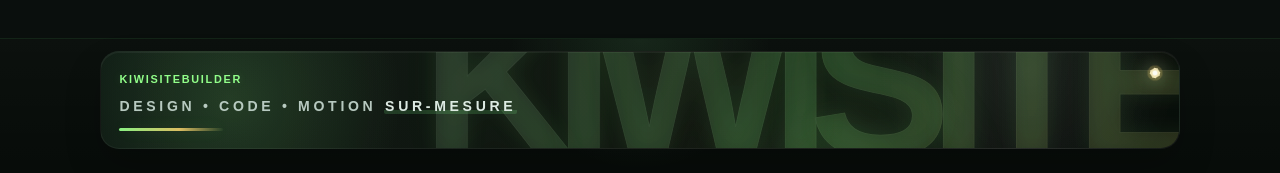
==== commit b42c8614: "Adjust text highlights on store landing" ====
--- a/Store/index.html
+++ b/Store/index.html
@@ -160,7 +160,7 @@
                   site&nbsp;? <span>Eh bien, c'est fini.</span>
                 </h1>
                 <p class="hero-subtitle">
-                  Le site qu'il vous faut : pour votre activité, votre projet,
+                  <span class="hl">Le site qu'il vous faut</span> : pour votre activité, votre projet,
                   votre passion, ou même pour votre chat.
                 </p>
                 <div class="lead-points" aria-label="Points forts">
@@ -203,8 +203,8 @@
           </div>
           <h2 id="offres-title">Nos trois formules</h2>
           <p class="section-intro">
-            Trois niveaux clairs, des prix sans concurrence et un seul but :
-            vous créer le site dont vous avez toujours rêvé.
+            Trois niveaux clairs, des <span class="hl">prix sans concurrence</span> et un seul but :
+            vous créer <span class="hl">le site dont vous avez toujours rêvé</span>.
           </p>
           <div class="offers-grid">
             <details class="offer-card" data-offer-card data-offer-name="Formule Basique" open>
@@ -380,7 +380,7 @@
           <h2 id="difficulte-title">Échelle de niveau (1 -> 5)</h2>
           <p class="section-intro">
             Le niveau définit le périmètre, les intégrations et le délai. Vous
-            savez exactement ce qui sera livré.
+            <span class="hl">savez exactement ce qui sera livré</span>.
           </p>
           <div
             class="scale-track"
@@ -741,7 +741,7 @@
             <h2 id="contact-title">Contact rapide</h2>
             <p>
               Besoin d'un avis rapide sur votre projet, votre idée ou la bonne
-              formule à choisir ?
+              <span class="hl">formule à choisir</span> ?
             </p>
             <ul class="contact-list">
               <li>
@@ -786,7 +786,7 @@
       <div class="container footer-shell">
         <p class="footer-kicker">KiwiSiteBuilder</p>
         <p class="footer-wordmark" aria-hidden="true">KIWISITE</p>
-        <p class="footer-signature">Design • Code • Motion sur-mesure</p>
+        <p class="footer-signature">Design • Code • Motion <span class="hl">sur-mesure</span></p>
       </div>
     </footer>
 
--- a/Store/css/styles.css
+++ b/Store/css/styles.css
@@ -2472,58 +2472,103 @@
   }
 
   .contact-fab-toggle {
-    width: 3.7rem;
-    height: 3.7rem;
+    width: 4.1rem;
+    height: 4.1rem;
     position: relative;
     display: inline-flex;
     align-items: center;
     justify-content: center;
-    border: 1px solid rgba(255, 255, 255, 0.14);
-    border-radius: 999px;
+    border: 1px solid rgba(131, 242, 143, 0.22);
+    border-radius: 1.35rem;
     padding: 0;
     background:
-      radial-gradient(circle at 30% 30%, rgba(255, 255, 255, 0.16), transparent 38%),
-      linear-gradient(145deg, var(--kiwi), var(--kiwi-strong));
-    color: var(--accent-contrast);
+      radial-gradient(circle at 28% 22%, rgba(255, 255, 255, 0.16), transparent 34%),
+      radial-gradient(circle at 76% 78%, rgba(131, 242, 143, 0.18), transparent 36%),
+      linear-gradient(155deg, rgba(18, 31, 24, 0.98), rgba(8, 14, 11, 0.98));
+    color: #f7fff9;
     box-shadow:
-      0 16px 32px rgba(0, 0, 0, 0.28),
-      0 0 0 1px rgba(131, 242, 143, 0.2);
+      inset 0 1px 0 rgba(255, 255, 255, 0.1),
+      inset 0 0 0 1px rgba(255, 255, 255, 0.03),
+      0 18px 34px rgba(0, 0, 0, 0.3),
+      0 0 0 1px rgba(131, 242, 143, 0.14),
+      0 0 28px rgba(131, 242, 143, 0.14);
     transition:
       transform 180ms ease,
       box-shadow 220ms ease,
-      background 220ms ease;
+      background 220ms ease,
+      border-color 220ms ease;
     will-change: transform;
+    overflow: hidden;
+    backdrop-filter: blur(14px);
   }
 
   .contact-fab-toggle::before {
     content: "";
     position: absolute;
-    inset: -0.28rem;
+    inset: -0.32rem;
     border-radius: inherit;
-    border: 1px solid rgba(131, 242, 143, 0.26);
+    border: 1px solid rgba(131, 242, 143, 0.24);
     opacity: 0;
-    transform: scale(0.84);
+    transform: scale(0.86);
     transition:
       transform 220ms ease,
       opacity 220ms ease;
     pointer-events: none;
   }
 
+  .contact-fab-toggle::after {
+    content: "";
+    position: absolute;
+    inset: 0.42rem;
+    border-radius: 1rem;
+    background:
+      linear-gradient(180deg, rgba(255, 255, 255, 0.08), rgba(255, 255, 255, 0)),
+      radial-gradient(circle at 50% 50%, rgba(131, 242, 143, 0.16), transparent 70%);
+    opacity: 0.9;
+    pointer-events: none;
+  }
+
+  .contact-fab-toggle .contact-fab-icon {
+    position: relative;
+    z-index: 1;
+    width: 2.2rem;
+    height: 2.2rem;
+    padding: 0.5rem;
+    border-radius: 0.95rem;
+    background:
+      radial-gradient(circle at 30% 25%, rgba(255, 255, 255, 0.14), transparent 34%),
+      linear-gradient(155deg, rgba(131, 242, 143, 0.28), rgba(58, 119, 73, 0.18));
+    border: 1px solid rgba(131, 242, 143, 0.22);
+    box-shadow:
+      inset 0 1px 0 rgba(255, 255, 255, 0.08),
+      0 8px 18px rgba(0, 0, 0, 0.22);
+  }
+
+  .contact-fab-toggle .contact-fab-icon svg {
+    filter: drop-shadow(0 0 10px rgba(131, 242, 143, 0.22));
+  }
+
   .contact-fab-toggle:hover,
   .contact-fab-toggle:focus-visible {
-    color: var(--accent-contrast);
+    color: #ffffff;
+    border-color: rgba(131, 242, 143, 0.34);
     transform: translateY(-2px) scale(1.02);
     box-shadow:
-      0 20px 38px rgba(0, 0, 0, 0.34),
-      0 0 0 1px rgba(131, 242, 143, 0.28);
+      inset 0 1px 0 rgba(255, 255, 255, 0.12),
+      0 22px 40px rgba(0, 0, 0, 0.34),
+      0 0 0 1px rgba(131, 242, 143, 0.22),
+      0 0 32px rgba(131, 242, 143, 0.18);
   }
 
   .contact-fab-toggle[aria-expanded="true"] {
     transform: translateY(-1px) scale(1.05);
+    border-color: rgba(131, 242, 143, 0.4);
     box-shadow:
-      0 20px 38px rgba(0, 0, 0, 0.36),
-      0 0 0 1px rgba(131, 242, 143, 0.34),
-      0 0 0 0.35rem rgba(131, 242, 143, 0.12);
+      inset 0 1px 0 rgba(255, 255, 255, 0.14),
+      0 22px 42px rgba(0, 0, 0, 0.36),
+      0 0 0 1px rgba(131, 242, 143, 0.28),
+      0 0 0 0.38rem rgba(131, 242, 143, 0.1),
+      0 0 36px rgba(131, 242, 143, 0.22);
   }
 
   .contact-fab-toggle[aria-expanded="true"]::before {
@@ -2539,11 +2584,11 @@
   }
 
   .contact-fab-toggle[aria-expanded="true"] .contact-fab-icon {
-    transform: scale(1.08);
+    transform: scale(1.06) translateY(-1px);
   }
 
   .contact-fab-toggle[aria-expanded="true"] .contact-fab-icon svg {
-    transform: scale(0.94);
+    transform: scale(0.96);
   }
 
   .contact-panel {
@@ -3219,8 +3264,12 @@
 
   .offer-details {
     display: grid;
-    grid-template-rows: auto auto 1fr auto;
+    grid-template-rows: auto 1fr auto;
     height: 100%;
+  }
+
+  .offer-summary {
+    display: none;
   }
 
   .offer-card .offer-details ul {
@@ -3243,10 +3292,6 @@
 
   .offer-card .stripe-btn {
     margin-top: 0;
-  }
-
-  .offer-card[data-offer-name="Formule Super"] .offer-summary {
-    min-height: 4.4rem;
   }
 
   .offers-section {
@@ -3416,6 +3461,52 @@
 
 }
 
+@media (min-width: 720px) and (max-width: 1099px) {
+  .lead-points {
+    flex-wrap: wrap;
+    align-items: flex-start;
+    gap: 0.42rem;
+  }
+
+  .lead-points span {
+    font-size: 0.86rem;
+    padding: 0.34rem 0.6rem;
+    white-space: normal;
+    cursor: default;
+    touch-action: auto;
+    will-change: auto;
+    transform: none;
+  }
+
+  .lead-points span:hover,
+  .lead-points span:focus-visible {
+    transform: none;
+    border-color: var(--border);
+    background: rgba(255, 255, 255, 0.03);
+    color: #f4fff8;
+    box-shadow: none;
+  }
+
+  .lead-points span:hover::before,
+  .lead-points span:focus-visible::before {
+    transform: translateX(-130%);
+  }
+}
+
+@media (min-width: 1100px) {
+  .offer-details {
+    grid-template-rows: auto auto 1fr auto;
+  }
+
+  .offer-summary {
+    display: block;
+  }
+
+  .offer-card[data-offer-name="Formule Super"] .offer-summary {
+    min-height: 4.4rem;
+  }
+}
+
 @media (min-width: 750px) {
   .offers-hero {
     display: grid;
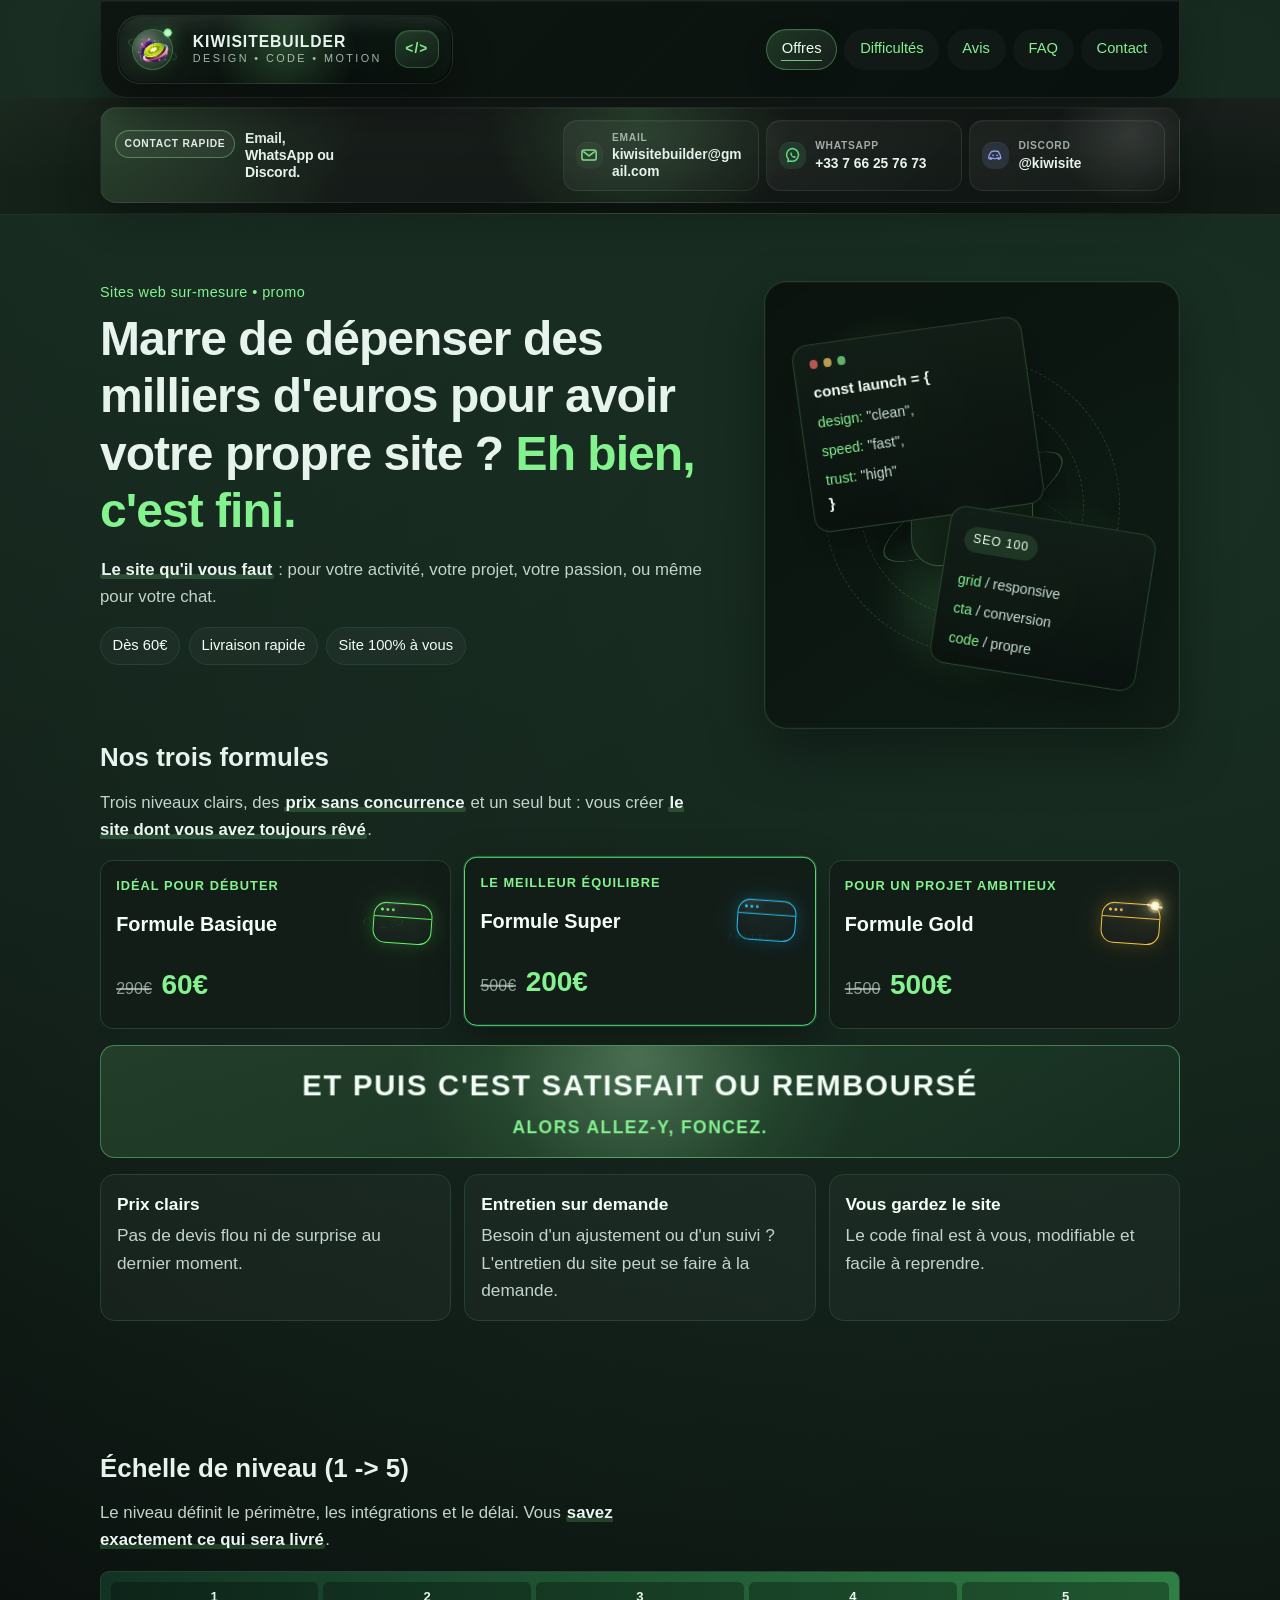
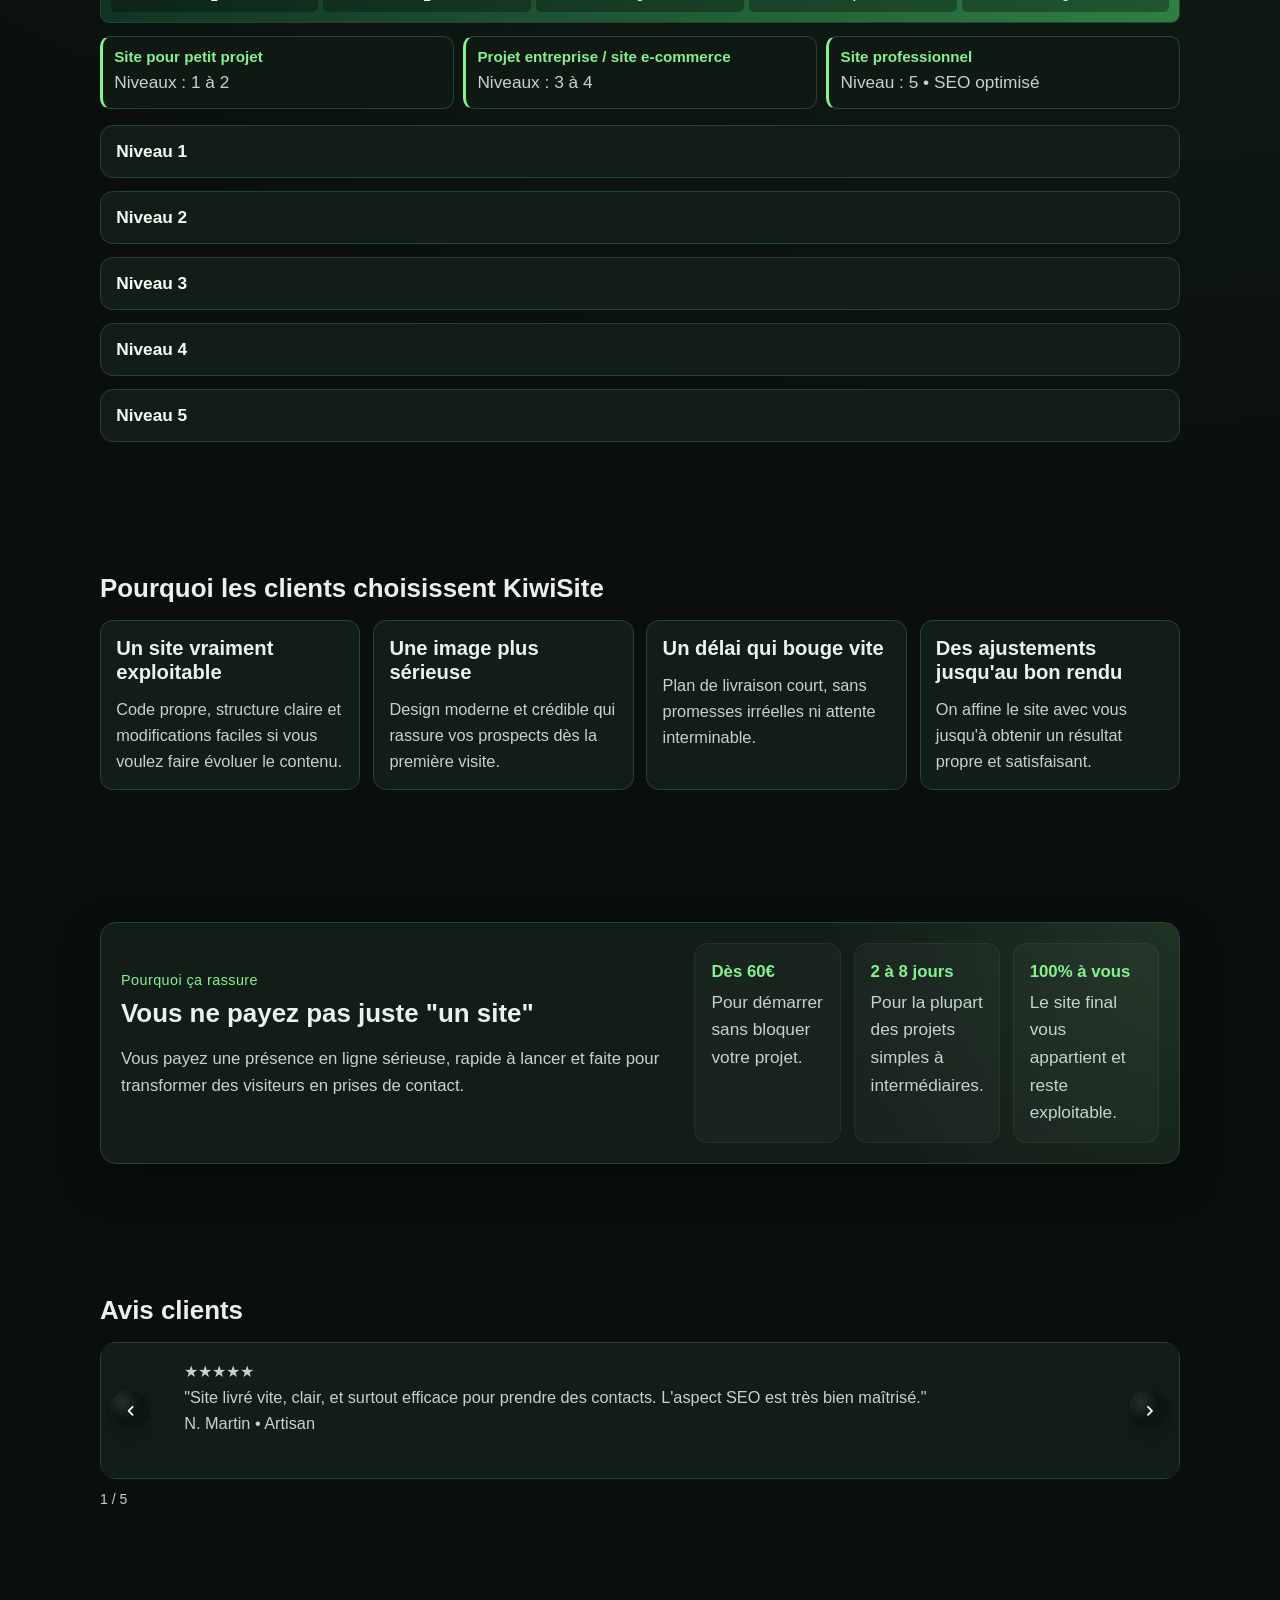
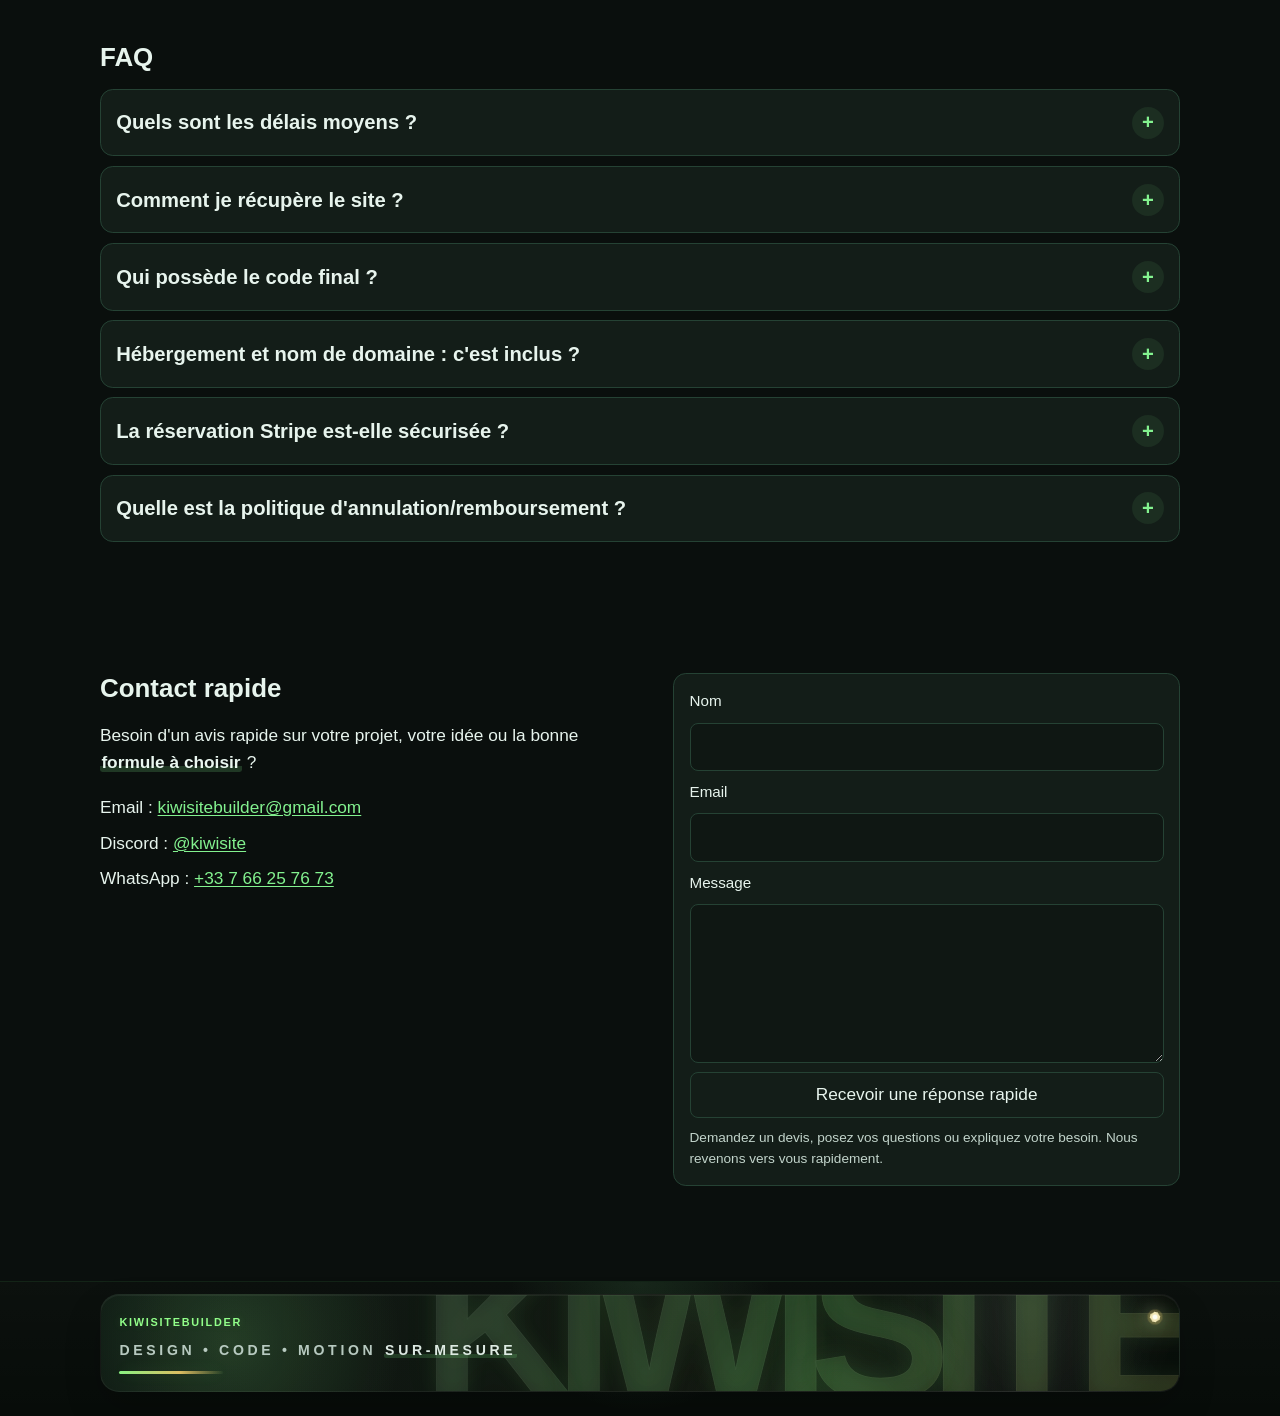
==== commit ca1e8ad3: "Reduce layout shifts on store landing" ====
--- a/Store/index.html
+++ b/Store/index.html
@@ -11,6 +11,7 @@
       content="KiwiSiteBuilder crée des sites web sur-mesure avec design soigné, code propre et livraison rapide."
     />
     <title>KiwiSiteBuilder | Site web beau, propre, rapide</title>
+    <link rel="preload" href="assets/logo kiwi.png" as="image" fetchpriority="high" />
     <link rel="stylesheet" href="css/styles.css" />
   </head>
   <body>
@@ -25,7 +26,14 @@
               <span class="brand-orbit brand-orbit-one"></span>
               <span class="brand-orbit brand-orbit-two"></span>
               <span class="brand-logo">
-                <img src="assets/logo kiwi.png" alt="" />
+                <img
+                  src="assets/logo kiwi.png"
+                  alt=""
+                  width="471"
+                  height="357"
+                  fetchpriority="high"
+                  decoding="async"
+                />
               </span>
               <span class="brand-beacon"></span>
             </span>
@@ -207,7 +215,7 @@
             vous créer <span class="hl">le site dont vous avez toujours rêvé</span>.
           </p>
           <div class="offers-grid">
-            <details class="offer-card" data-offer-card data-offer-name="Formule Basique" open>
+            <details class="offer-card" data-offer-card data-offer-name="Formule Basique">
               <summary class="offer-toggle">
                 <span class="offer-audience">Idéal pour débuter</span>
                 <span class="offer-name-row">
@@ -258,7 +266,6 @@
               id="formule-super"
               data-offer-card
               data-offer-name="Formule Super"
-              open
             >
               <summary class="offer-toggle">
                 <span class="offer-audience">Le meilleur équilibre</span>
@@ -305,7 +312,7 @@
               </div>
             </details>
 
-            <details class="offer-card" data-offer-card data-offer-name="Formule Gold" open>
+            <details class="offer-card" data-offer-card data-offer-name="Formule Gold">
               <summary class="offer-toggle">
                 <span class="offer-audience">Pour un projet ambitieux</span>
                 <span class="offer-name-row">
@@ -408,7 +415,7 @@
             </article>
           </div>
           <div class="difficulty-grid">
-            <details class="difficulty-item" data-difficulty-card data-difficulty-name="Niveau 1" open>
+            <details class="difficulty-item" data-difficulty-card data-difficulty-name="Niveau 1">
               <summary class="difficulty-toggle">
                 <span class="difficulty-name">Niveau 1</span>
               </summary>
@@ -416,7 +423,7 @@
                 <p>Page de vente simple, 1 formulaire ou lien de contact.</p>
               </div>
             </details>
-            <details class="difficulty-item" data-difficulty-card data-difficulty-name="Niveau 2" open>
+            <details class="difficulty-item" data-difficulty-card data-difficulty-name="Niveau 2">
               <summary class="difficulty-toggle">
                 <span class="difficulty-name">Niveau 2</span>
               </summary>
@@ -424,7 +431,7 @@
                 <p>Landing avancée, FAQ, témoignages, tracking simple.</p>
               </div>
             </details>
-            <details class="difficulty-item" data-difficulty-card data-difficulty-name="Niveau 3" open>
+            <details class="difficulty-item" data-difficulty-card data-difficulty-name="Niveau 3">
               <summary class="difficulty-toggle">
                 <span class="difficulty-name">Niveau 3</span>
               </summary>
@@ -432,7 +439,7 @@
                 <p>Site vitrine 3 à 6 pages, formulaires, blog ou réservation simple.</p>
               </div>
             </details>
-            <details class="difficulty-item" data-difficulty-card data-difficulty-name="Niveau 4" open>
+            <details class="difficulty-item" data-difficulty-card data-difficulty-name="Niveau 4">
               <summary class="difficulty-toggle">
                 <span class="difficulty-name">Niveau 4</span>
               </summary>
@@ -440,7 +447,7 @@
                 <p>Site complet, intégrations (Maps, Analytics), base e-commerce.</p>
               </div>
             </details>
-            <details class="difficulty-item" data-difficulty-card data-difficulty-name="Niveau 5" open>
+            <details class="difficulty-item" data-difficulty-card data-difficulty-name="Niveau 5">
               <summary class="difficulty-toggle">
                 <span class="difficulty-name">Niveau 5</span>
               </summary>
--- a/Store/css/styles.css
+++ b/Store/css/styles.css
@@ -369,6 +369,7 @@
   display: block;
   object-fit: cover;
   border-radius: 50%;
+  aspect-ratio: 471 / 357;
 }
 
 .brand-orbit,
@@ -3255,6 +3256,14 @@
 }
 
 @media (min-width: 720px) {
+  .offer-card > .offer-details {
+    display: grid;
+  }
+
+  .difficulty-item > .difficulty-details {
+    display: grid;
+  }
+
   .offer-card {
     display: grid;
     grid-template-rows: auto 1fr;
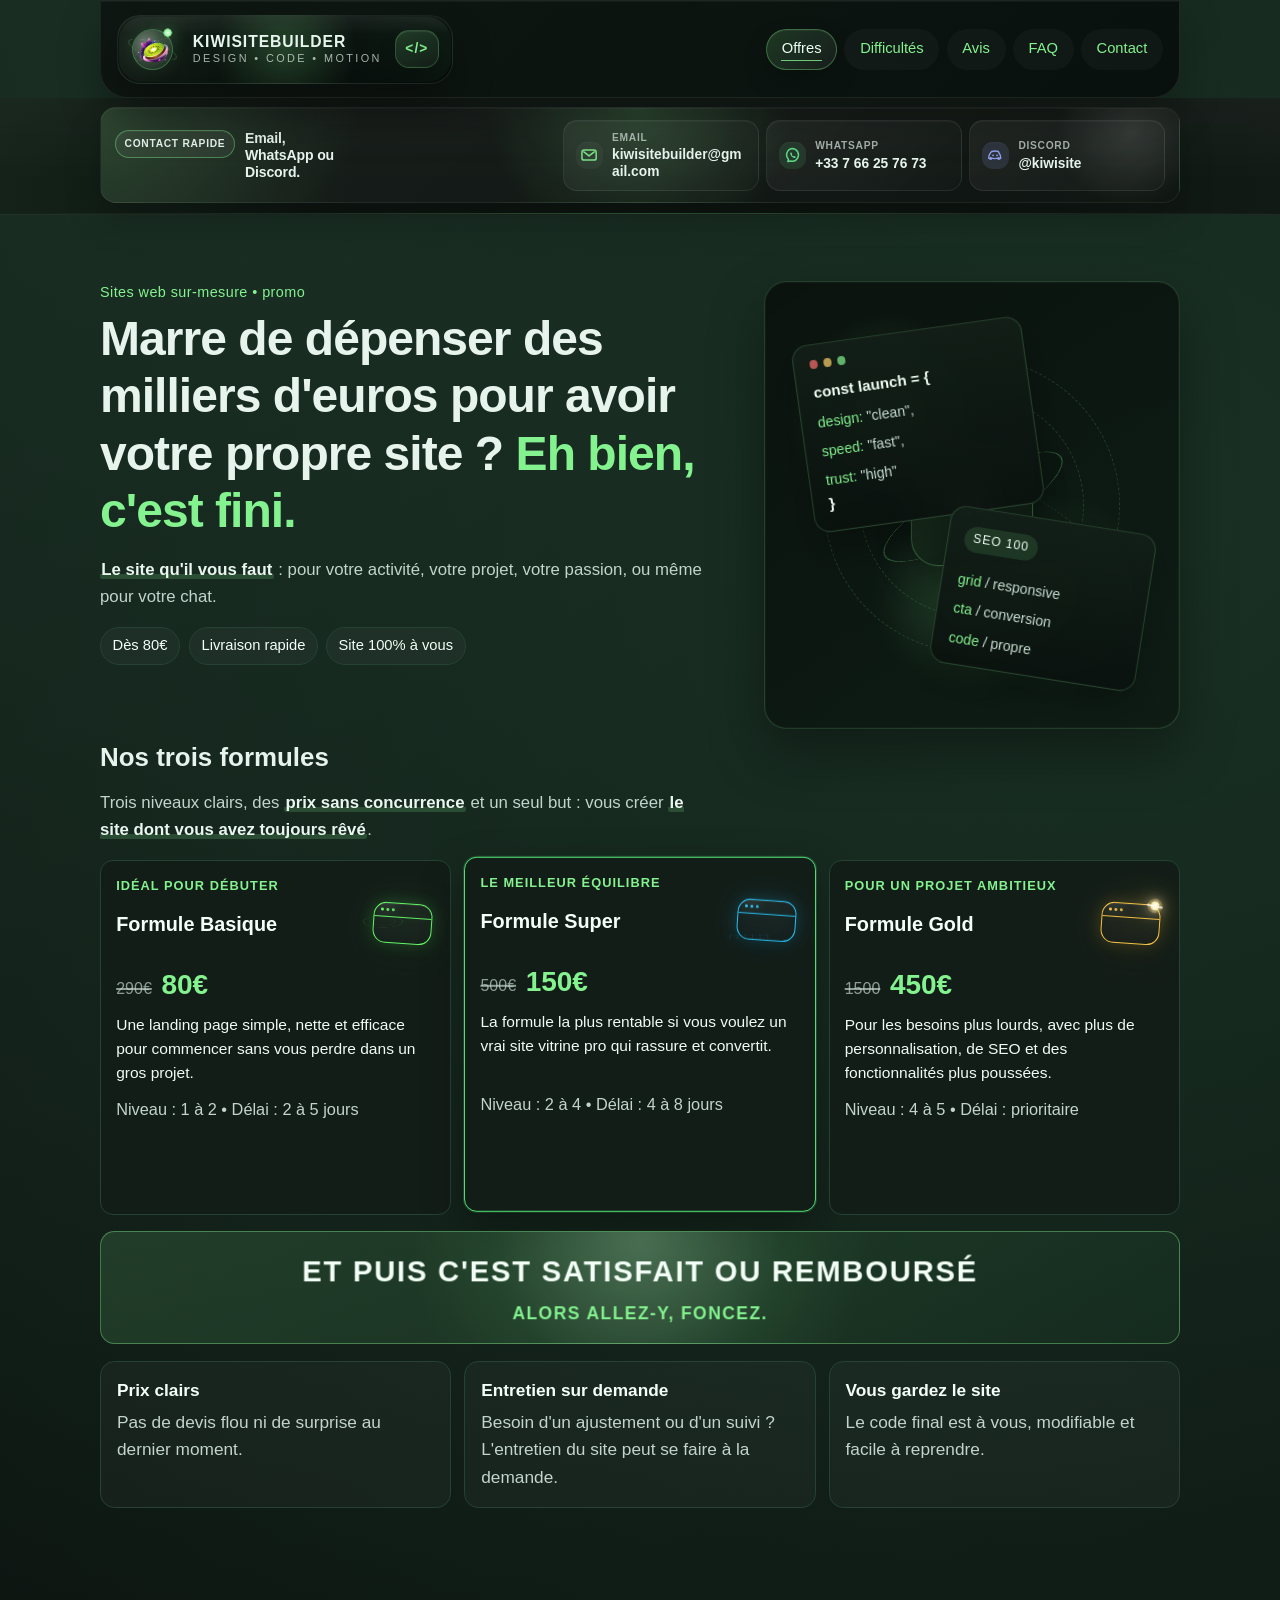
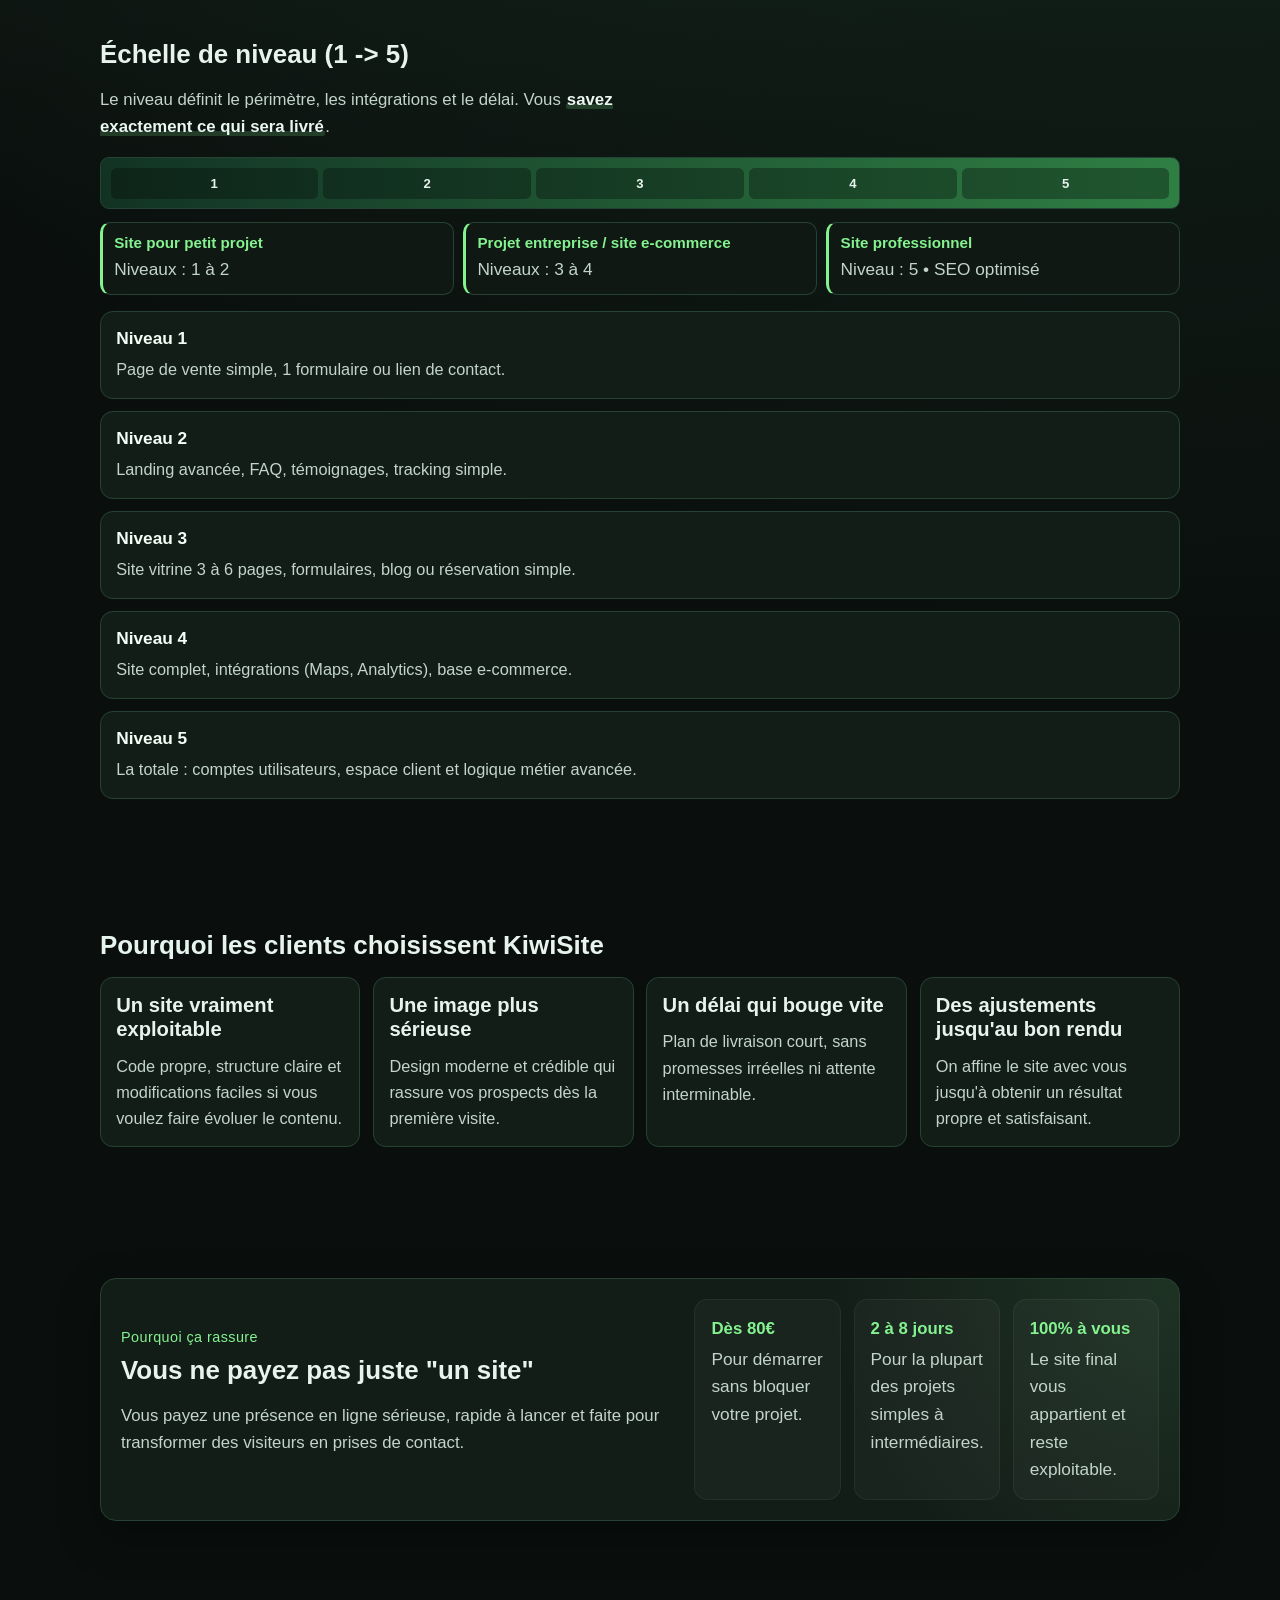
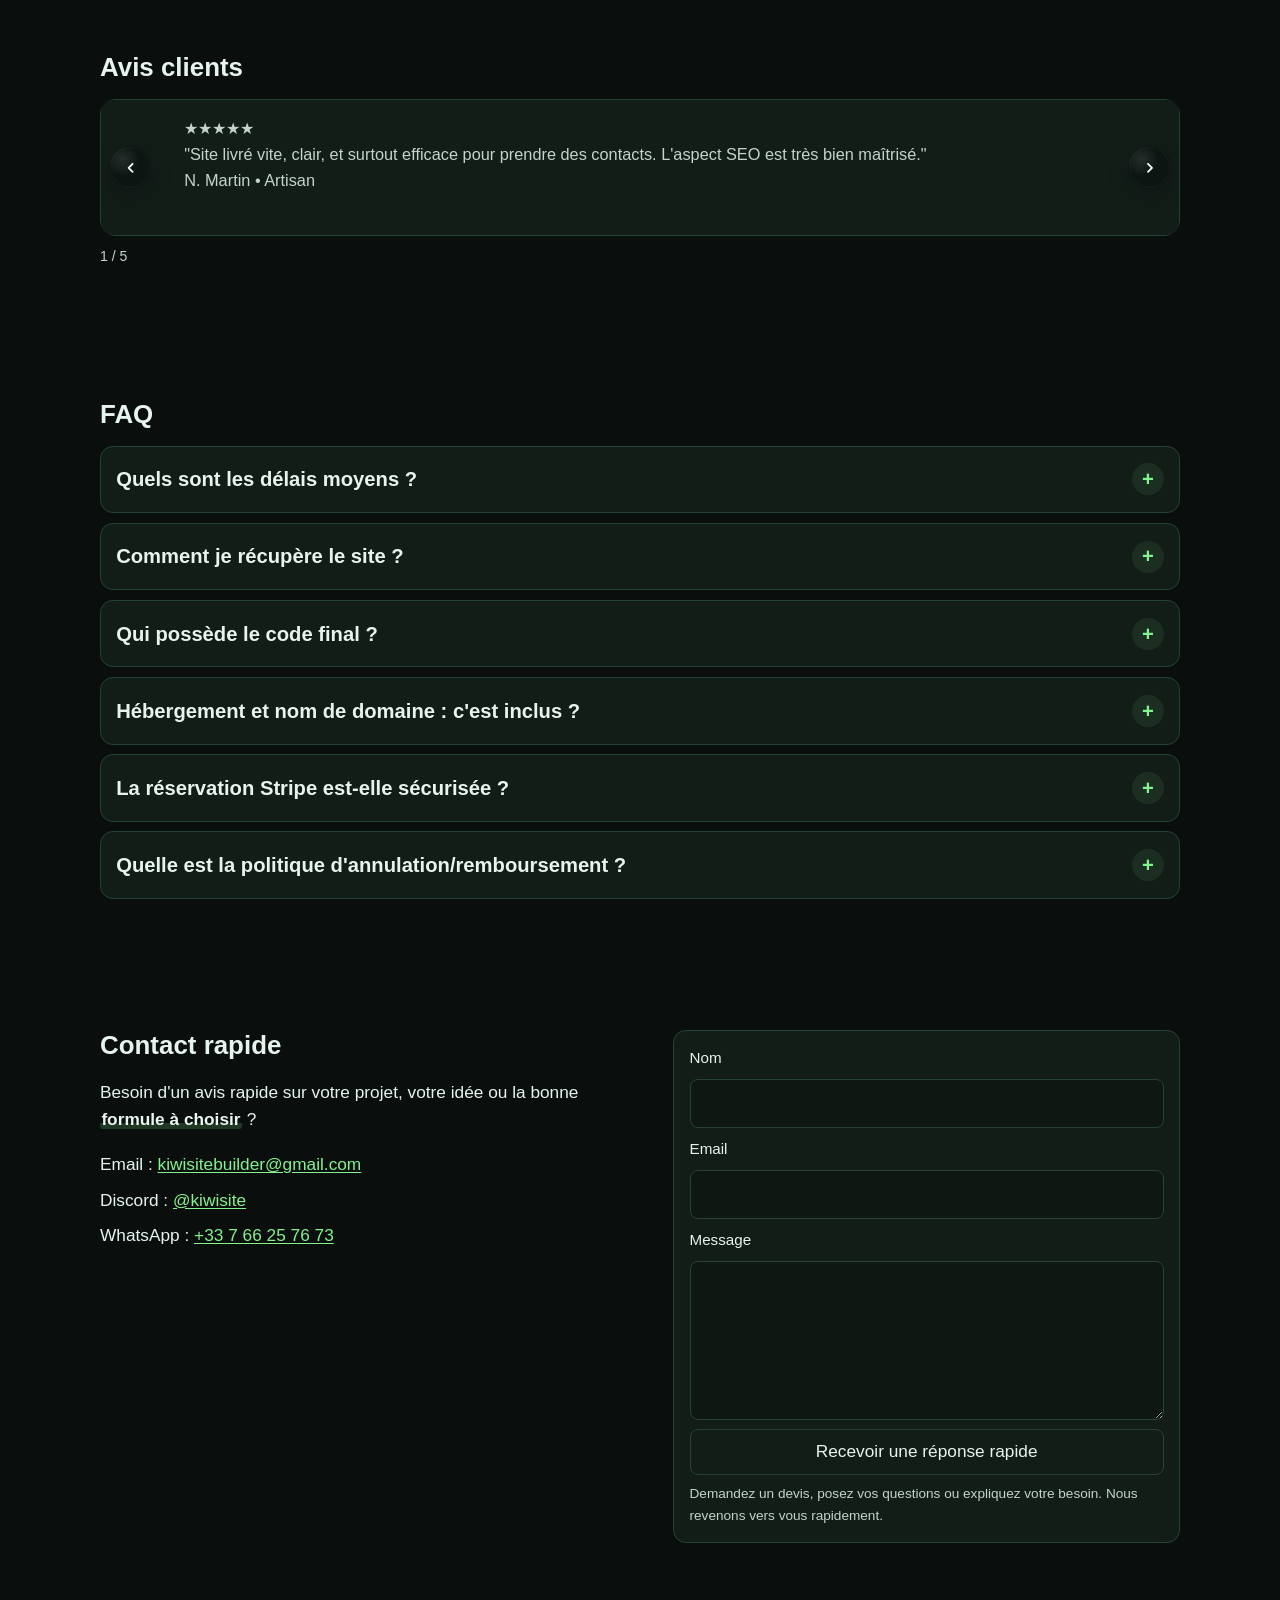
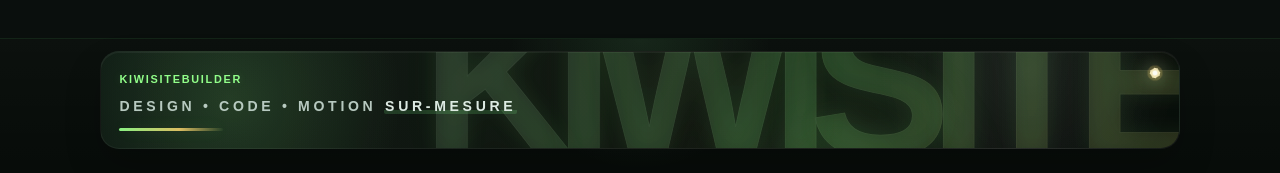
==== commit 1113ac67: "Update store landing content" ====
--- a/Store/index.html
+++ b/Store/index.html
@@ -172,7 +172,7 @@
                   votre passion, ou même pour votre chat.
                 </p>
                 <div class="lead-points" aria-label="Points forts">
-                  <span>Dès 60€</span>
+                  <span>Dès 80€</span>
                   <span>Livraison rapide</span>
                   <span>Site 100% à vous</span>
                 </div>
@@ -231,7 +231,7 @@
                 </span>
                 <span class="price" role="text">
                   <span class="price-old">290€</span>
-                  <span class="price-now">60€</span>
+                  <span class="price-now">80€</span>
                 </span>
               </summary>
               <div class="offer-details">
@@ -282,7 +282,7 @@
                 </span>
                 <span class="price" role="text">
                   <span class="price-old">500€</span>
-                  <span class="price-now">200€</span>
+                  <span class="price-now">150€</span>
                 </span>
               </summary>
               <div class="offer-details">
@@ -328,7 +328,7 @@
                 </span>
                 <span class="price" role="text">
                   <span class="price-old">1500</span>
-                  <span class="price-now">500€</span>
+                  <span class="price-now">450€</span>
                 </span>
               </summary>
               <div class="offer-details">
@@ -499,7 +499,7 @@
             </div>
             <div class="proof-stats" aria-label="Chiffres clés">
               <article>
-                <strong>Dès 60€</strong>
+                <strong>Dès 80€</strong>
                 <p>Pour démarrer sans bloquer votre projet.</p>
               </article>
               <article>
@@ -584,7 +584,7 @@
               <p>
                 "Je ne savais pas coder et j'avais peur de ne pas pouvoir
                 modifier mon blog seule. Au final, la prise en main est très
-                simple. Très satisfaite pour 60€ seulement."
+                simple. Très satisfaite pour 80€ seulement."
               </p>
               <p class="review-meta">A. R. • Petit commerce</p>
             </article>
@@ -597,7 +597,7 @@
               <p class="stars" aria-label="Note 5 sur 5">★★★★★</p>
               <p>
                 "Ma page convertit mieux qu'avant. Simple, rapide, efficace. Je
-                recommande l'offre à 200€ pour un site vitrine ou e-commerce."
+                recommande l'offre à 150€ pour un site vitrine ou e-commerce."
               </p>
               <p class="review-meta">T. P. • Formateur</p>
             </article>
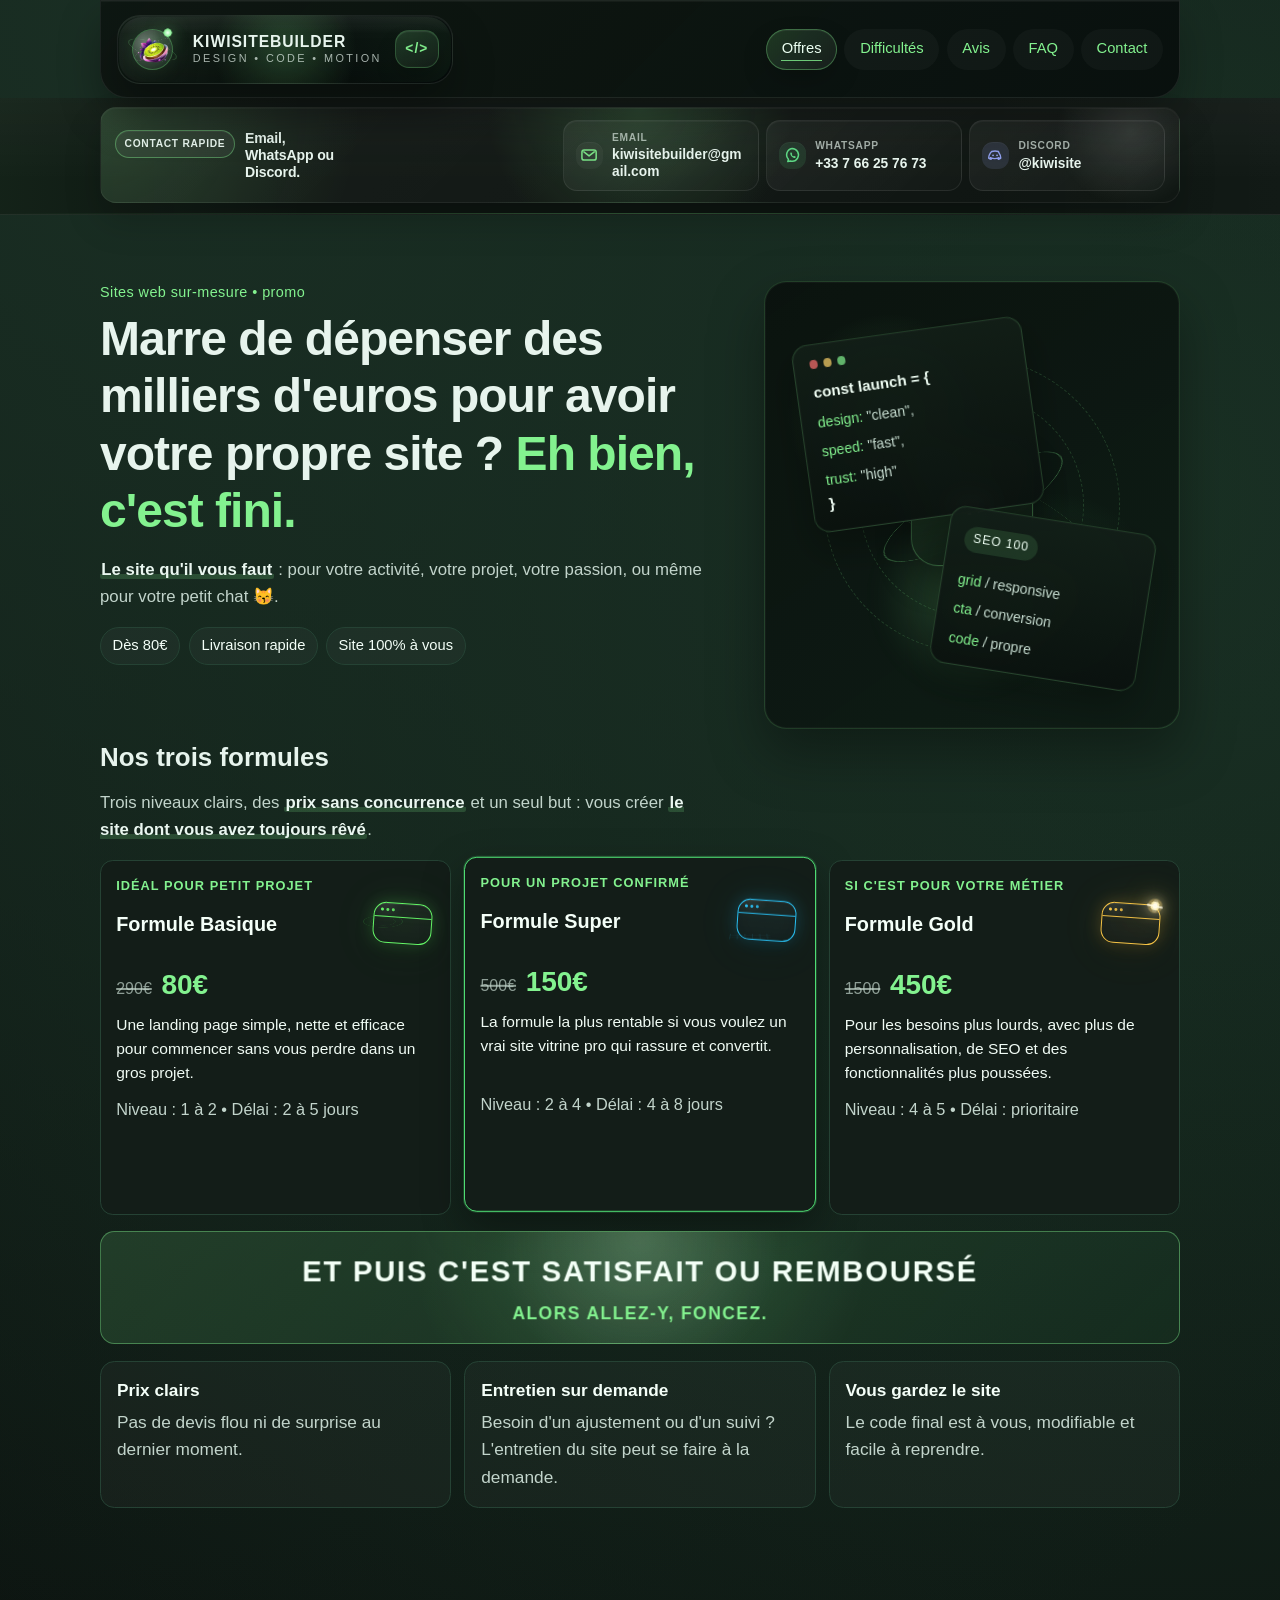
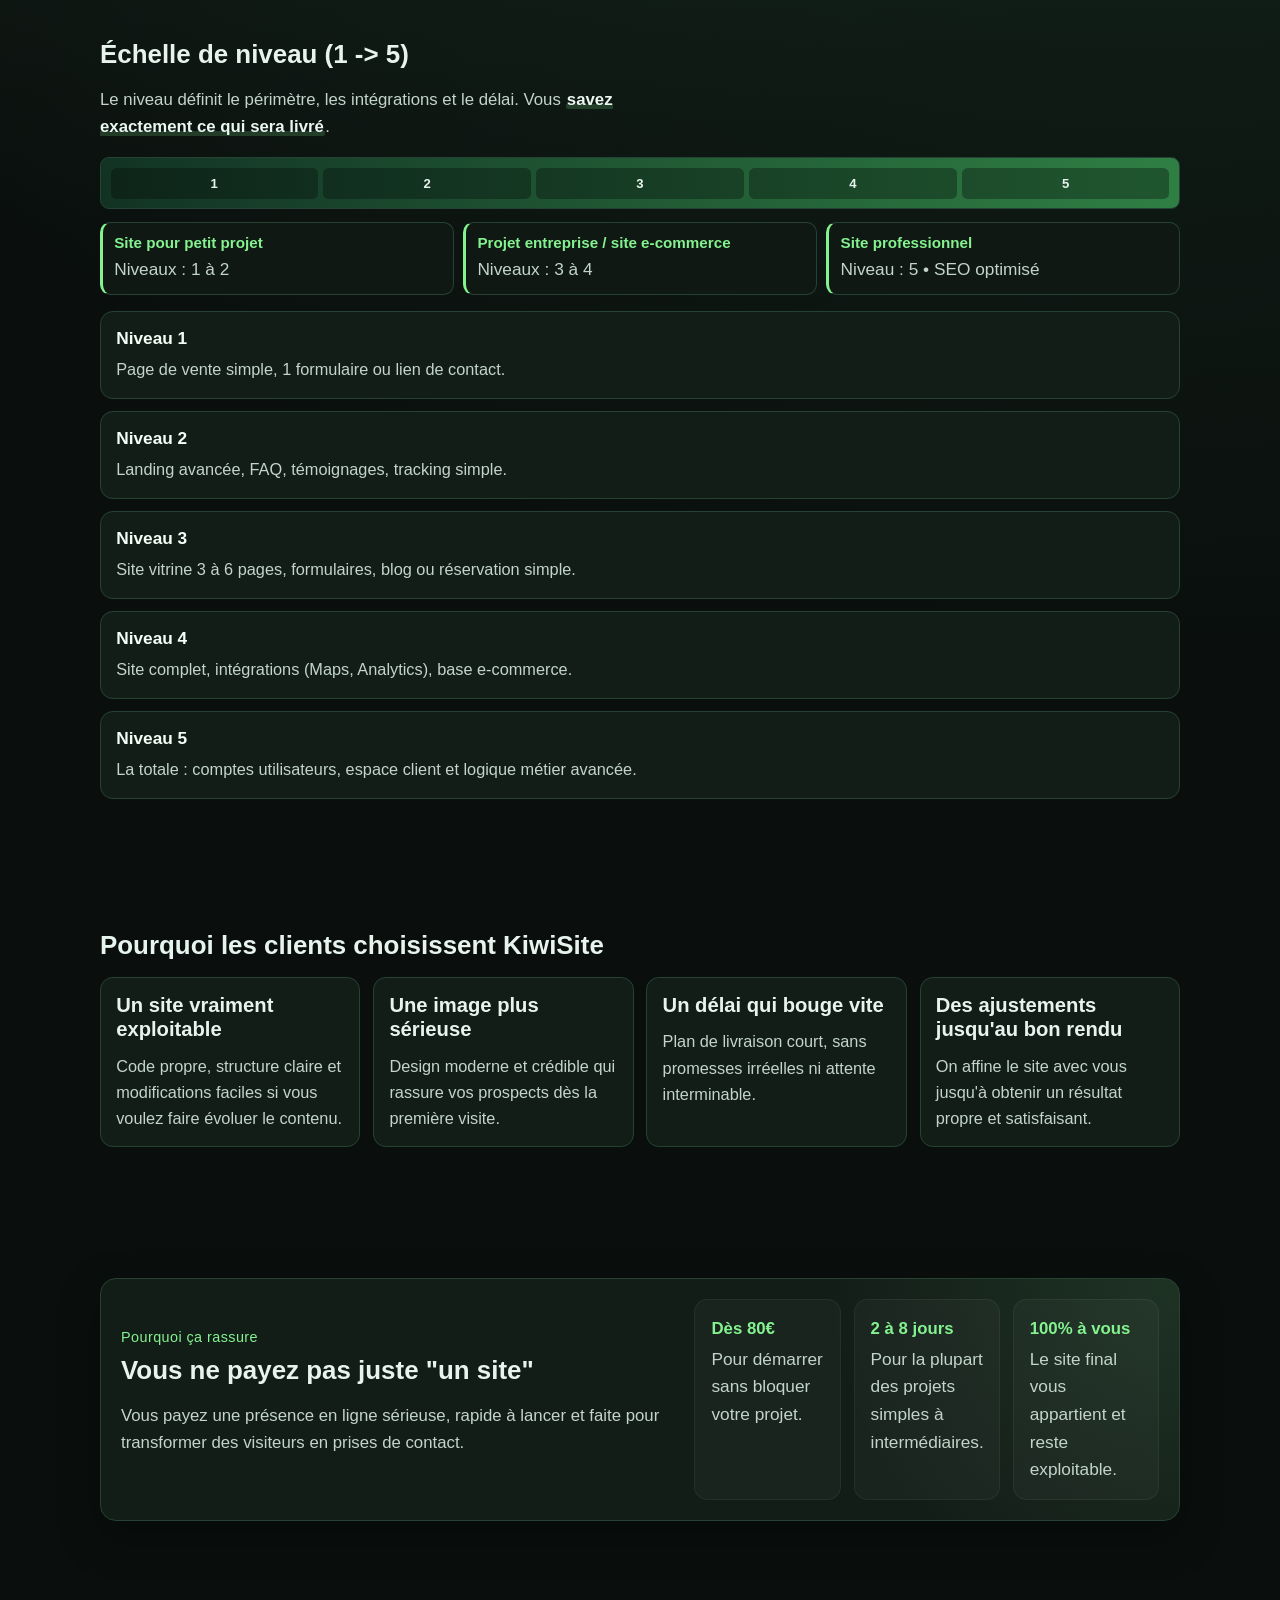
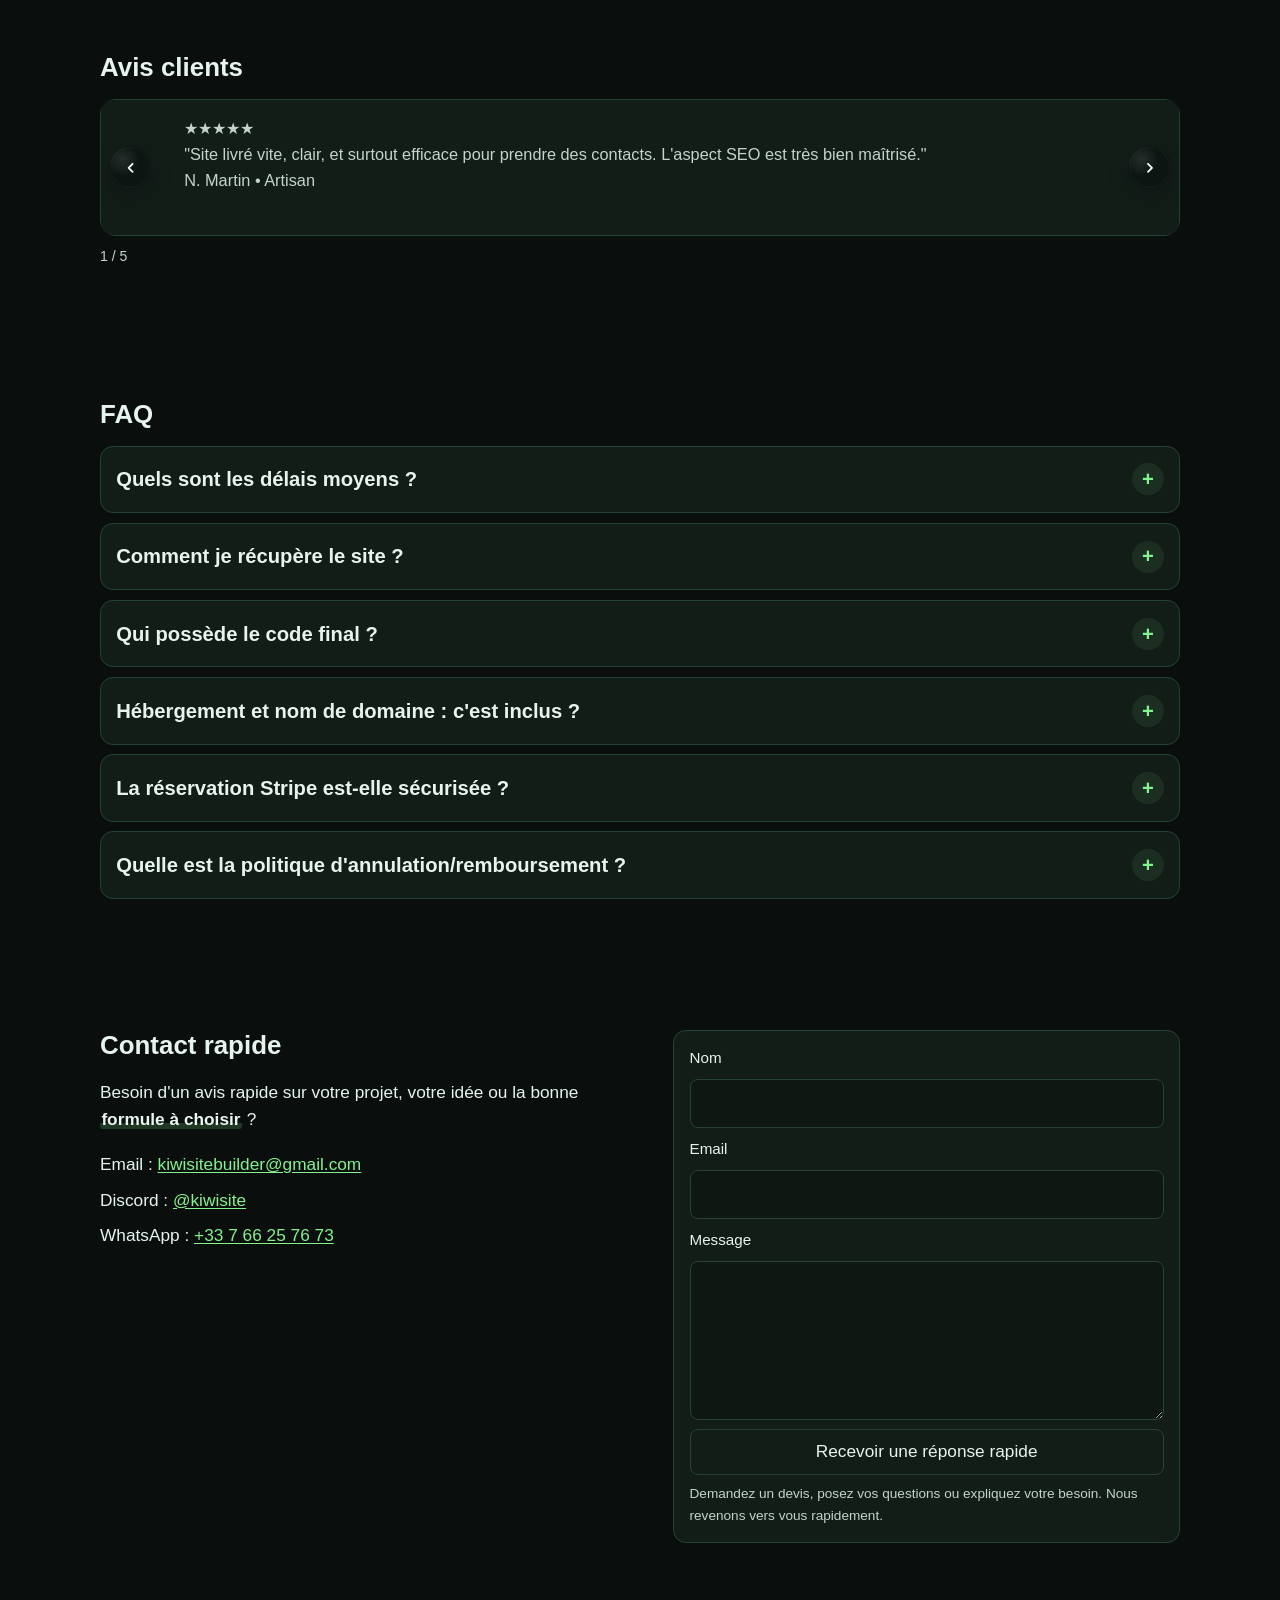
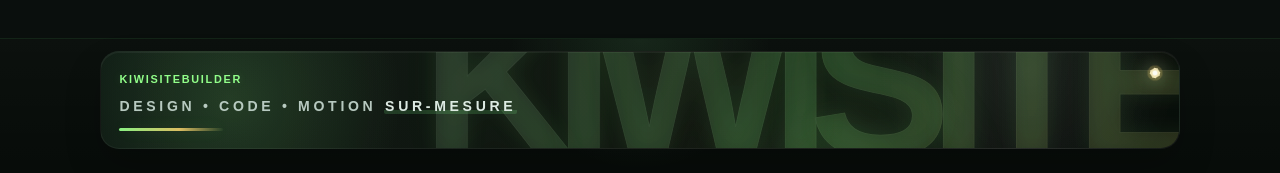
==== commit 879c2aae: "eee" ====
--- a/Store/index.html
+++ b/Store/index.html
@@ -169,7 +169,7 @@
                 </h1>
                 <p class="hero-subtitle">
                   <span class="hl">Le site qu'il vous faut</span> : pour votre activité, votre projet,
-                  votre passion, ou même pour votre chat.
+                  votre passion, ou même pour votre petit chat 😽.
                 </p>
                 <div class="lead-points" aria-label="Points forts">
                   <span>Dès 80€</span>
@@ -217,7 +217,7 @@
           <div class="offers-grid">
             <details class="offer-card" data-offer-card data-offer-name="Formule Basique">
               <summary class="offer-toggle">
-                <span class="offer-audience">Idéal pour débuter</span>
+                <span class="offer-audience">Idéal pour petit projet</span>
                 <span class="offer-name-row">
                   <span class="offer-name" role="heading" aria-level="3">Formule Basique</span>
                   <span
@@ -268,7 +268,7 @@
               data-offer-name="Formule Super"
             >
               <summary class="offer-toggle">
-                <span class="offer-audience">Le meilleur équilibre</span>
+                <span class="offer-audience">Pour un projet confirmé</span>
                 <span class="offer-name-row">
                   <span class="offer-name" role="heading" aria-level="3">Formule Super</span>
                   <span
@@ -314,7 +314,7 @@
 
             <details class="offer-card" data-offer-card data-offer-name="Formule Gold">
               <summary class="offer-toggle">
-                <span class="offer-audience">Pour un projet ambitieux</span>
+                <span class="offer-audience">Si c'est pour votre métier</span>
                 <span class="offer-name-row">
                   <span class="offer-name" role="heading" aria-level="3">Formule Gold</span>
                   <span
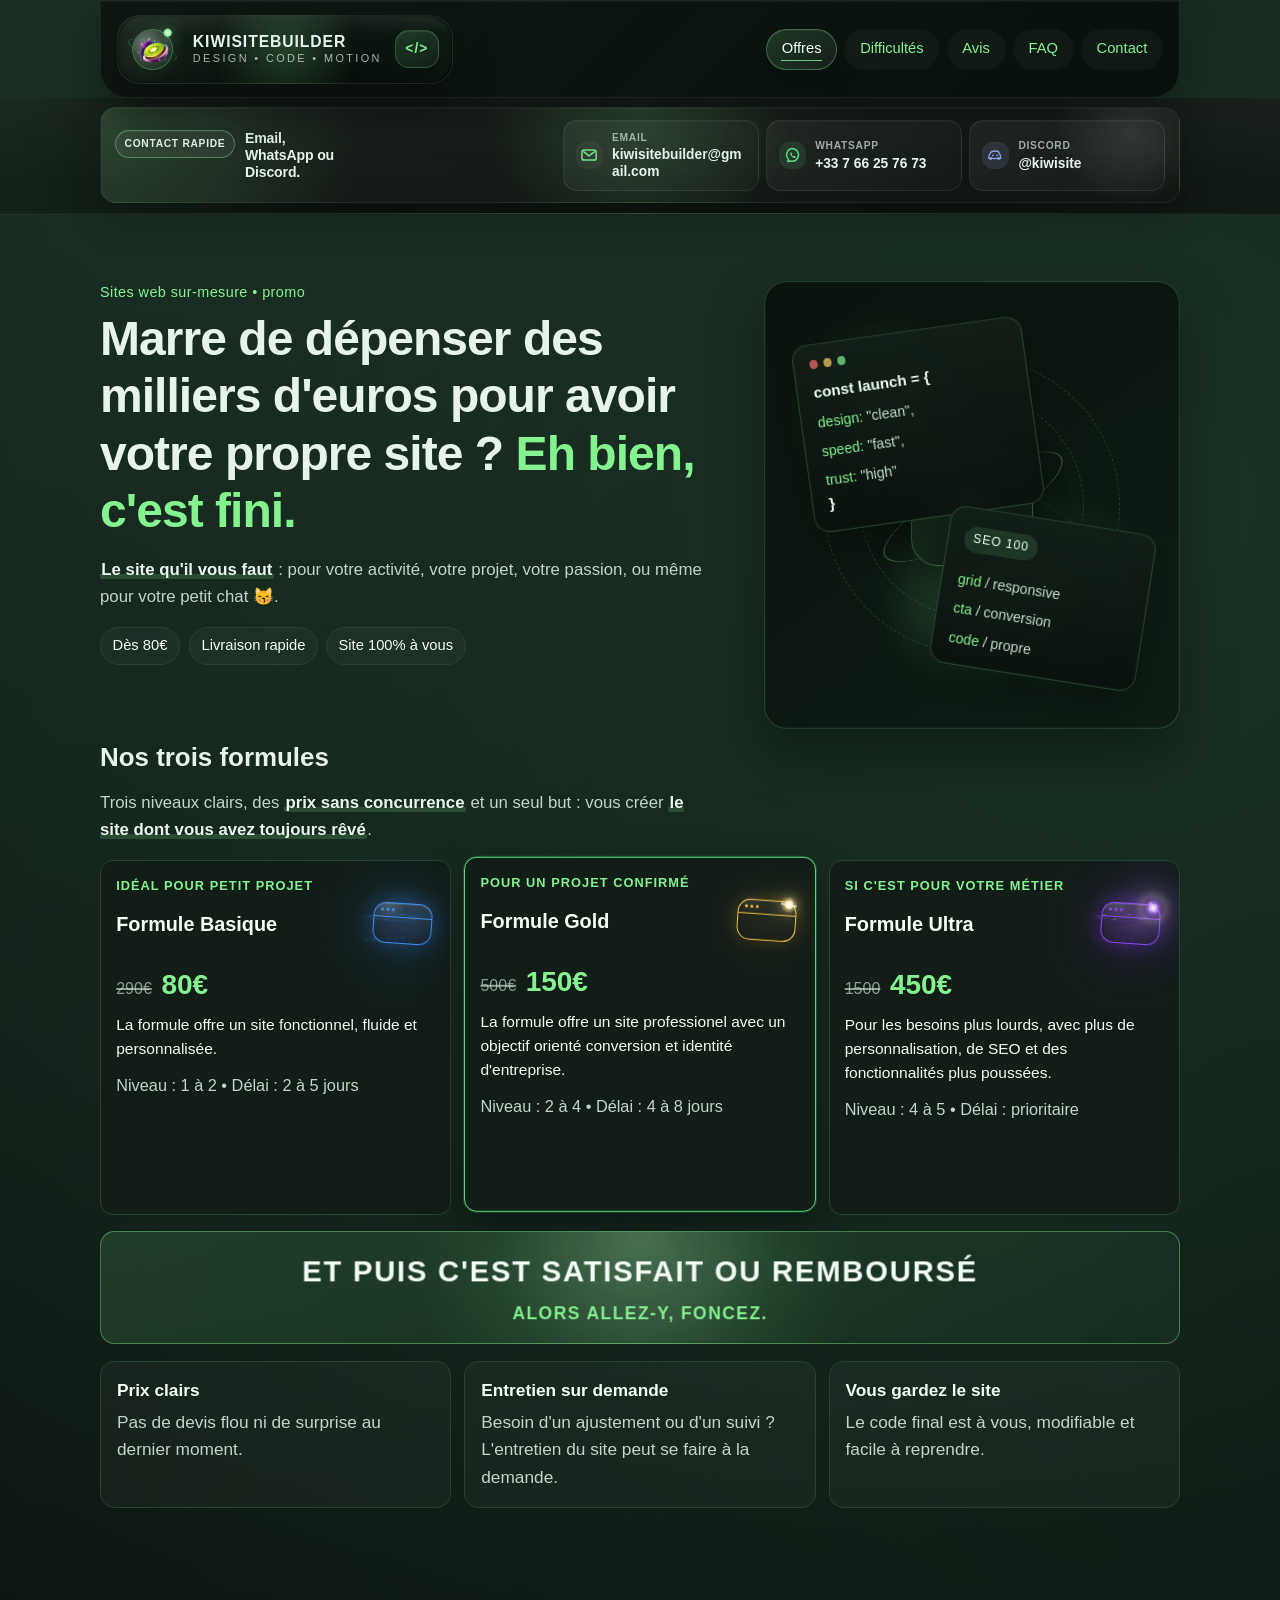
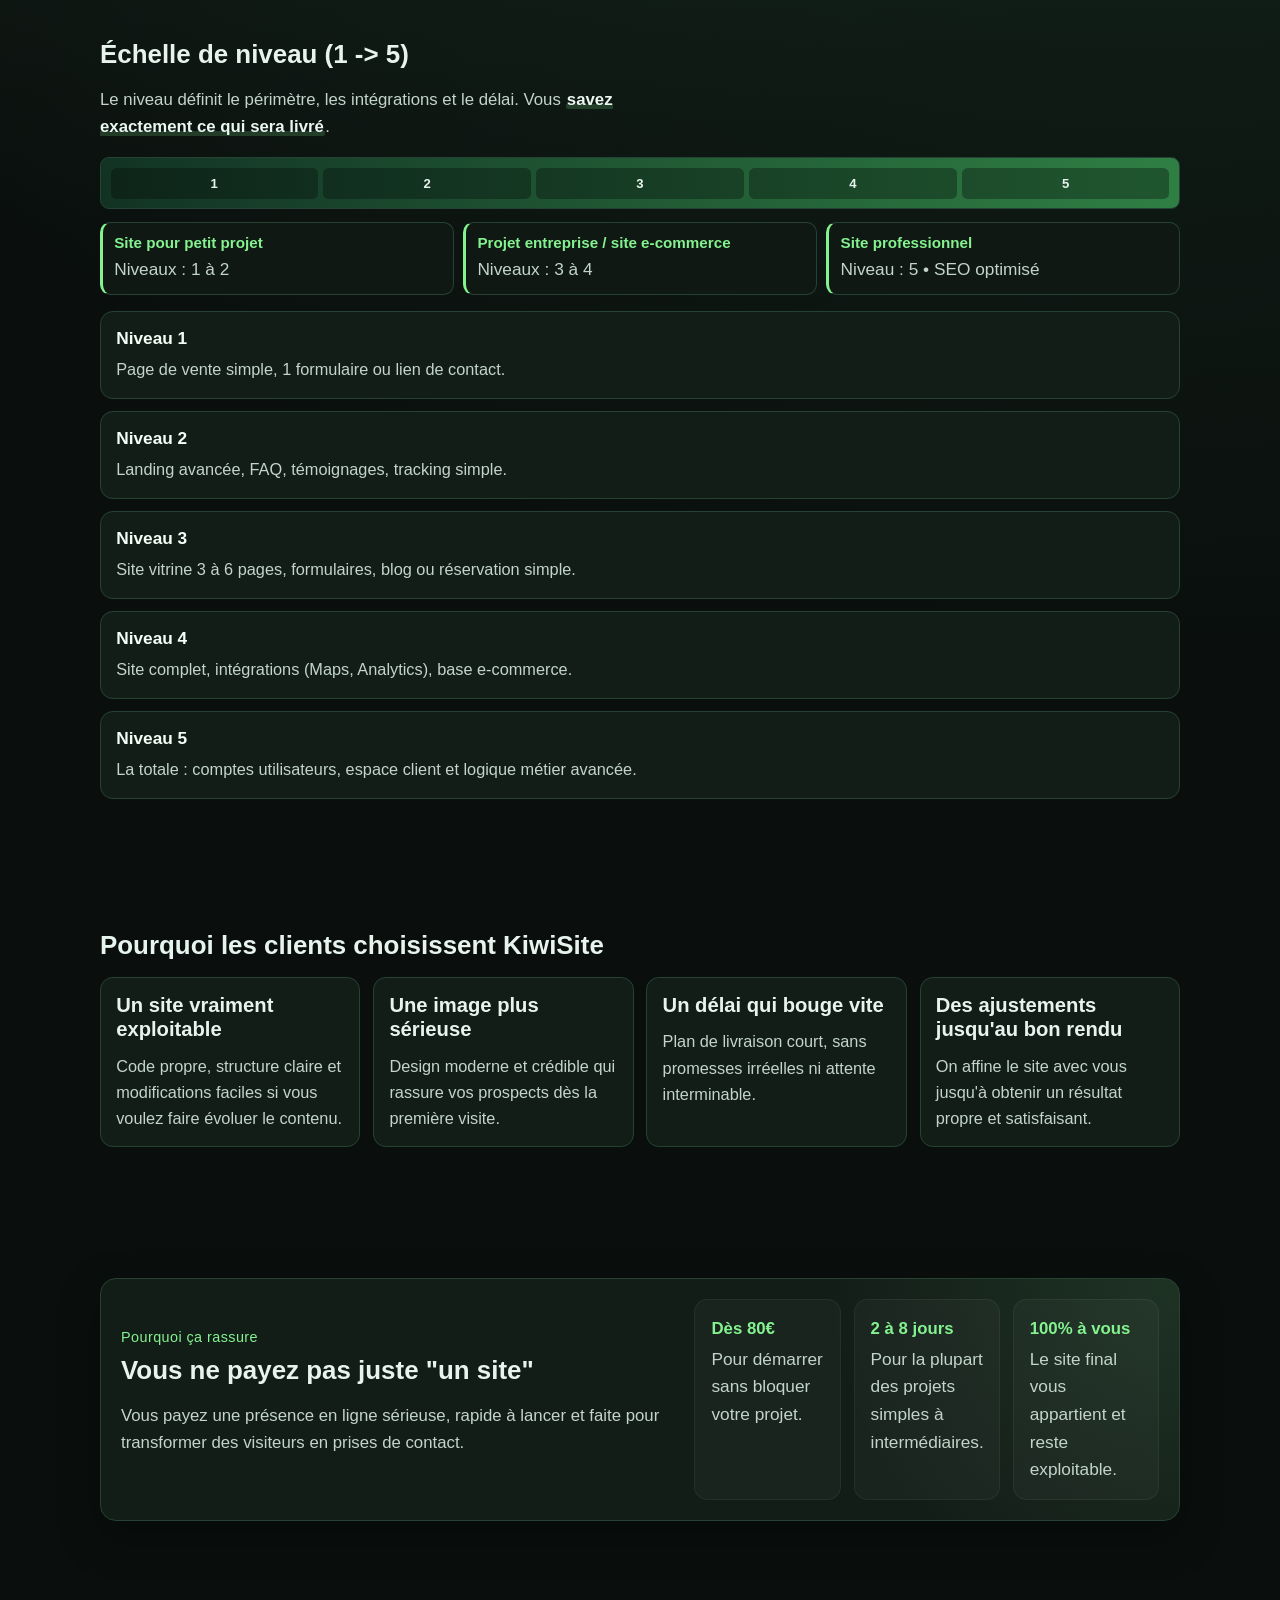
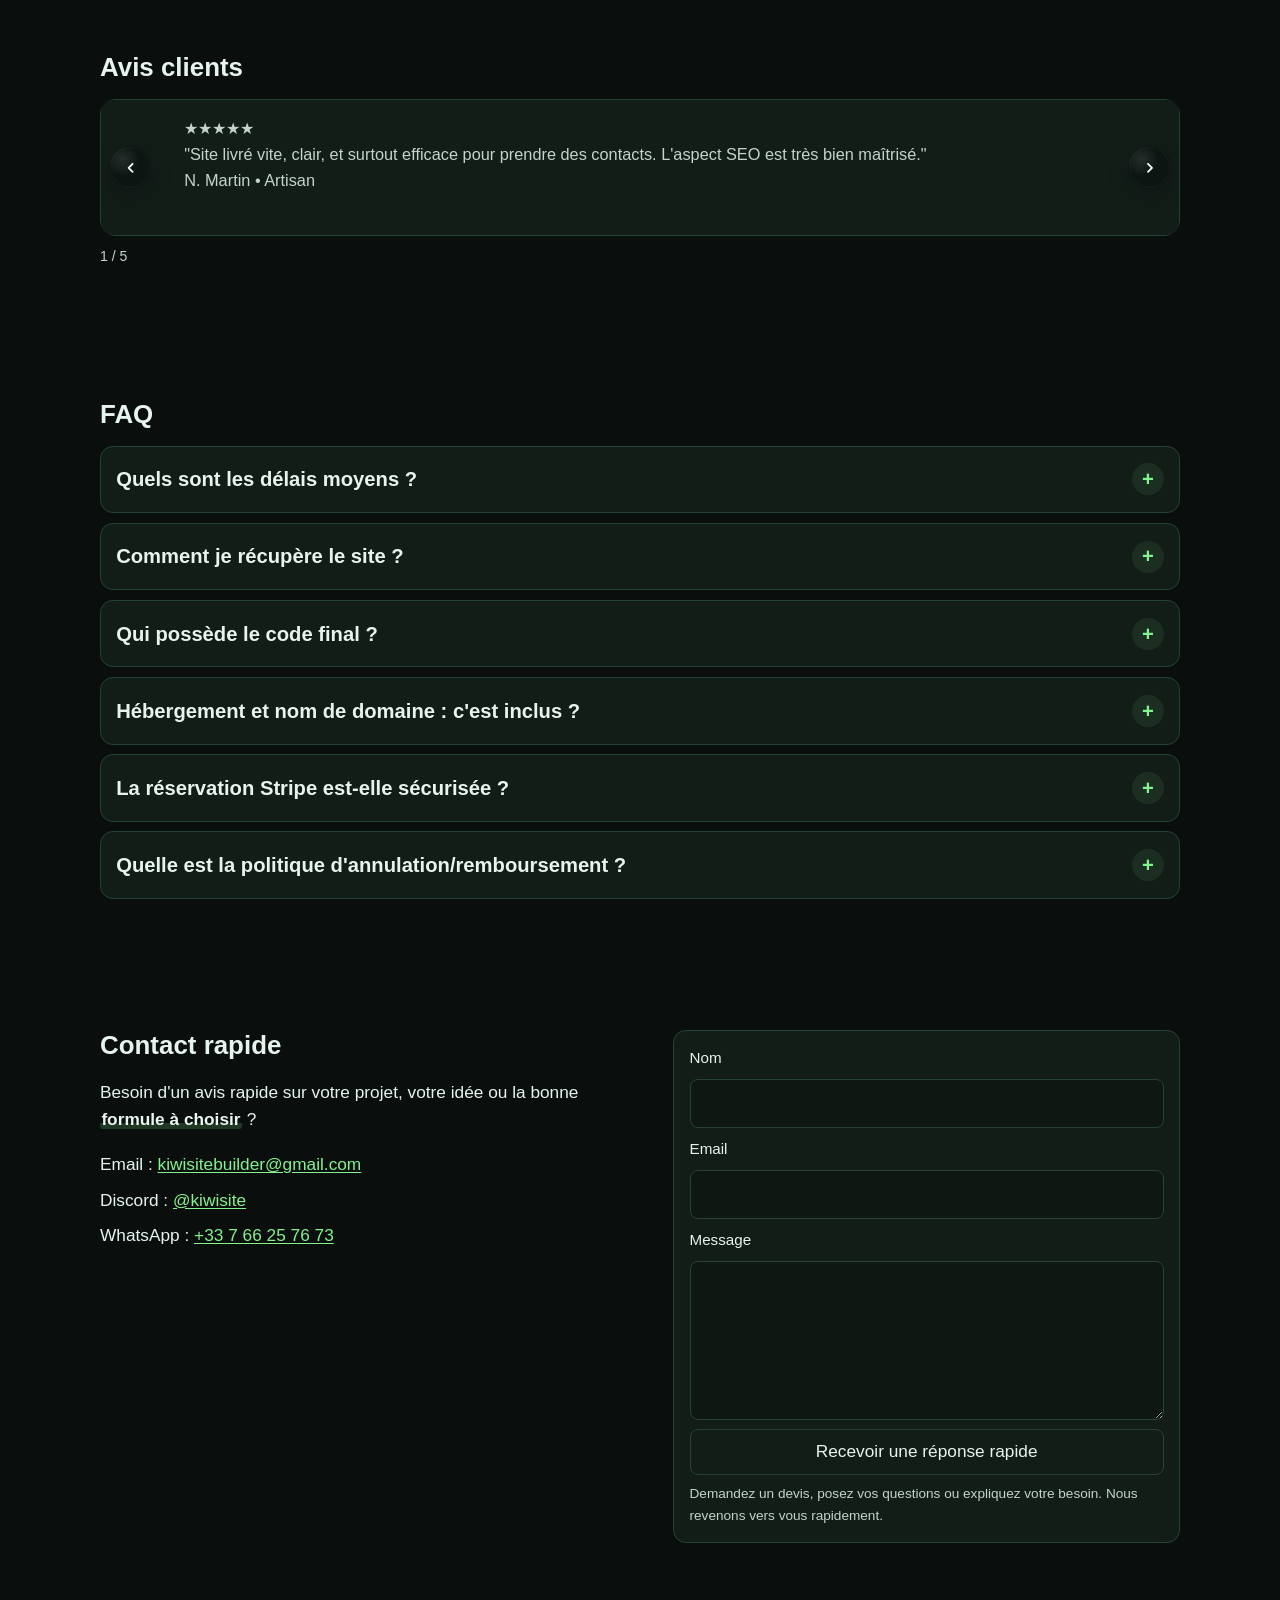
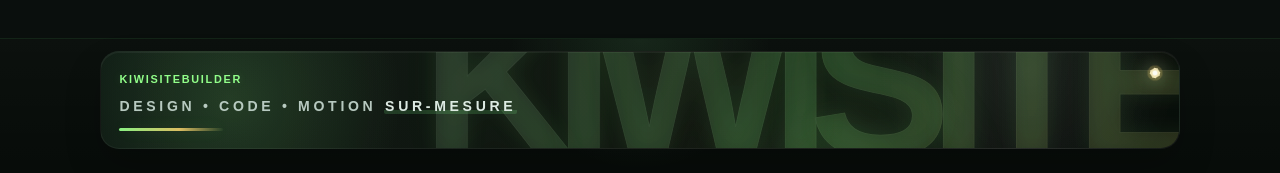
==== commit 9b4460de: "Update store offer visuals and payment links" ====
--- a/Store/index.html
+++ b/Store/index.html
@@ -226,6 +226,7 @@
                     aria-hidden="true"
                   >
                     <span class="offer-mini-window"></span>
+                    <span class="offer-mini-grid"></span>
                     <span class="offer-mini-orbit"></span>
                   </span>
                 </span>
@@ -236,22 +237,22 @@
               </summary>
               <div class="offer-details">
                 <p class="offer-summary">
-                  Une landing page simple, nette et efficace pour commencer sans
-                  vous perdre dans un gros projet.
+                  La formule offre un site fonctionnel, fluide et personnalisée.
+
                 </p>
                 <p class="offer-meta">Niveau : 1 à 2 • Délai : 2 à 5 jours</p>
                 <ul>
-                  <li>1 landing page claire et impactante</li>
-                  <li>Formulaire ou lien de contact direct</li>
-                  <li>Responsive mobile et desktop</li>
-                  <li>Base SEO technique propre</li>
-                  <li>Structure lisible et facile à faire évoluer</li>
+                  <li>Vos liens de contact direct</li>
+                  <li>Site adapté à l'affichage sur mobile et ordinateur</li>
+                  <li>Entretiens et changements du sites ultra simplifiés</li>
+                  <li>1 landing-page claire et impactante</li>
+                   <li>Base SEO technique propre</li>
                 </ul>
                 <div class="offer-footer">
                   <p class="offer-note">Paiement sécurisé via Stripe.</p>
                   <a
                     class="stripe-btn"
-                    href="https://buy.stripe.com/bJe00d1gGewhaYddBV2Ry00"
+                    href="https://buy.stripe.com/00wcMZaRg3RD2rHdBV2Ry04"
                     target="_blank"
                     rel="noopener"
                     aria-label="Payer la Formule Basique"
@@ -263,21 +264,21 @@
 
             <details
               class="offer-card featured"
-              id="formule-super"
+              id="formule-gold"
               data-offer-card
-              data-offer-name="Formule Super"
+              data-offer-name="Formule Gold"
             >
               <summary class="offer-toggle">
                 <span class="offer-audience">Pour un projet confirmé</span>
                 <span class="offer-name-row">
-                  <span class="offer-name" role="heading" aria-level="3">Formule Super</span>
+                  <span class="offer-name" role="heading" aria-level="3">Formule Gold</span>
                   <span
-                    class="offer-mini-visual offer-mini-visual-super"
+                    class="offer-mini-visual offer-mini-visual-gold"
                     data-base-z="-6"
                     aria-hidden="true"
                   >
                     <span class="offer-mini-window"></span>
-                    <span class="offer-mini-grid"></span>
+                    <span class="offer-mini-star"></span>
                   </span>
                 </span>
                 <span class="price" role="text">
@@ -287,8 +288,7 @@
               </summary>
               <div class="offer-details">
                 <p class="offer-summary">
-                  La formule la plus rentable si vous voulez un vrai site vitrine
-                  pro qui rassure et convertit.
+                  La formule offre un site professionel avec un objectif orienté conversion et identité d'entreprise.
                 </p>
                 <p class="offer-meta">Niveau : 2 à 4 • Délai : 4 à 8 jours</p>
                 <ul>
@@ -302,27 +302,29 @@
                   <p class="offer-note">Paiement sécurisé via Stripe.</p>
                   <a
                     class="stripe-btn"
-                    href="https://buy.stripe.com/eVqaER8J80Fr9U90P92Ry01"
+                    href="https://buy.stripe.com/4gM9AN7F473P3vLdBV2Ry03"
                     target="_blank"
                     rel="noopener"
-                    aria-label="Payer la Formule Super"
+                    aria-label="Payer la Formule Gold"
                     >Payer</a
                   >
                 </div>
               </div>
             </details>
 
-            <details class="offer-card" data-offer-card data-offer-name="Formule Gold">
+            <details class="offer-card" data-offer-card data-offer-name="Formule Ultra">
               <summary class="offer-toggle">
                 <span class="offer-audience">Si c'est pour votre métier</span>
                 <span class="offer-name-row">
-                  <span class="offer-name" role="heading" aria-level="3">Formule Gold</span>
+                  <span class="offer-name" role="heading" aria-level="3">Formule Ultra</span>
                   <span
-                    class="offer-mini-visual offer-mini-visual-gold"
+                    class="offer-mini-visual offer-mini-visual-super"
                     data-base-z="-5"
                     aria-hidden="true"
                   >
                     <span class="offer-mini-window"></span>
+                    <span class="offer-mini-grid"></span>
+                    <span class="offer-mini-orbit"></span>
                     <span class="offer-mini-star"></span>
                   </span>
                 </span>
@@ -338,9 +340,8 @@
                 </p>
                 <p class="offer-meta">Niveau : 4 à 5 • Délai : prioritaire</p>
                 <ul>
-                  <li>Pour les professionnels</li>
+                  <li>Fonctionnalités métier sur-mesure</li>
                   <li>SEO avancé</li>
-                  <li>Fonctionnalités métier sur-mesure</li>
                   <li>Infrastructure puissante (millier de visiteurs en simultané)</li>
                   <li>Personnalisations avancées</li>
                   <li>Base robuste prévue pour des évolutions futures</li>
@@ -349,10 +350,10 @@
                   <p class="offer-note">Paiement sécurisé via Stripe.</p>
                   <a
                     class="stripe-btn"
-                    href="https://buy.stripe.com/cNi8wJ1gG2Nzc2h1Td2Ry02"
+                    href="https://buy.stripe.com/eVqaER8J80Fr9U90P92Ry01"
                     target="_blank"
                     rel="noopener"
-                    aria-label="Payer la Formule Gold"
+                    aria-label="Payer la Formule Ultra"
                     >Payer</a
                   >
                 </div>
--- a/Store/css/styles.css
+++ b/Store/css/styles.css
@@ -1601,11 +1601,210 @@
 }
 
 .offer-mini-visual-basic {
-  --mini-accent-rgb: 105, 255, 107;
+  --mini-accent-rgb: 64, 148, 255;
+  filter:
+    drop-shadow(0 0 24px rgba(var(--mini-accent-rgb), 0.34))
+    drop-shadow(0 0 46px rgba(var(--mini-accent-rgb), 0.2));
+}
+
+.offer-mini-visual-basic::before {
+  content: "";
+  position: absolute;
+  inset: 0.18rem 0.24rem 0.32rem 0.16rem;
+  border-radius: 50%;
+  background:
+    radial-gradient(circle at 56% 52%, rgba(var(--mini-accent-rgb), 0.28) 0 20%, rgba(var(--mini-accent-rgb), 0.18) 21% 42%, rgba(var(--mini-accent-rgb), 0.07) 43% 64%, transparent 76%);
+  transform: translateZ(-14px) scale(1.08);
+  filter: blur(10px);
+  opacity: 0.88;
+}
+
+.offer-mini-visual-basic .offer-mini-window {
+  background:
+    radial-gradient(circle at 24% 4%, rgba(255, 255, 255, 0.16), transparent 30%),
+    linear-gradient(180deg, rgba(156, 208, 255, 0.18), rgba(255, 255, 255, 0.018)),
+    rgba(10, 7, 20, 0.34);
+  box-shadow:
+    0 0 22px rgba(var(--mini-accent-rgb), 0.28),
+    0 12px 22px rgba(4, 2, 12, 0.24),
+    inset 0 1px 0 rgba(255, 255, 255, 0.12);
+}
+
+.offer-mini-visual-basic .offer-mini-grid {
+  opacity: 0.64;
+  filter:
+    drop-shadow(0 0 9px rgba(var(--mini-accent-rgb), 0.28))
+    drop-shadow(0 0 18px rgba(var(--mini-accent-rgb), 0.14));
+}
+
+.offer-mini-visual-basic .offer-mini-orbit {
+  left: 0.22rem;
+  bottom: 0.18rem;
+  width: 3.12rem;
+  height: 1.96rem;
+  border-color: rgba(var(--mini-accent-rgb), 0.3);
+  transform: perspective(420px) rotateX(77deg) rotateZ(18deg) translateZ(17px);
+  box-shadow:
+    0 0 10px rgba(var(--mini-accent-rgb), 0.16),
+    0 0 20px rgba(var(--mini-accent-rgb), 0.12);
+  opacity: 0.96;
+}
+
+.offer-mini-visual-basic .offer-mini-orbit::before {
+  inset: 0.28rem;
+  border-color: rgba(var(--mini-accent-rgb), 0.18);
+}
+
+.offer-mini-visual-basic .offer-mini-orb {
+  width: 0.8rem;
+  height: 0.8rem;
+  background:
+    radial-gradient(circle at 34% 28%, rgba(255, 255, 255, 0.99) 0 13%, rgba(255, 255, 255, 0.94) 14% 28%, rgba(var(--mini-accent-rgb), 0.96) 29% 50%, rgba(var(--mini-accent-rgb), 0.92) 51% 66%, rgba(var(--mini-accent-rgb), 0.2) 67% 82%, transparent 88%);
+  box-shadow:
+    0 0 16px rgba(var(--mini-accent-rgb), 0.52),
+    0 0 28px rgba(var(--mini-accent-rgb), 0.28);
+}
+
+.offer-mini-visual-basic .offer-mini-orb::before {
+  inset: -0.24rem;
+  border-color: rgba(var(--mini-accent-rgb), 0.22);
+}
+
+.offer-mini-visual-basic:hover {
+  filter:
+    drop-shadow(0 0 24px rgba(var(--mini-accent-rgb), 0.3))
+    drop-shadow(0 0 48px rgba(var(--mini-accent-rgb), 0.18));
+}
+
+.offer-mini-visual-basic.is-dragging {
+  filter:
+    drop-shadow(0 0 28px rgba(var(--mini-accent-rgb), 0.38))
+    drop-shadow(0 0 54px rgba(var(--mini-accent-rgb), 0.22));
 }
 
 .offer-mini-visual-super {
-  --mini-accent-rgb: 43, 201, 255;
+  --mini-accent-rgb: 145, 74, 255;
+  filter:
+    drop-shadow(0 0 22px rgba(var(--mini-accent-rgb), 0.3))
+    drop-shadow(0 0 42px rgba(var(--mini-accent-rgb), 0.18));
+}
+
+.offer-mini-visual-super::before {
+  content: "";
+  position: absolute;
+  inset: 0.18rem 0.24rem 0.32rem 0.16rem;
+  border-radius: 50%;
+  background:
+    radial-gradient(circle at 56% 52%, rgba(194, 126, 255, 0.34) 0 20%, rgba(145, 74, 255, 0.22) 21% 42%, rgba(145, 74, 255, 0.08) 43% 64%, transparent 76%);
+  transform: translateZ(-14px) scale(1.08);
+  filter: blur(10px);
+  opacity: 0.92;
+}
+
+.offer-mini-visual-super .offer-mini-window {
+  background:
+    radial-gradient(circle at 24% 4%, rgba(255, 255, 255, 0.14), transparent 30%),
+    linear-gradient(180deg, rgba(212, 178, 255, 0.14), rgba(255, 255, 255, 0.018)),
+    rgba(10, 7, 20, 0.34);
+  box-shadow:
+    0 0 20px rgba(var(--mini-accent-rgb), 0.26),
+    0 12px 22px rgba(4, 2, 12, 0.28),
+    inset 0 1px 0 rgba(255, 255, 255, 0.12);
+}
+
+.offer-mini-visual-super .offer-mini-grid {
+  opacity: 0.52;
+  filter:
+    drop-shadow(0 0 7px rgba(var(--mini-accent-rgb), 0.22))
+    drop-shadow(0 0 16px rgba(var(--mini-accent-rgb), 0.12));
+}
+
+.offer-mini-visual-super .offer-mini-orbit {
+  left: 0.22rem;
+  bottom: 0.18rem;
+  width: 3.12rem;
+  height: 1.96rem;
+  border-color: rgba(218, 178, 255, 0.3);
+  transform: perspective(420px) rotateX(77deg) rotateZ(18deg) translateZ(17px);
+  box-shadow:
+    0 0 10px rgba(var(--mini-accent-rgb), 0.16),
+    0 0 20px rgba(var(--mini-accent-rgb), 0.12);
+  opacity: 0.96;
+}
+
+.offer-mini-visual-super .offer-mini-orbit::before {
+  inset: 0.28rem;
+  border-color: rgba(230, 201, 255, 0.18);
+}
+
+.offer-mini-visual-super .offer-mini-star {
+  top: 0.16rem;
+  right: 0.16rem;
+  width: 1.02rem;
+  height: 1.02rem;
+  border-radius: 50%;
+  background:
+    radial-gradient(circle at 50% 50%, rgba(255, 255, 255, 0.99) 0 10%, rgba(245, 232, 255, 0.98) 11% 22%, rgba(219, 178, 255, 0.9) 23% 38%, rgba(168, 96, 255, 0.54) 39% 54%, rgba(145, 74, 255, 0.14) 55% 68%, transparent 82%),
+    radial-gradient(circle at 30% 28%, rgba(255, 255, 255, 0.72) 0 5%, transparent 16%),
+    radial-gradient(circle at 72% 64%, rgba(196, 138, 255, 0.2) 0 10%, transparent 24%);
+  animation: goldMiniStarOrbit 5.8s linear infinite;
+  transform: translateZ(18px) rotate(12deg);
+  filter:
+    drop-shadow(0 0 14px rgba(244, 228, 255, 0.88))
+    drop-shadow(0 0 26px rgba(145, 74, 255, 0.54))
+    drop-shadow(0 0 40px rgba(145, 74, 255, 0.22));
+  box-shadow:
+    inset 0 0 18px rgba(255, 255, 255, 0.1),
+    0 0 18px rgba(213, 169, 255, 0.18);
+  will-change: transform;
+}
+
+.offer-mini-visual-super .offer-mini-star::before,
+.offer-mini-visual-super .offer-mini-star::after {
+  left: 50%;
+  top: 50%;
+  border-radius: 50%;
+  transform: translate(-50%, -50%);
+}
+
+.offer-mini-visual-super .offer-mini-star::before {
+  width: 132%;
+  height: 132%;
+  background:
+    radial-gradient(circle, rgba(236, 210, 255, 0.34) 0 26%, rgba(145, 74, 255, 0.16) 27% 48%, transparent 72%);
+  filter: blur(1.5px);
+  opacity: 0.92;
+  animation: ultraEnergyHalo 2.4s ease-in-out infinite;
+}
+
+.offer-mini-visual-super .offer-mini-star::after {
+  width: 148%;
+  height: 148%;
+  background:
+    conic-gradient(from 0deg, rgba(255, 255, 255, 0.18), rgba(194, 132, 255, 0.04) 18%, rgba(255, 255, 255, 0.06) 34%, rgba(145, 74, 255, 0.18) 52%, rgba(255, 255, 255, 0.08) 72%, rgba(145, 74, 255, 0.06) 88%, rgba(255, 255, 255, 0.18));
+  filter: blur(2.4px);
+  opacity: 0.54;
+  animation: ultraEnergyHalo 3.2s linear infinite reverse;
+}
+
+.offer-mini-visual-super .offer-mini-star:hover,
+.offer-mini-visual-super:hover .offer-mini-star {
+  filter:
+    drop-shadow(0 0 14px rgba(247, 233, 255, 0.88))
+    drop-shadow(0 0 24px rgba(145, 74, 255, 0.56))
+    drop-shadow(0 0 40px rgba(145, 74, 255, 0.24));
+}
+
+.offer-mini-visual-super:hover {
+  filter:
+    drop-shadow(0 0 28px rgba(var(--mini-accent-rgb), 0.36))
+    drop-shadow(0 0 56px rgba(var(--mini-accent-rgb), 0.22));
+}
+
+.offer-mini-visual-super.is-dragging {
+  filter:
+    drop-shadow(0 0 32px rgba(var(--mini-accent-rgb), 0.44))
+    drop-shadow(0 0 62px rgba(var(--mini-accent-rgb), 0.26));
 }
 
 .offer-mini-visual-gold {
@@ -1668,7 +1867,8 @@
 
 .offer-mini-orbit,
 .offer-mini-grid,
-.offer-mini-star {
+.offer-mini-star,
+.offer-mini-orb {
   position: absolute;
   pointer-events: none;
 }
@@ -1709,6 +1909,29 @@
   transform-origin: center bottom;
 }
 
+.offer-mini-orb {
+  right: 0.18rem;
+  bottom: 0.42rem;
+  width: 0.72rem;
+  height: 0.72rem;
+  border-radius: 50%;
+  background:
+    radial-gradient(circle at 35% 30%, rgba(255, 255, 255, 0.98) 0 16%, rgba(231, 212, 255, 0.94) 17% 34%, rgba(var(--mini-accent-rgb), 0.92) 35% 58%, rgba(var(--mini-accent-rgb), 0.18) 59% 76%, transparent 82%);
+  transform: translateZ(22px);
+  box-shadow:
+    0 0 12px rgba(var(--mini-accent-rgb), 0.52),
+    0 0 24px rgba(var(--mini-accent-rgb), 0.3);
+}
+
+.offer-mini-orb::before {
+  content: "";
+  position: absolute;
+  inset: -0.2rem;
+  border-radius: 50%;
+  border: 1px solid rgba(var(--mini-accent-rgb), 0.18);
+  opacity: 0.85;
+}
+
 .offer-mini-star {
   top: 0.05rem;
   right: 0.02rem;
@@ -1721,6 +1944,13 @@
   filter:
     drop-shadow(0 0 8px rgba(255, 244, 196, 0.56))
     drop-shadow(0 0 14px rgba(255, 202, 71, 0.28));
+}
+
+.offer-mini-visual-gold .offer-mini-star {
+  top: 0.16rem;
+  right: 0.16rem;
+  animation: goldMiniStarOrbit 5.8s linear infinite;
+  will-change: transform;
 }
 
 .offer-mini-star::before,
@@ -1742,6 +1972,57 @@
   width: 100%;
   height: 0.22rem;
   transform: translate(-50%, -50%);
+}
+
+@keyframes goldMiniStarOrbit {
+  0% {
+    transform: translate3d(0.08rem, -0.02rem, 20px) scale(0.94) rotate(0deg);
+  }
+
+  12.5% {
+    transform: translate3d(-0.12rem, -0.16rem, 22px) scale(0.98) rotate(45deg);
+  }
+
+  25% {
+    transform: translate3d(-0.46rem, 0.04rem, 24px) scale(1.02) rotate(90deg);
+  }
+
+  37.5% {
+    transform: translate3d(-0.58rem, 0.34rem, 22px) scale(1) rotate(135deg);
+  }
+
+  50% {
+    transform: translate3d(-0.3rem, 0.74rem, 16px) scale(0.92) rotate(180deg);
+  }
+
+  62.5% {
+    transform: translate3d(0.06rem, 0.92rem, 14px) scale(0.88) rotate(225deg);
+  }
+
+  75% {
+    transform: translate3d(0.36rem, 0.62rem, 15px) scale(0.9) rotate(270deg);
+  }
+
+  87.5% {
+    transform: translate3d(0.3rem, 0.16rem, 17px) scale(0.93) rotate(315deg);
+  }
+
+  100% {
+    transform: translate3d(0.08rem, -0.02rem, 20px) scale(0.94) rotate(360deg);
+  }
+}
+
+@keyframes ultraEnergyHalo {
+  0%,
+  100% {
+    opacity: 0.5;
+    transform: translate(-50%, -50%) scale(0.9) rotate(0deg);
+  }
+
+  50% {
+    opacity: 0.92;
+    transform: translate(-50%, -50%) scale(1.08) rotate(180deg);
+  }
 }
 
 .tag {
@@ -3511,7 +3792,7 @@
     display: block;
   }
 
-  .offer-card[data-offer-name="Formule Super"] .offer-summary {
+  .offer-card[data-offer-name="Formule Gold"] .offer-summary {
     min-height: 4.4rem;
   }
 }
